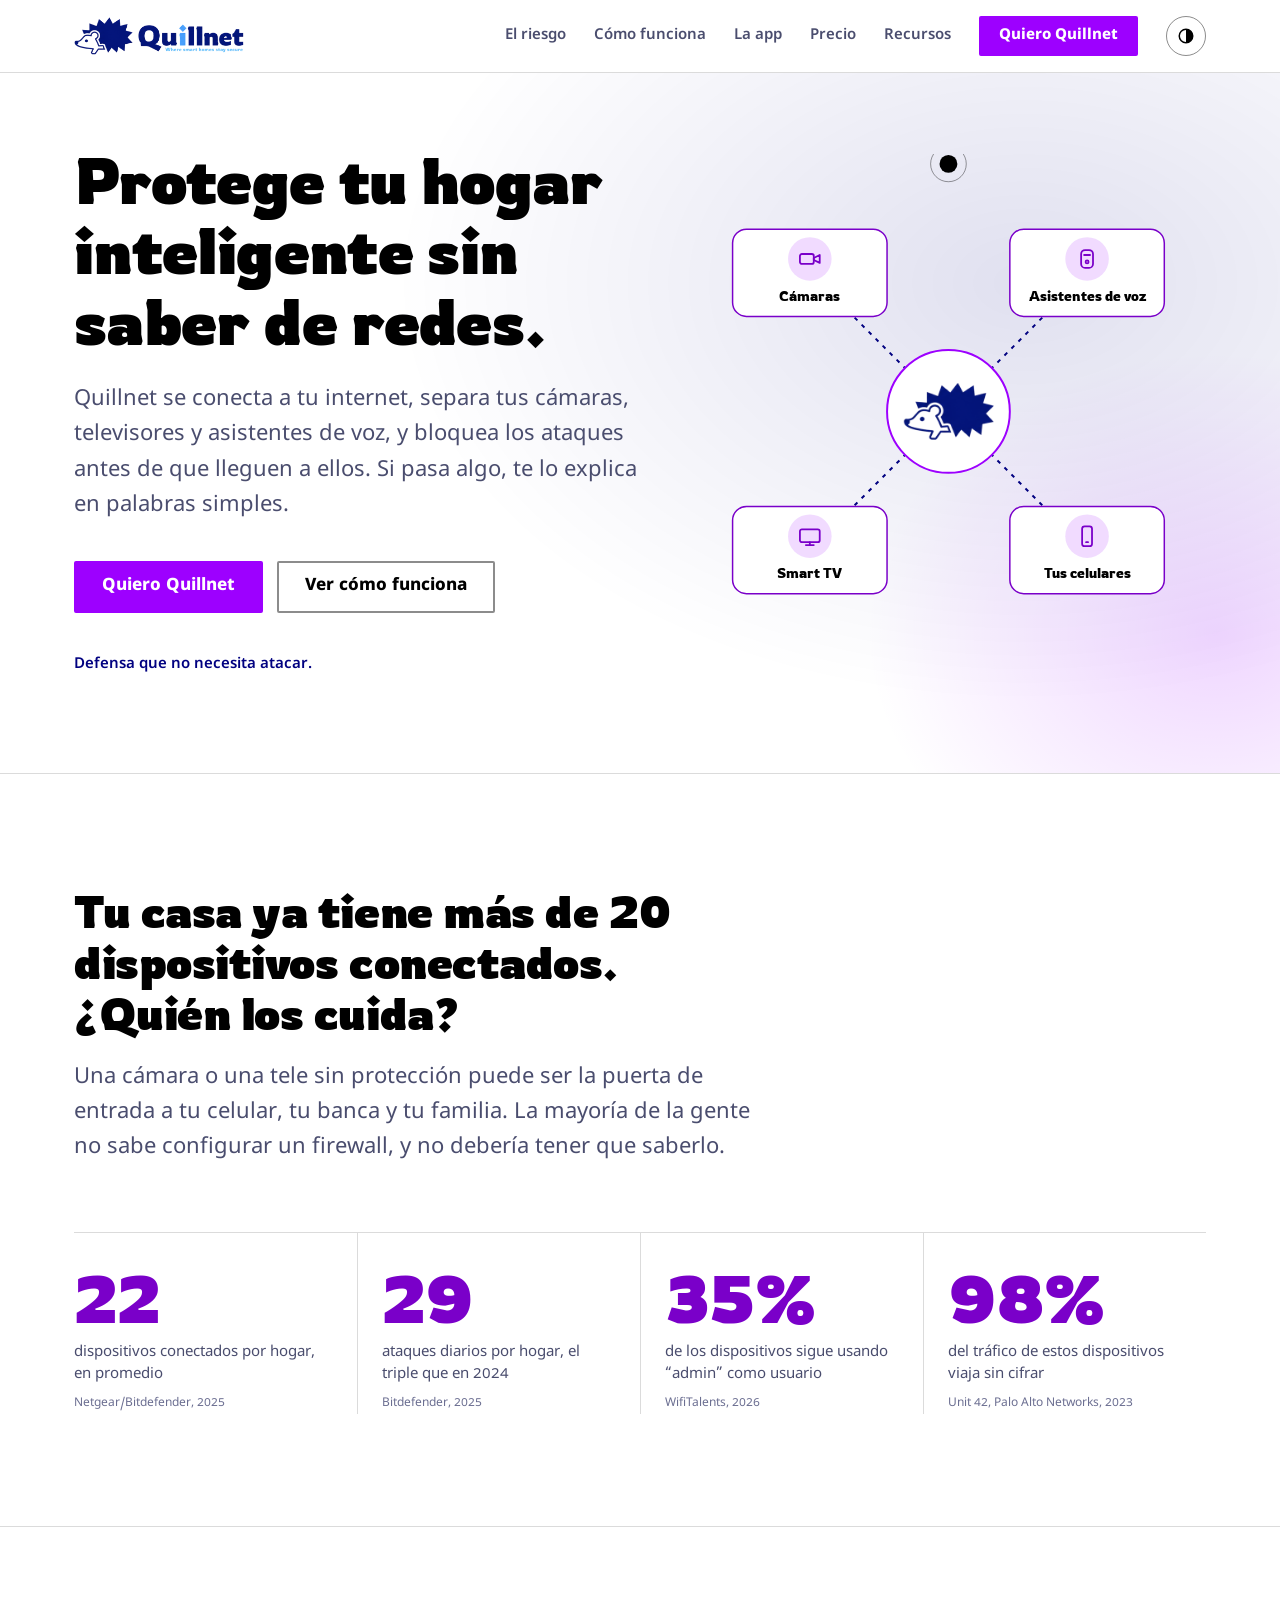
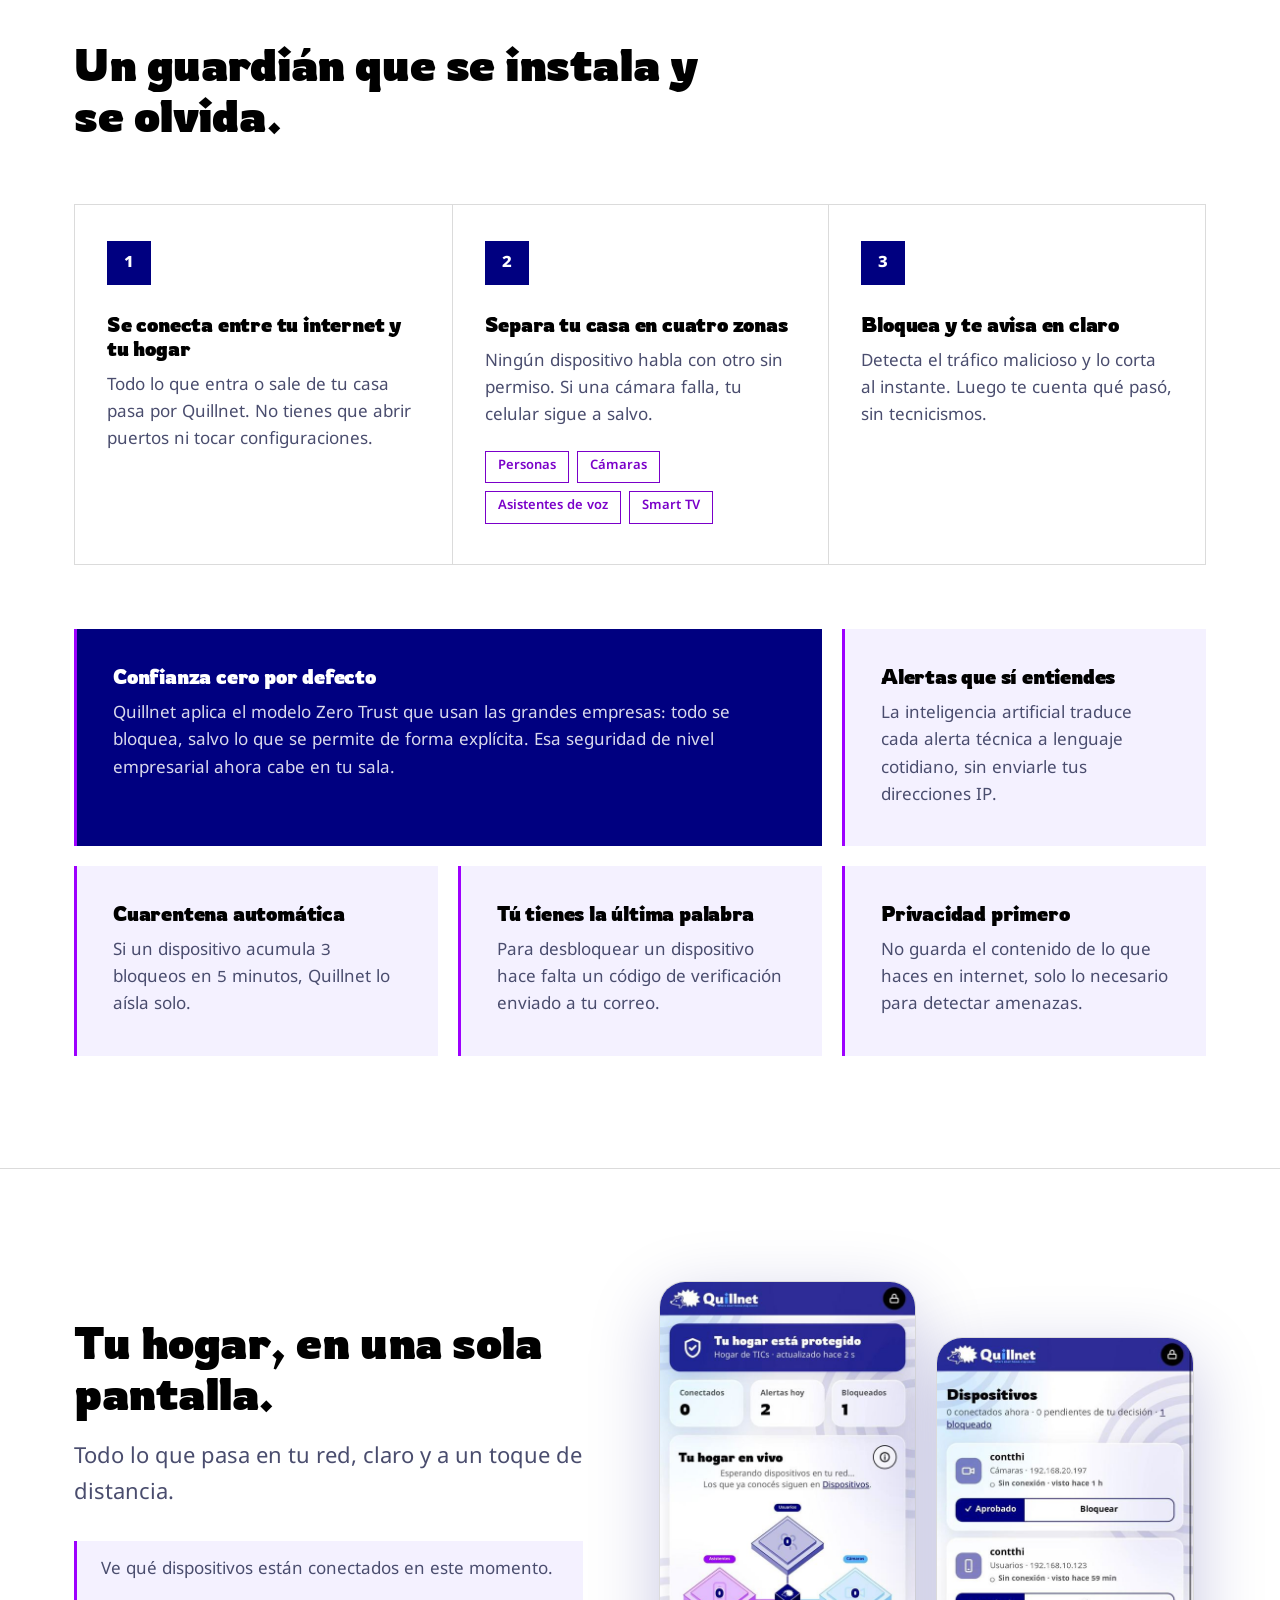
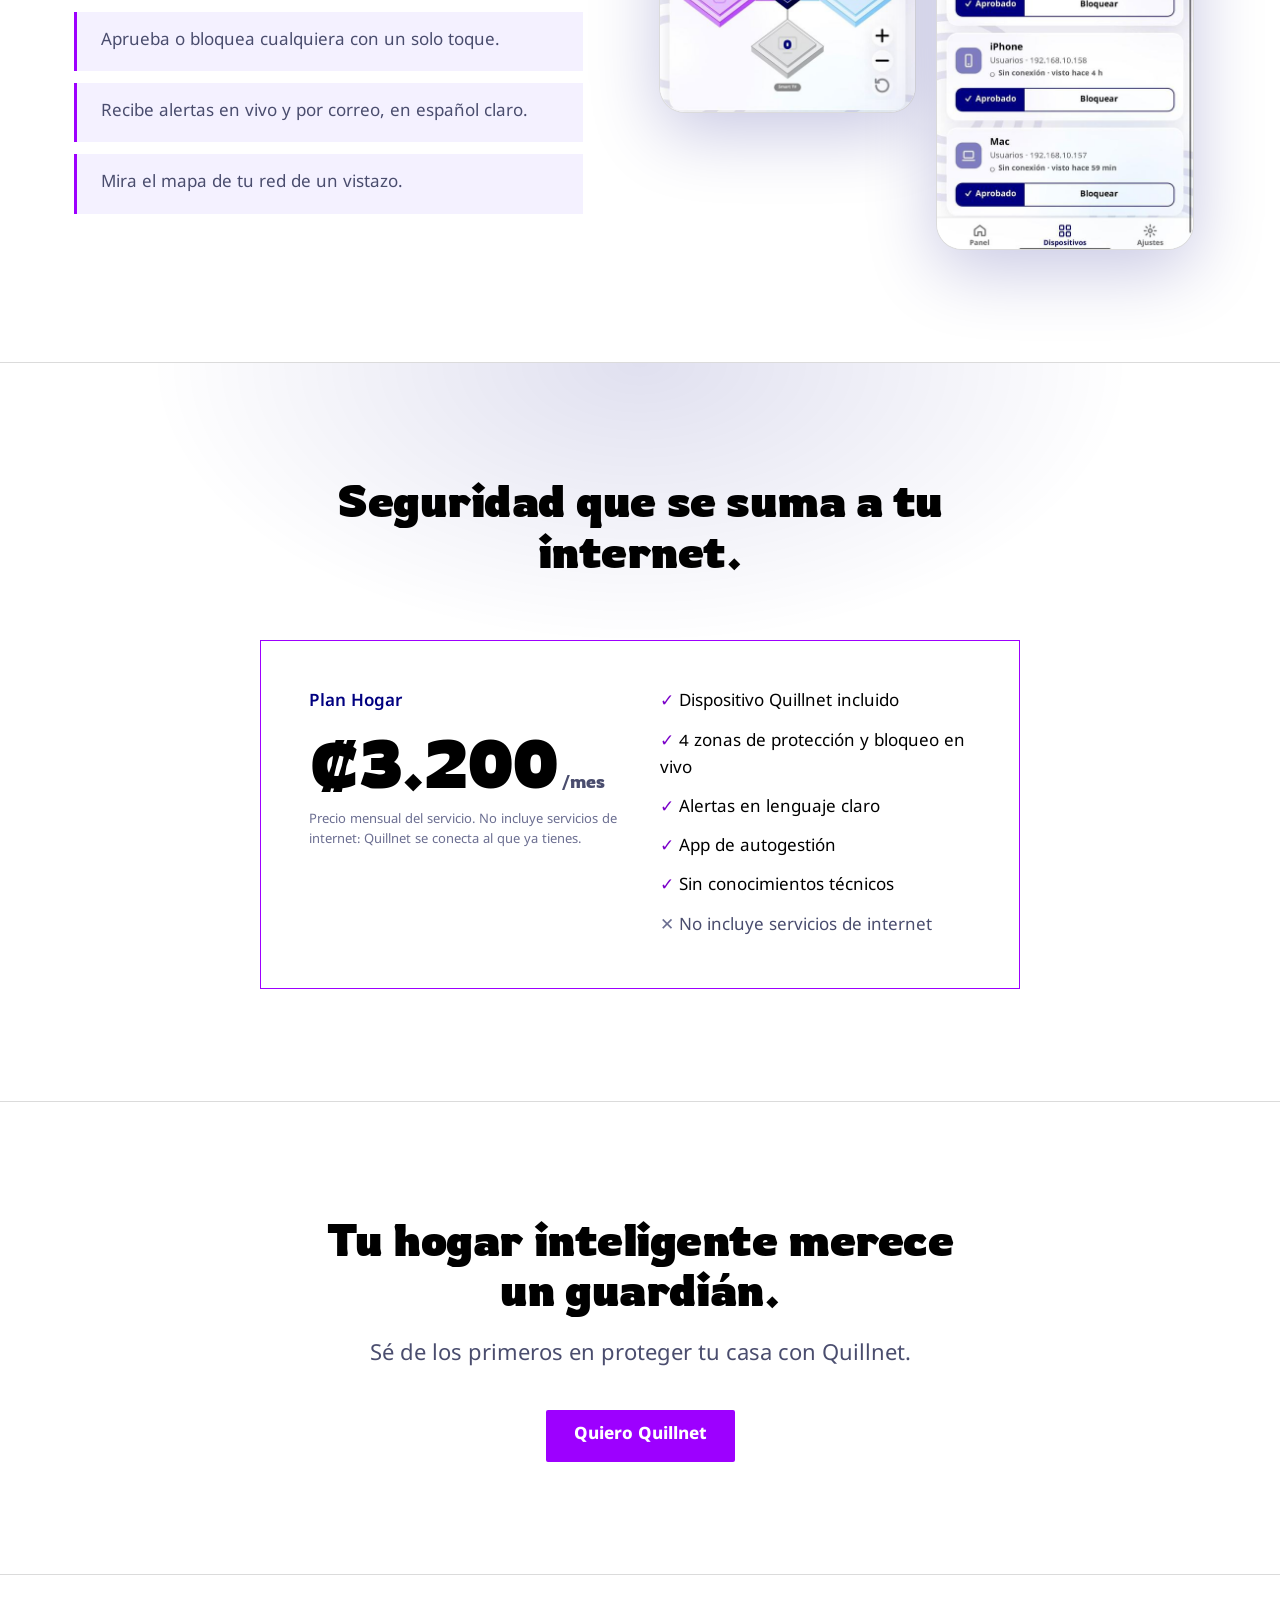
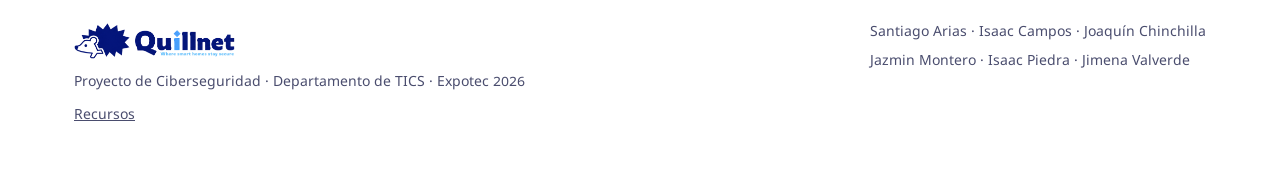
==== index.html @ c6b12b4f "Quitar sección del erizo" ====
<!DOCTYPE html>
<html lang="es">
<head>
<meta charset="utf-8">
<meta name="viewport" content="width=device-width, initial-scale=1, viewport-fit=cover">
<title>Quillnet · Defensa que no necesita atacar</title>
<meta name="description" content="Quillnet protege las cámaras, televisores y asistentes de voz de tu hogar sin que tengas que configurar nada.">
<meta name="color-scheme" content="light dark"><script>var t=null;try{t=localStorage.getItem("qn-theme2")}catch(e){}document.documentElement.setAttribute("data-qn",t==="dark"?"dark":"light")</script><link rel="preconnect" href="https://fonts.googleapis.com"><link rel="preconnect" href="https://fonts.gstatic.com" crossorigin><link rel="stylesheet" href="https://fonts.googleapis.com/css2?family=Noto+Sans+Telugu:wght@300;400;600;800&family=Rowdies:wght@300;400;700&display=swap"><link rel="icon" href="assets/img/hub-light.png">
<link rel="stylesheet" href="css/styles.css">
</head>
<body>
<header><div class="wrap"><a href="#top" aria-label="Quillnet, inicio"><img class="lg-d" src="assets/img/logo-dark.png" alt="Quillnet"><img class="lg-l" src="assets/img/logo-light.png" alt="Quillnet"></a>
<nav aria-label="Principal"><a href="#problema">El riesgo</a><a href="#como">Cómo funciona</a><a href="#app">La app</a><a href="#precio">Precio</a><a href="recursos.html">Recursos</a><a class="btn" href="#contacto">Quiero Quillnet</a><button class="tg" id="tg" type="button" aria-label="Cambiar entre modo claro y oscuro" title="Modo claro / oscuro"><svg viewBox="0 0 24 24" aria-hidden="true"><circle cx="12" cy="12" r="9" fill="none" stroke="currentColor" stroke-width="2"/><path d="M12 3a9 9 0 0 1 0 18z" fill="currentColor"/></svg></button></nav></div></header>

<main id="top">
<section class="hero"><div class="wrap">
<div>
<h1>Protege tu hogar inteligente sin saber de redes.</h1>
<p class="lead">Quillnet se conecta a tu internet, separa tus cámaras, televisores y asistentes de voz, y bloquea los ataques antes de que lleguen a ellos. Si pasa algo, te lo explica en palabras simples.</p>
<div class="cta"><a class="btn" href="#contacto">Quiero Quillnet</a><a class="btn ghost" href="#como">Ver cómo funciona</a></div>
<p class="tag">Defensa que no necesita atacar.</p>
</div>
<svg class="viz" viewBox="0 0 520 520" role="img" aria-label="Quillnet bloquea una amenaza antes de que llegue a los dispositivos del hogar">
<g class="link"><line x1="260" y1="260" x2="120" y2="120"/><line x1="260" y1="260" x2="400" y2="120"/><line x1="260" y1="260" x2="120" y2="400"/><line x1="260" y1="260" x2="400" y2="400"/></g>
<g><g class="zn"><rect class="zone" x="42" y="76" width="156" height="88" rx="14"/><circle class="badge" cx="120" cy="106" r="22"/><g class="ico" transform="translate(108 94)"><rect x="2" y="7" width="14" height="10" rx="2"/><path d="M16 11l6-3v8l-6-3z"/></g><text x="120" y="148" text-anchor="middle">Cámaras</text></g><g class="zn"><rect class="zone" x="322" y="76" width="156" height="88" rx="14"/><circle class="badge" cx="400" cy="106" r="22"/><g class="ico" transform="translate(388 94)"><rect x="6" y="3" width="12" height="18" rx="4"/><path d="M9 8h6"/><circle cx="12" cy="15" r="1.5"/></g><text x="400" y="148" text-anchor="middle">Asistentes de voz</text></g><g class="zn"><rect class="zone" x="42" y="356" width="156" height="88" rx="14"/><circle class="badge" cx="120" cy="386" r="22"/><g class="ico" transform="translate(108 374)"><rect x="2" y="5" width="20" height="13" rx="2"/><path d="M8 21h8M12 18v3"/></g><text x="120" y="428" text-anchor="middle">Smart TV</text></g><g class="zn"><rect class="zone" x="322" y="356" width="156" height="88" rx="14"/><circle class="badge" cx="400" cy="386" r="22"/><g class="ico" transform="translate(388 374)"><rect x="7" y="2" width="10" height="20" rx="2.5"/><path d="M11 18h2"/></g><text x="400" y="428" text-anchor="middle">Tus celulares</text></g></g>
<circle cx="260" cy="260" r="62" class="hub"/>
<image class="lg-d" href="assets/img/hub-dark.png" x="214" y="228" width="92" height="64" preserveAspectRatio="xMidYMid meet"/><image class="lg-l" href="assets/img/hub-light.png" x="214" y="228" width="92" height="64" preserveAspectRatio="xMidYMid meet"/>
<g class="spines" style="stroke:var(--spine)" stroke-width="3" stroke-linecap="round"><path d="M260 176V148M260 344v28M176 260H148M344 260h28M200 200l-20-20M320 200l20-20M200 320l-20 20M320 320l20 20"/></g>
<g class="threat"><circle class="tdot" cx="260" cy="10" r="9"/><circle class="tring" cx="260" cy="10" r="18"/></g>
<text x="260" y="500" text-anchor="middle" class="alert" style="fill:var(--alertc)">Amenaza bloqueada</text>
</svg>
</div></section>

<section id="problema"><div class="wrap">
<h2>Tu casa ya tiene más de 20 dispositivos conectados. ¿Quién los cuida?</h2>
<p class="lead" style="margin-top:24px">Una cámara o una tele sin protección puede ser la puerta de entrada a tu celular, tu banca y tu familia. La mayoría de la gente no sabe configurar un firewall, y no debería tener que saberlo.</p>
<div class="stats">
<div class="stat"><b data-to="22">0</b><span>dispositivos conectados por hogar, en promedio</span><small>Netgear/Bitdefender, 2025</small></div>
<div class="stat"><b data-to="29">0</b><span>ataques diarios por hogar, el triple que en 2024</span><small>Bitdefender, 2025</small></div>
<div class="stat"><b data-to="35" data-s="%">0</b><span>de los dispositivos sigue usando “admin” como usuario</span><small>WifiTalents, 2026</small></div>
<div class="stat"><b data-to="98" data-s="%">0</b><span>del tráfico de estos dispositivos viaja sin cifrar</span><small>Unit 42, Palo Alto Networks, 2023</small></div>
</div></div></section>

<section id="como"><div class="wrap">
<h2>Un guardián que se instala y se olvida.</h2>
<div class="steps">
<div class="step"><i>1</i><h3>Se conecta entre tu internet y tu hogar</h3><p>Todo lo que entra o sale de tu casa pasa por Quillnet. No tienes que abrir puertos ni tocar configuraciones.</p></div>
<div class="step"><i>2</i><h3>Separa tu casa en cuatro zonas</h3><p>Ningún dispositivo habla con otro sin permiso. Si una cámara falla, tu celular sigue a salvo.</p><div class="zones"><span>Personas</span><span>Cámaras</span><span>Asistentes de voz</span><span>Smart TV</span></div></div>
<div class="step"><i>3</i><h3>Bloquea y te avisa en claro</h3><p>Detecta el tráfico malicioso y lo corta al instante. Luego te cuenta qué pasó, sin tecnicismos.</p></div>
</div>
<div class="feats">
<div class="feat"><h3>Confianza cero por defecto</h3><p>Quillnet aplica el modelo Zero Trust que usan las grandes empresas: todo se bloquea, salvo lo que se permite de forma explícita. Esa seguridad de nivel empresarial ahora cabe en tu sala.</p></div>
<div class="feat"><h3>Alertas que sí entiendes</h3><p>La inteligencia artificial traduce cada alerta técnica a lenguaje cotidiano, sin enviarle tus direcciones IP.</p></div>
<div class="feat"><h3>Cuarentena automática</h3><p>Si un dispositivo acumula 3 bloqueos en 5 minutos, Quillnet lo aísla solo.</p></div>
<div class="feat"><h3>Tú tienes la última palabra</h3><p>Para desbloquear un dispositivo hace falta un código de verificación enviado a tu correo.</p></div>
<div class="feat"><h3>Privacidad primero</h3><p>No guarda el contenido de lo que haces en internet, solo lo necesario para detectar amenazas.</p></div>
</div></div></section>

<section id="app" class="app"><div class="wrap">
<div>
<h2>Tu hogar, en una sola pantalla.</h2>
<p class="lead" style="margin-top:24px">Todo lo que pasa en tu red, claro y a un toque de distancia.</p>
<ul><li>Ve qué dispositivos están conectados en este momento.</li><li>Aprueba o bloquea cualquiera con un solo toque.</li><li>Recibe alertas en vivo y por correo, en español claro.</li><li>Mira el mapa de tu red de un vistazo.</li></ul>
</div>
<div class="phones"><div class="phone"><img src="assets/img/app-panel.jpg" alt="Panel de Quillnet con el estado del hogar y el mapa de la red" loading="lazy"></div><div class="phone"><img src="assets/img/app-dispositivos.jpg" alt="Lista de dispositivos conectados con botones para aprobar o bloquear" loading="lazy"></div></div>
</div></section>

<section id="precio" class="price"><div class="wrap">
<div style="text-align:center"><h2 style="margin:0 auto">Seguridad que se suma a tu internet.</h2></div>
<div class="plan">
<div><p style="color:var(--ice);font-weight:600">Plan Hogar</p><p class="amt" style="margin-top:12px">₡3.200<small> /mes</small></p><p class="note">Precio mensual del servicio. No incluye servicios de internet: Quillnet se conecta al que ya tienes.</p></div>
<ul><li>Dispositivo Quillnet incluido</li><li>4 zonas de protección y bloqueo en vivo</li><li>Alertas en lenguaje claro</li><li>App de autogestión</li><li>Sin conocimientos técnicos</li><li class="no">No incluye servicios de internet</li></ul>
</div></div></section>

<section id="contacto" class="end"><div class="wrap">
<h2>Tu hogar inteligente merece un guardián.</h2>
<p class="lead">Sé de los primeros en proteger tu casa con Quillnet.</p>
<a class="btn" href="mailto:?subject=Quiero%20Quillnet">Quiero Quillnet</a>
</div></section>
</main>

<footer><div class="wrap">
<div><img class="lg-d" src="assets/img/logo-dark.png" alt="Quillnet"><img class="lg-l" src="assets/img/logo-light.png" alt="Quillnet"><p>Proyecto de Ciberseguridad · Departamento de TICS · Expotec 2026</p><p class="links"><a href="recursos.html">Recursos</a></p></div>
<div><p>Santiago Arias · Isaac Campos · Joaquín Chinchilla</p><p>Jazmin Montero · Isaac Piedra · Jimena Valverde</p></div>
</div></footer>

<script src="js/main.js"></script>
</body>
</html>
---- css/styles.css ----
:root{--bg:#fff;--surf:#f4f1ff;--navy:#000080;--violet:#9D00FF;--violet-l:#7a00c9;--ice:#000080;--text:#000;--mute:#4a4d6e;--line:rgba(0,0,0,.14);--hdr:rgba(255,255,255,.88);--g1:rgba(0,0,128,.12);--g2:rgba(157,0,255,.16);--plan:rgba(255,255,255,.75);--zone:#fff;--hub:#fff;--spine:#9D00FF;--alertc:#7a00c9;--shadow:0 20px 70px rgba(0,0,128,.22);--ghost:rgba(0,0,0,.45);--dim:#6b6e91;--bh-bg:#000;--bh-fg:#fff;color-scheme:light;box-sizing:border-box;padding-top:env(safe-area-inset-top,0px);padding-bottom:env(safe-area-inset-bottom,0px)}
@media not all{:root:not([data-qn="light"]){--bg:#000;--surf:#00001f;--violet-l:#C56BFF;--ice:#9fb0ff;--text:#fff;--mute:#b9bbd6;--line:rgba(255,255,255,.14);--hdr:rgba(0,0,0,.85);--g1:rgba(0,0,128,.75);--g2:rgba(157,0,255,.35);--plan:rgba(0,0,0,.6);--zone:#00001f;--hub:#00001f;--spine:#C56BFF;--alertc:#C56BFF;--shadow:0 0 80px rgba(157,0,255,.28);--ghost:rgba(255,255,255,.6);--dim:#7d80a6;--bh-bg:#fff;--bh-fg:#000;color-scheme:dark}:root:not([data-qn="light"]) .lg-d{display:block}:root:not([data-qn="light"]) .lg-l{display:none}}
:root[data-qn="dark"]{--bg:#000;--surf:#00001f;--violet-l:#C56BFF;--ice:#9fb0ff;--text:#fff;--mute:#b9bbd6;--line:rgba(255,255,255,.14);--hdr:rgba(0,0,0,.85);--g1:rgba(0,0,128,.75);--g2:rgba(157,0,255,.35);--plan:rgba(0,0,0,.6);--zone:#00001f;--hub:#00001f;--spine:#C56BFF;--alertc:#C56BFF;--shadow:0 0 80px rgba(157,0,255,.28);--ghost:rgba(255,255,255,.6);--dim:#7d80a6;--bh-bg:#fff;--bh-fg:#000;color-scheme:dark}:root[data-qn="dark"] .lg-d{display:block}:root[data-qn="dark"] .lg-l{display:none}
.lg-d{display:none}
.tg{display:grid;place-items:center;width:40px;height:40px;border:1.5px solid var(--ghost);background:transparent;color:var(--text);border-radius:50%;cursor:pointer;padding:0}.tg:hover{background:var(--text);color:var(--bg)}.tg svg{width:18px;height:18px}
.hub{fill:var(--hub);stroke:#9D00FF;stroke-width:2}.tdot{fill:var(--text)}.tring{fill:none;stroke:var(--text);stroke-opacity:.4}
html{scroll-behavior:smooth;scroll-padding-top:calc(72px + env(safe-area-inset-top,0px))}
*,*::before,*::after{box-sizing:border-box}
body{margin:0;background:var(--bg);color:var(--text);font:400 17px/1.6 "Noto Sans Telugu","Noto Sans",system-ui,-apple-system,"Segoe UI",Roboto,sans-serif;-webkit-font-smoothing:antialiased}
body::before{content:"";position:fixed;inset:0 0 auto;height:env(safe-area-inset-top,0px);background:var(--hdr);backdrop-filter:blur(12px);z-index:10}
img{max-width:100%;display:block}
a{color:inherit}
:focus-visible{outline:3px solid var(--violet-l);outline-offset:3px}
.wrap{max-width:1180px;margin:0 auto;padding:0 24px}
header{position:sticky;top:env(safe-area-inset-top,0px);z-index:11;background:var(--hdr);backdrop-filter:blur(12px);border-bottom:1px solid var(--line)}
header .wrap{display:flex;align-items:center;justify-content:space-between;height:72px;gap:16px}
header img{height:38px;width:auto}
nav{display:flex;gap:28px;align-items:center;font-size:15px;font-weight:600}
nav a{text-decoration:none;color:var(--mute)}nav a:hover{color:var(--text)}
.btn{display:inline-block;cursor:pointer;line-height:1.2;background:var(--violet);color:#fff;font-weight:800;text-decoration:none;padding:14px 26px;border-radius:2px;border:2px solid var(--violet);transition:background .2s,color .2s}
.btn:hover{background:var(--bh-bg);color:var(--bh-fg);border-color:var(--bh-bg)}
.btn.ghost{background:transparent;border-color:var(--ghost);color:var(--text)}
.btn.ghost:hover{border-color:var(--text);background:var(--text);color:var(--bg)}
nav .btn{padding:9px 18px;color:#fff}nav .btn:hover{color:var(--bh-fg)}
h1,h2,h3{font-family:"Rowdies","Noto Sans Telugu",system-ui,sans-serif;font-weight:700;line-height:1.1;letter-spacing:-.01em;margin:0}
h1{font-size:clamp(34px,5vw,64px)}
h2{font-size:clamp(28px,3.8vw,46px);max-width:20ch}
h3{font-size:20px;letter-spacing:-.01em;line-height:1.2}
p{margin:0}.lead{font-size:clamp(18px,2vw,22px);color:var(--mute);max-width:52ch}
section{padding:112px 0;border-top:1px solid var(--line)}
.hero{border:0;padding:72px 0 96px;position:relative;overflow:hidden;background:radial-gradient(900px 600px at 80% 30%,var(--g1),transparent 70%),radial-gradient(500px 400px at 95% 80%,var(--g2),transparent 70%)}
.hero .wrap{display:grid;grid-template-columns:1.05fr .95fr;gap:48px;align-items:center}
.hero .lead{margin:28px 0 36px}
.cta{display:flex;gap:14px;flex-wrap:wrap}
.tag{margin-top:40px;color:var(--ice);font-weight:600;font-size:15px}
.viz{width:100%;max-width:540px;justify-self:center}
.viz text{font:400 14px "Rowdies","Noto Sans Telugu",sans-serif;fill:var(--text)}
.zone{fill:var(--zone);stroke:var(--violet-l);stroke-width:1.5}
.link{stroke:var(--navy);stroke-width:2;stroke-dasharray:4 6}
.threat{animation:th 6s linear infinite}
.spines{transform-box:fill-box;transform-origin:center;animation:bu 6s ease-out infinite;opacity:0}
.alert{opacity:0;animation:al 6s linear infinite}
@keyframes th{0%{transform:translateY(0);opacity:1}50%{transform:translateY(182px);opacity:1}51%,100%{transform:translateY(182px);opacity:0}}
@keyframes bu{0%,50%{opacity:0;transform:scale(.8)}54%{opacity:1;transform:scale(1.1)}78%{opacity:0;transform:scale(1.25)}100%{opacity:0}}
@keyframes al{0%,50%{opacity:0}55%,85%{opacity:1}95%,100%{opacity:0}}
.stats{display:grid;grid-template-columns:repeat(4,1fr);margin-top:64px;border-top:1px solid var(--line)}
.stat{padding:32px 24px 0 0}
.stat+.stat{padding-left:24px;border-left:1px solid var(--line)}
.stat b{display:block;font-size:clamp(44px,5.2vw,72px);font-weight:800;letter-spacing:-.04em;line-height:1;color:var(--violet-l)}
.stat span{display:block;margin-top:12px;color:var(--mute);font-size:15px;line-height:1.45}
.stat small{display:block;margin-top:8px;color:var(--dim);font-size:12px}
.steps{display:grid;grid-template-columns:repeat(3,1fr);gap:0;margin-top:64px;border:1px solid var(--line)}
.step{padding:36px 32px 40px}
.step+.step{border-left:1px solid var(--line)}
.step i{color:#fff;font-style:normal;display:grid;place-items:center;width:44px;height:44px;background:var(--navy);font-weight:800;margin-bottom:28px}
.step p{margin-top:12px;color:var(--mute)}
.zones{display:flex;flex-wrap:wrap;gap:8px;margin-top:20px}
.zones span{font-size:13px;font-weight:600;padding:5px 12px;border:1px solid var(--violet-l);color:var(--violet-l)}
.feats{display:grid;grid-template-columns:repeat(6,1fr);gap:20px;margin-top:64px}
.feat{background:var(--surf);padding:36px;border-left:3px solid var(--violet)}
.feat:nth-child(1){grid-column:span 4;background:var(--navy);color:#fff}.feat:nth-child(1) p{color:rgba(255,255,255,.85)}
.feat:nth-child(2){grid-column:span 2}
.feat:nth-child(n+3){grid-column:span 2}
.feat p{margin-top:12px;color:var(--mute)}
.app .wrap{display:grid;grid-template-columns:1fr 1.1fr;gap:64px;align-items:center}
.app ul{list-style:none;padding:0;margin:32px 0 0;display:grid;gap:14px;color:var(--mute)}
.app li{padding-left:28px;position:relative}
.app li::before{content:"";position:absolute;left:0;top:.7em;width:14px;height:2px;background:var(--violet)}
.phones{display:flex;gap:20px;justify-content:center;align-items:flex-start}
.phone{width:min(46%,260px);border:1px solid var(--line);border-radius:26px;overflow:hidden;background:#fff;box-shadow:var(--shadow)}
.phone:nth-child(2){margin-top:56px}
.proof{display:grid;grid-template-columns:1fr 1fr;gap:20px;margin-top:56px}
.test{border:1px solid var(--line);padding:32px;background:var(--surf)}
.test p{color:var(--mute);margin-top:10px}
.ok{display:inline-block;margin:0 0 18px;font-weight:800;color:#fff;background:var(--navy);padding:5px 12px;font-size:14px}
.facts{display:grid;grid-template-columns:repeat(3,1fr);margin-top:20px;border:1px solid var(--line);color:var(--mute)}.facts>div{padding:28px 32px}.facts>div+div{border-left:1px solid var(--line)}
.facts b{display:block;color:var(--text);font-size:34px;font-weight:800;letter-spacing:-.03em}
.quill .wrap{display:grid;grid-template-columns:.8fr 1.2fr;gap:64px;align-items:center}
.quill img{width:min(100%,380px);margin:auto;filter:drop-shadow(0 0 60px rgba(157,0,255,.5))}
.quill .big{font-size:clamp(34px,5vw,64px);font-weight:300;letter-spacing:-.03em;line-height:1.08}
.quill .lead{margin-top:24px}
.price{background:radial-gradient(700px 400px at 50% 0%,var(--g1),transparent 70%)}
.plan{max-width:760px;margin:64px auto 0;border:1px solid var(--violet);padding:48px;display:grid;grid-template-columns:1fr 1fr;gap:40px;background:var(--plan)}
.plan .amt{font-size:clamp(44px,6vw,68px);font-weight:800;letter-spacing:-.04em;line-height:1}
.plan .amt small{font-size:18px;font-weight:400;color:var(--mute);letter-spacing:0}
.plan ul{list-style:none;margin:0;padding:0;display:grid;gap:12px}
.plan li::before{content:"✓ ";color:var(--violet-l);font-weight:800}
.note{font-size:13px;color:var(--dim);margin-top:14px}
.end{text-align:center}
.end h2{margin:0 auto 24px;max-width:20ch}.end .lead{margin:0 auto 36px}
footer{border-top:1px solid var(--line);padding:48px 0 56px;color:var(--mute);font-size:14px}
footer .wrap{display:flex;justify-content:space-between;gap:32px;flex-wrap:wrap}
footer img{height:36px;width:auto;margin-bottom:14px}
footer p+p{margin-top:6px}
@media (max-width:900px){
.hero .wrap,.app .wrap,.quill .wrap{grid-template-columns:1fr}
.stats{grid-template-columns:1fr 1fr}.stat:nth-child(3){border-left:0;padding-left:0}.stat:nth-child(n+3){margin-top:32px;border-top:1px solid var(--line)}
.steps{grid-template-columns:1fr}.step+.step{border-left:0;border-top:1px solid var(--line)}
.feats{grid-template-columns:1fr}.feat:nth-child(n){grid-column:auto}
.proof,.plan,.facts{grid-template-columns:1fr}.plan{padding:32px}.facts>div+div{border-left:0;border-top:1px solid var(--line)}
nav a:not(.btn){display:none}section{padding:80px 0}
}
@media (prefers-reduced-motion:reduce){.threat,.spines,.alert{animation:none}.spines{opacity:.5}html{scroll-behavior:auto}}

/* --- Tipografía: títulos en Rowdies --- */
.stat b,.plan .amt{font-family:"Rowdies",sans-serif;font-weight:700;letter-spacing:-.02em}
.quill .big{font-family:"Rowdies",sans-serif;font-weight:400;letter-spacing:-.01em}
/* --- Logo en modo oscuro: más claro y con brillo suave --- */
.lg-d{filter:drop-shadow(0 0 12px rgba(157,0,255,.45))}
header img.lg-d{filter:drop-shadow(0 0 8px rgba(157,0,255,.4))}
/* --- Zonas del diagrama --- */
.badge{fill:rgba(157,0,255,.14)}
.ico{fill:none;stroke:var(--violet-l);stroke-width:1.8;stroke-linecap:round;stroke-linejoin:round}
.zn:hover .zone{stroke-width:2.5}
/* --- App: lista en tarjetas --- */
.app ul{gap:12px;margin-top:28px}
.app li{background:var(--surf);border-left:3px solid var(--violet);padding:16px 20px 16px 24px}
.app li::before{display:none}
/* --- Plan: lo que no incluye --- */
.plan li.no{color:var(--mute)}.plan li.no::before{content:"✕ ";color:var(--dim)}
nav a[aria-current]{color:var(--text)}
footer .links{margin-top:10px}footer .links a{margin-right:16px}
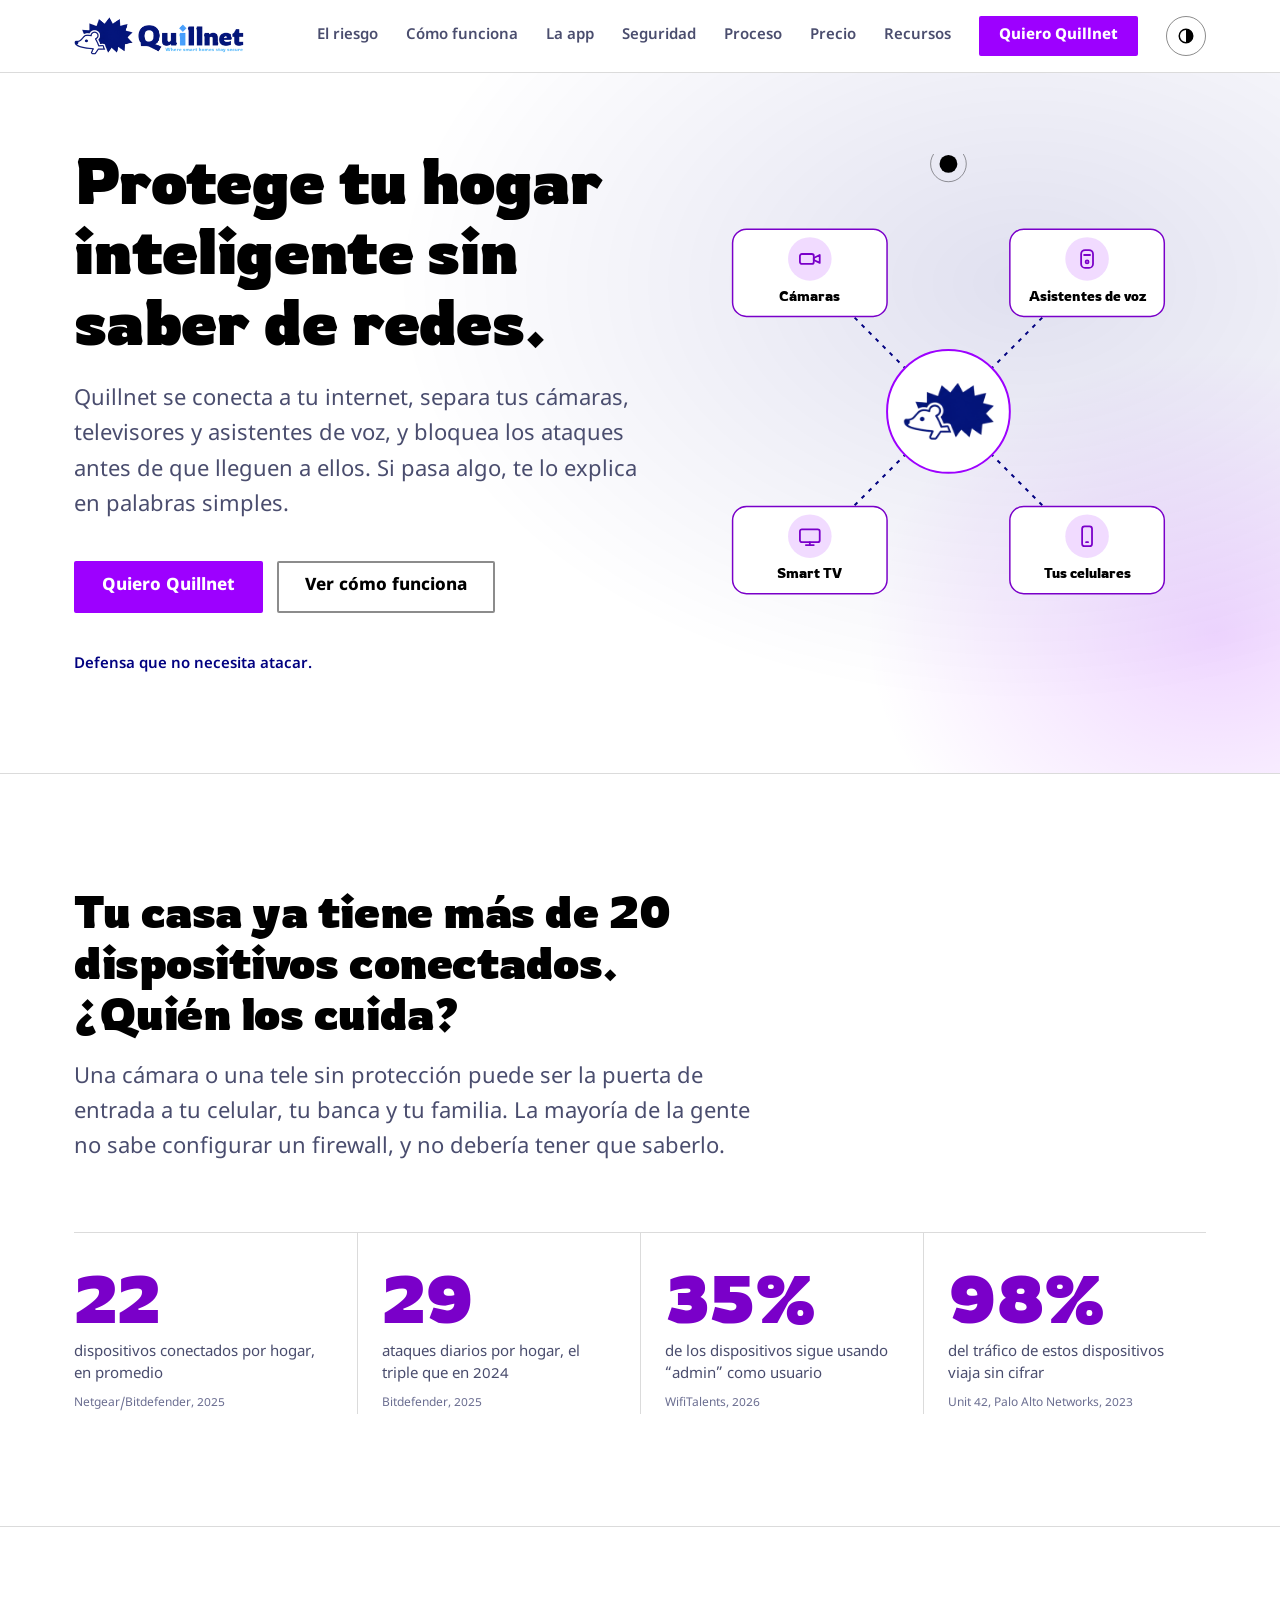
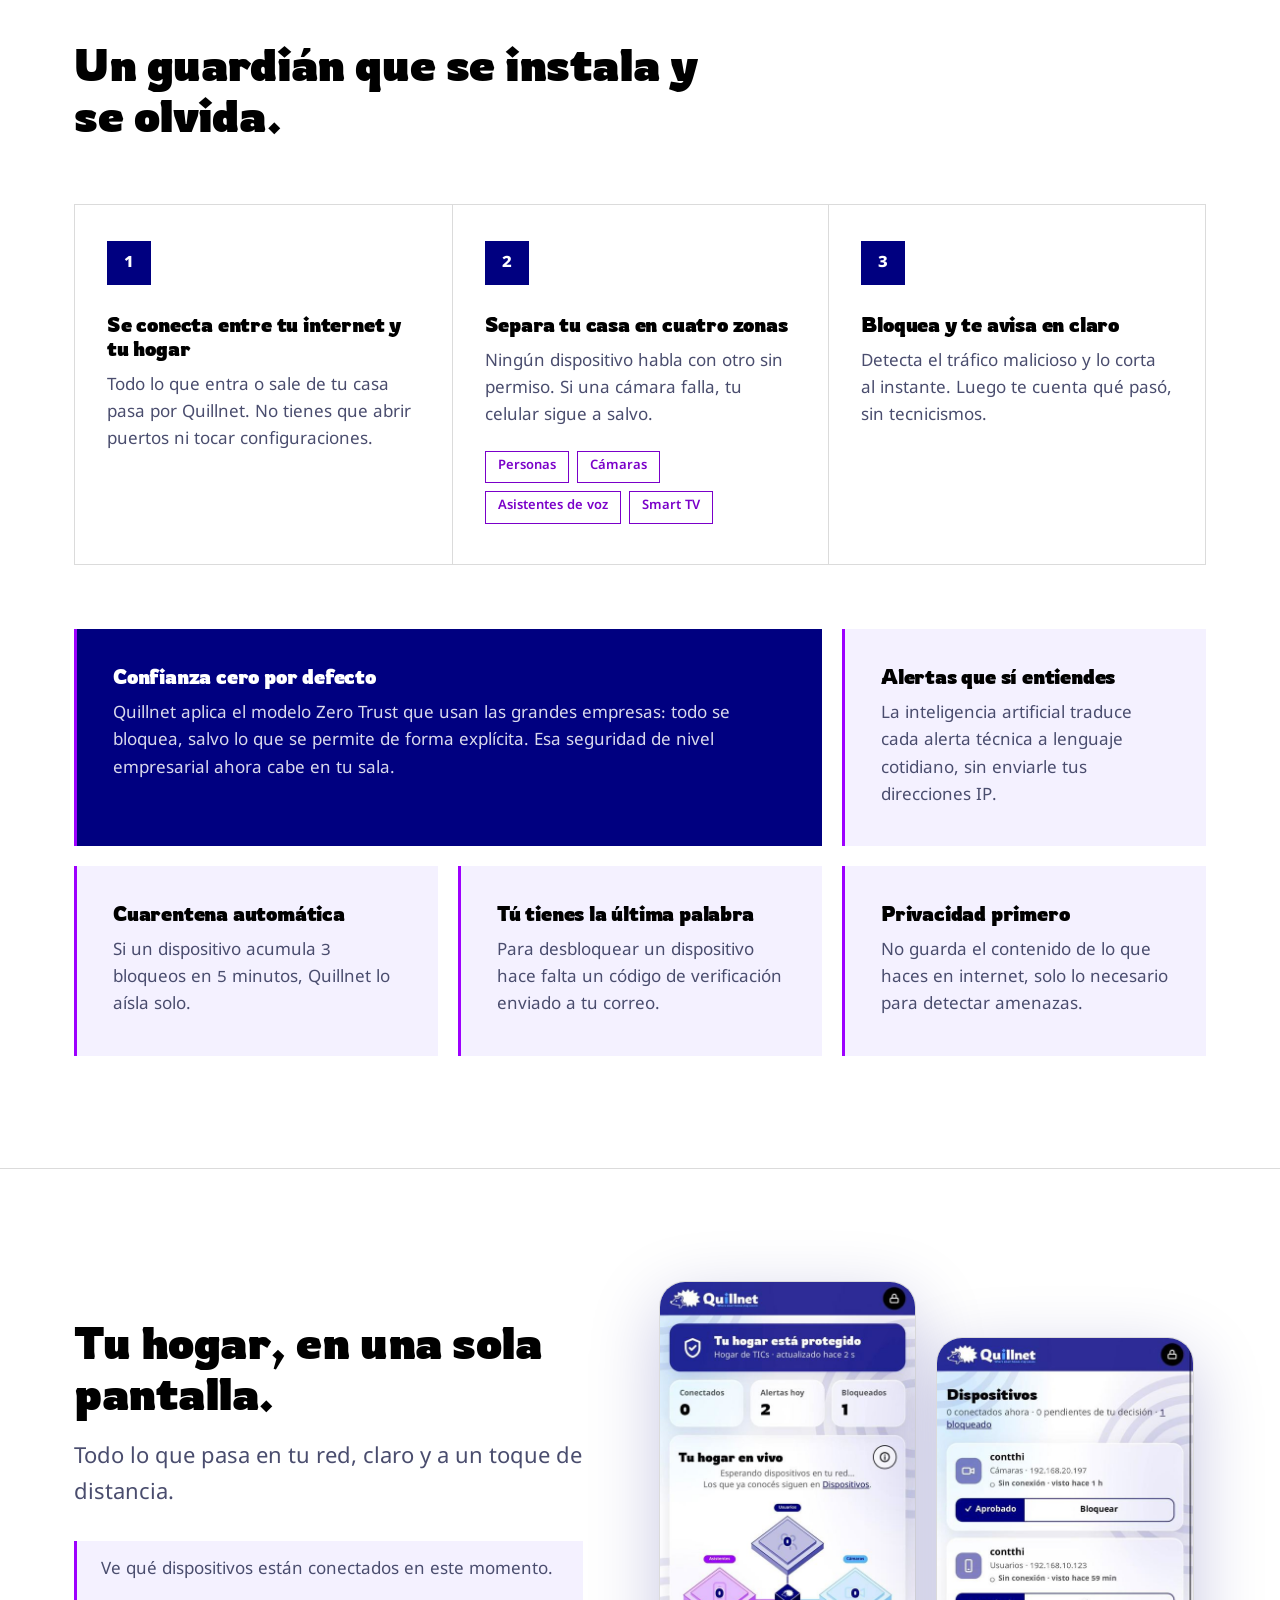
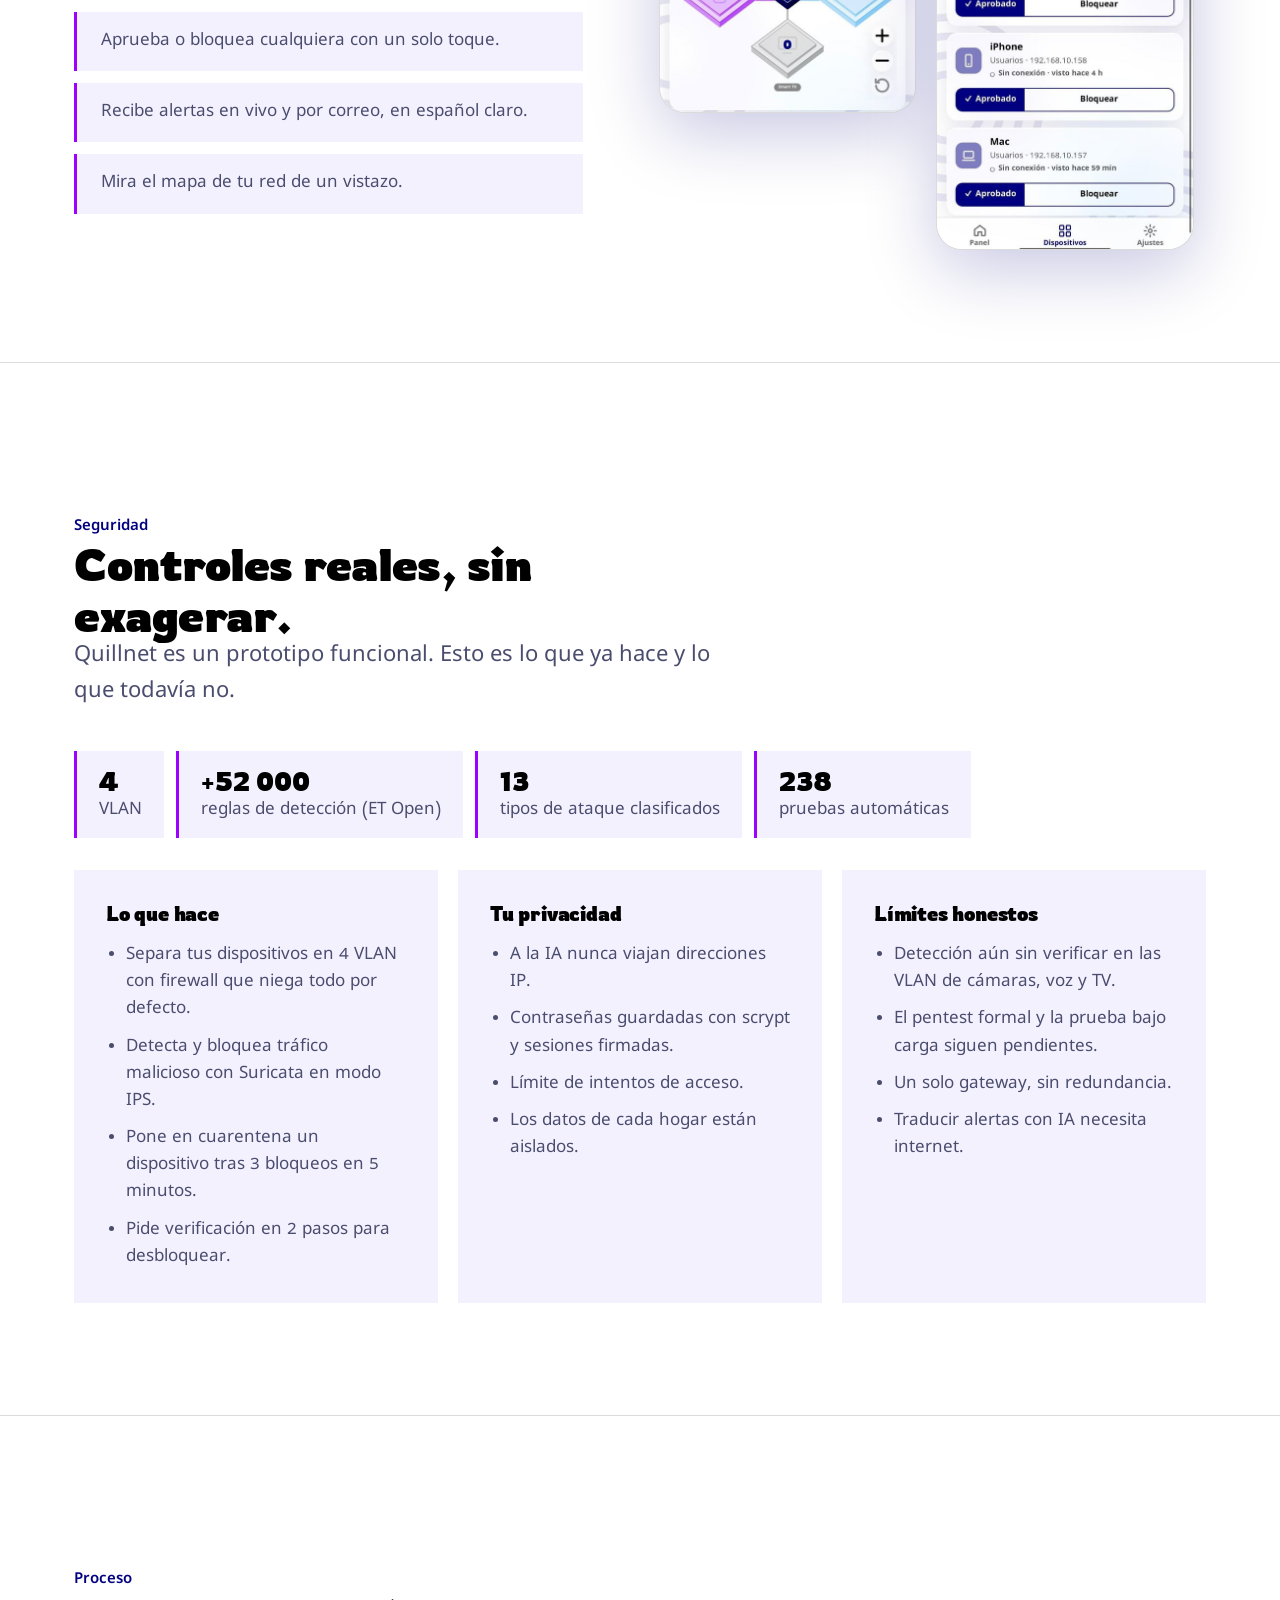
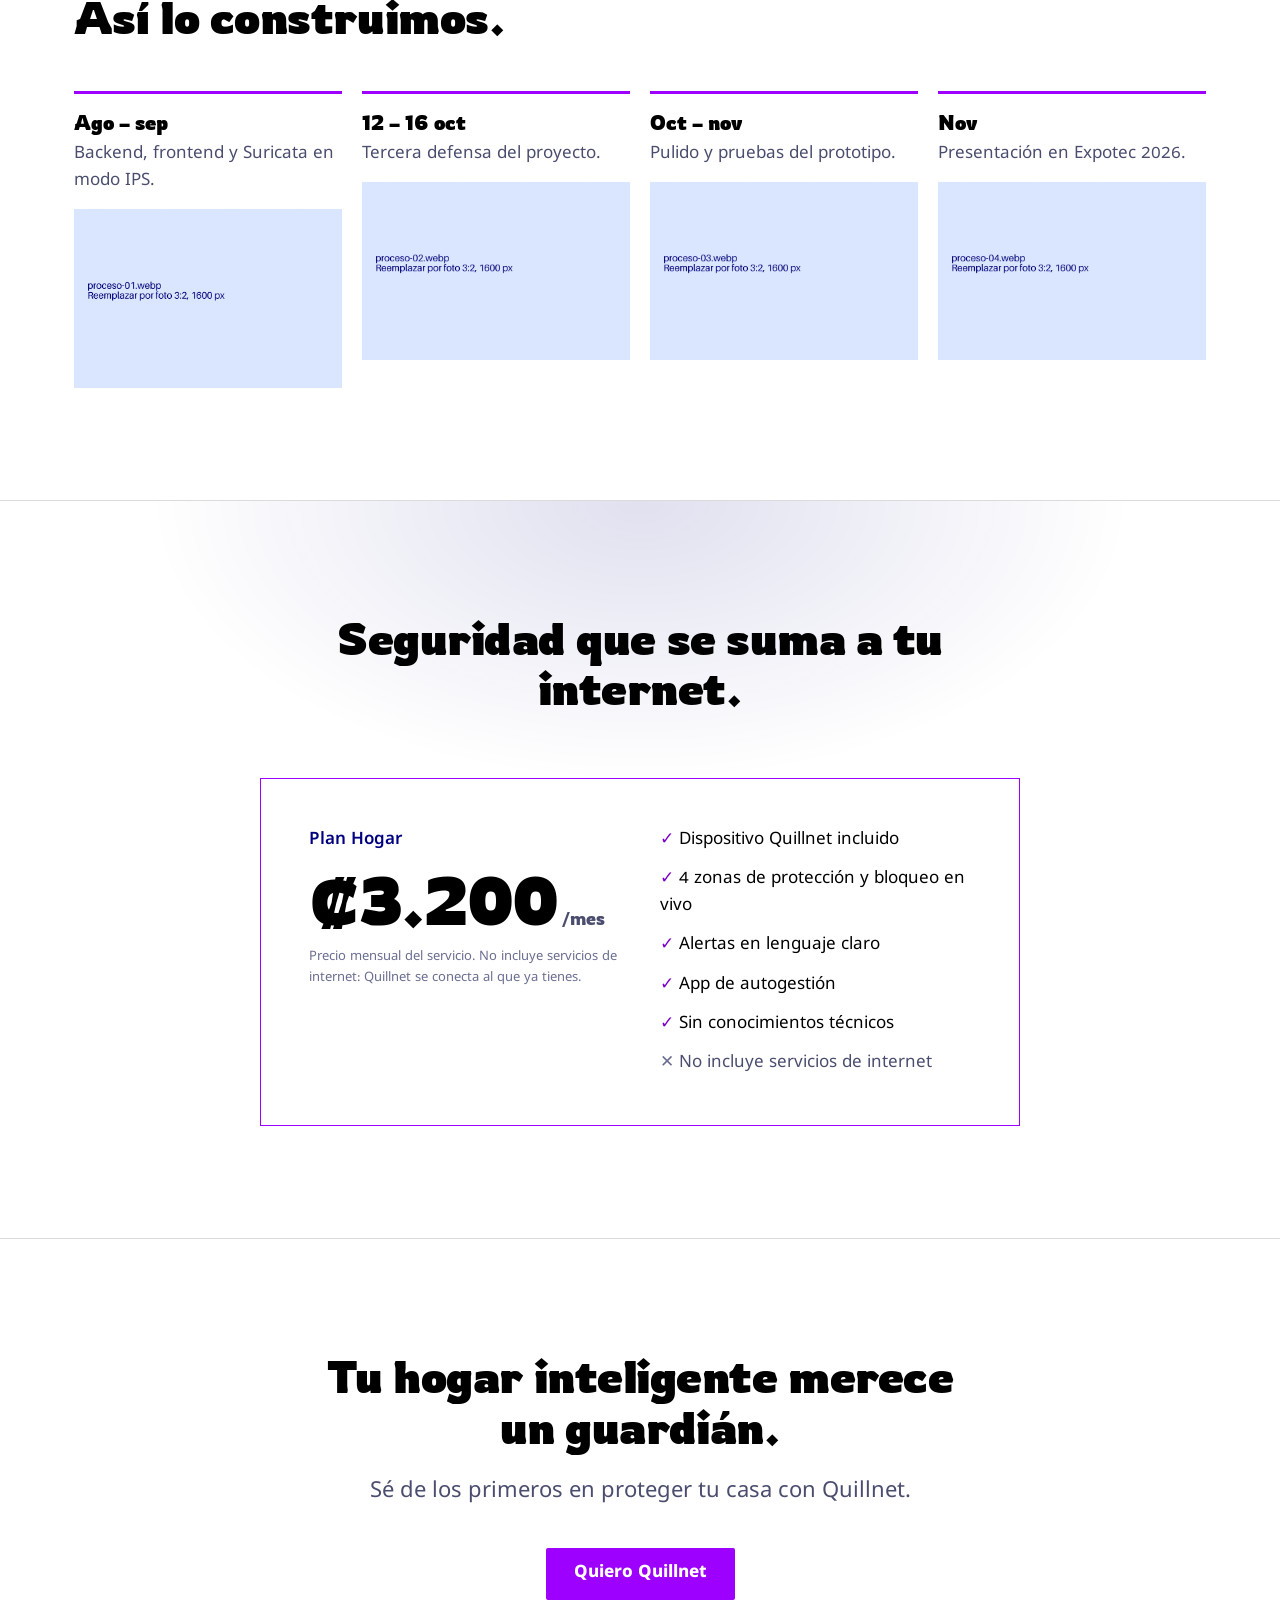
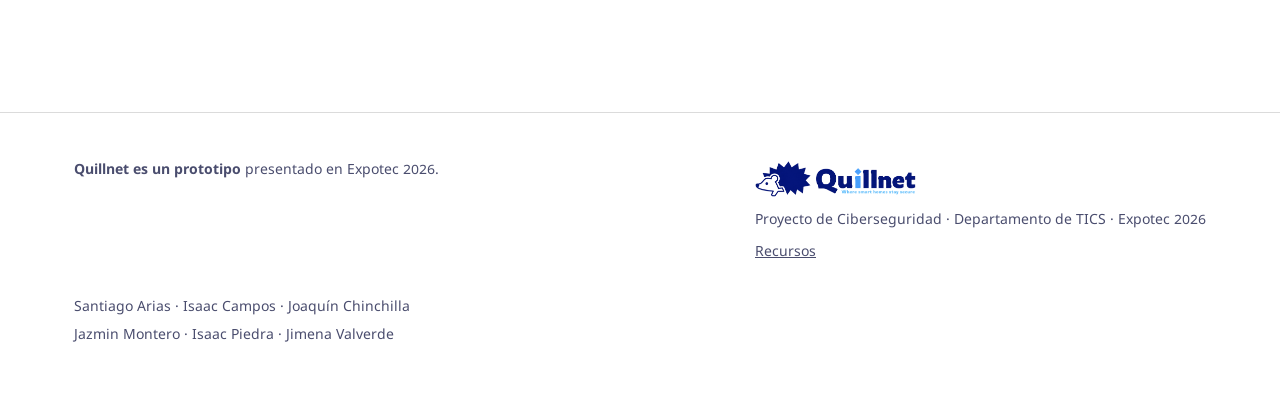
==== commit 21cdcf59: "Seguridad y proceso en el inicio; galería y trabajo escrito en recursos" ====
--- a/index.html
+++ b/index.html
@@ -10,7 +10,7 @@
 </head>
 <body>
 <header><div class="wrap"><a href="#top" aria-label="Quillnet, inicio"><img class="lg-d" src="assets/img/logo-dark.png" alt="Quillnet"><img class="lg-l" src="assets/img/logo-light.png" alt="Quillnet"></a>
-<nav aria-label="Principal"><a href="#problema">El riesgo</a><a href="#como">Cómo funciona</a><a href="#app">La app</a><a href="#precio">Precio</a><a href="recursos.html">Recursos</a><a class="btn" href="#contacto">Quiero Quillnet</a><button class="tg" id="tg" type="button" aria-label="Cambiar entre modo claro y oscuro" title="Modo claro / oscuro"><svg viewBox="0 0 24 24" aria-hidden="true"><circle cx="12" cy="12" r="9" fill="none" stroke="currentColor" stroke-width="2"/><path d="M12 3a9 9 0 0 1 0 18z" fill="currentColor"/></svg></button></nav></div></header>
+<nav aria-label="Principal"><a href="#problema">El riesgo</a><a href="#como">Cómo funciona</a><a href="#app">La app</a><a href="#seguridad">Seguridad</a><a href="#proceso">Proceso</a><a href="#precio">Precio</a><a href="recursos.html">Recursos</a><a class="btn" href="#contacto">Quiero Quillnet</a><button class="tg" id="tg" type="button" aria-label="Cambiar entre modo claro y oscuro" title="Modo claro / oscuro"><svg viewBox="0 0 24 24" aria-hidden="true"><circle cx="12" cy="12" r="9" fill="none" stroke="currentColor" stroke-width="2"/><path d="M12 3a9 9 0 0 1 0 18z" fill="currentColor"/></svg></button></nav></div></header>
 
 <main id="top">
 <section class="hero"><div class="wrap">
@@ -65,6 +65,15 @@
 <div class="phones"><div class="phone"><img src="assets/img/app-panel.jpg" alt="Panel de Quillnet con el estado del hogar y el mapa de la red" loading="lazy"></div><div class="phone"><img src="assets/img/app-dispositivos.jpg" alt="Lista de dispositivos conectados con botones para aprobar o bloquear" loading="lazy"></div></div>
 </div></section>
 
+<section id="seguridad"><div class="wrap"><p class="tag">Seguridad</p><h2>Controles reales, sin exagerar.</h2><p class="lead">Quillnet es un prototipo funcional. Esto es lo que ya hace y lo que todavía no.</p>
+<ul class="chips"><li><b>4</b>VLAN</li><li><b>+52 000</b>reglas de detección (ET Open)</li><li><b>13</b>tipos de ataque clasificados</li><li><b>238</b>pruebas automáticas</li></ul>
+<div class="cards"><article class="card"><h3>Lo que hace</h3><ul><li>Separa tus dispositivos en 4 VLAN con firewall que niega todo por defecto.</li><li>Detecta y bloquea tráfico malicioso con Suricata en modo IPS.</li><li>Pone en cuarentena un dispositivo tras 3 bloqueos en 5 minutos.</li><li>Pide verificación en 2 pasos para desbloquear.</li></ul></article>
+<article class="card"><h3>Tu privacidad</h3><ul><li>A la IA nunca viajan direcciones IP.</li><li>Contraseñas guardadas con scrypt y sesiones firmadas.</li><li>Límite de intentos de acceso.</li><li>Los datos de cada hogar están aislados.</li></ul></article>
+<article class="card"><h3>Límites honestos</h3><ul><li>Detección aún sin verificar en las VLAN de cámaras, voz y TV.</li><li>El pentest formal y la prueba bajo carga siguen pendientes.</li><li>Un solo gateway, sin redundancia.</li><li>Traducir alertas con IA necesita internet.</li></ul></article></div></div></section>
+
+<section id="proceso"><div class="wrap"><p class="tag">Proceso</p><h2>Así lo construimos.</h2>
+<ol class="time"><li><b>Ago – sep</b>Backend, frontend y Suricata en modo IPS.<img src="assets/fotos/proceso-01.webp" alt="Equipo armando el gateway con Raspberry Pi 4" width="1600" height="1067" loading="lazy"></li><li><b>12 – 16 oct</b>Tercera defensa del proyecto.<img src="assets/fotos/proceso-02.webp" alt="Defensa del proyecto ante el panel evaluador" width="1600" height="1067" loading="lazy"></li><li><b>Oct – nov</b>Pulido y pruebas del prototipo.<img src="assets/fotos/proceso-03.webp" alt="Pruebas del gateway con dispositivos IoT" width="1600" height="1067" loading="lazy"></li><li><b>Nov</b>Presentación en Expotec 2026.<img src="assets/fotos/proceso-04.webp" alt="Prototipo listo para Expotec" width="1600" height="1067" loading="lazy"></li></ol></div></section>
+
 <section id="precio" class="price"><div class="wrap">
 <div style="text-align:center"><h2 style="margin:0 auto">Seguridad que se suma a tu internet.</h2></div>
 <div class="plan">
@@ -79,7 +88,7 @@
 </div></section>
 </main>
 
-<footer><div class="wrap">
+<footer><div class="wrap"><p style="margin-bottom:12px"><b>Quillnet es un prototipo</b> presentado en Expotec 2026.</p>
 <div><img class="lg-d" src="assets/img/logo-dark.png" alt="Quillnet"><img class="lg-l" src="assets/img/logo-light.png" alt="Quillnet"><p>Proyecto de Ciberseguridad · Departamento de TICS · Expotec 2026</p><p class="links"><a href="recursos.html">Recursos</a></p></div>
 <div><p>Santiago Arias · Isaac Campos · Joaquín Chinchilla</p><p>Jazmin Montero · Isaac Piedra · Jimena Valverde</p></div>
 </div></footer>
--- a/css/styles.css
+++ b/css/styles.css
@@ -120,3 +120,11 @@
 .plan li.no{color:var(--mute)}.plan li.no::before{content:"✕ ";color:var(--dim)}
 nav a[aria-current]{color:var(--text)}
 footer .links{margin-top:10px}footer .links a{margin-right:16px}
+
+/* --- Seguridad, proceso, galería --- */
+.chips{display:flex;flex-wrap:wrap;gap:12px;margin:40px 0 0;padding:0}.chips li{list-style:none;background:var(--surf);border-left:3px solid var(--violet);padding:14px 22px;color:var(--mute)}.chips b{display:block;font:700 26px "Rowdies",sans-serif;color:var(--text)}
+.cards{display:grid;grid-template-columns:repeat(3,1fr);gap:20px;margin-top:32px}.card{background:var(--surf);padding:32px}.card ul{margin:16px 0 0;padding-left:20px;color:var(--mute);display:grid;gap:10px}
+.time{list-style:none;margin:48px 0 0;padding:0;display:grid;grid-template-columns:repeat(4,1fr);gap:20px}.time li{border-top:3px solid var(--violet);padding-top:16px;color:var(--mute)}.time b{display:block;font:700 20px "Rowdies",sans-serif;color:var(--text);margin-bottom:6px}.time img,.gal img{display:block;width:100%;height:auto;aspect-ratio:3/2;object-fit:cover;margin-top:14px}
+.gal{display:grid;grid-template-columns:repeat(3,1fr);gap:20px;margin-top:48px}.gal figure{margin:0}.gal a{display:block}.gal a:focus-visible,.btn:focus-visible,summary:focus-visible{outline:3px solid var(--violet-l);outline-offset:3px}.gal img{margin:0}.gal figcaption{margin-top:8px;color:var(--mute);font-size:15px}
+dialog.lb{border:0;background:transparent;max-width:min(92vw,1100px);padding:0;color:#fff;overflow:visible}dialog.lb::backdrop{background:rgba(0,0,31,.9)}dialog.lb img{width:100%;height:auto;display:block}dialog.lb p{margin:12px 0 0}dialog.lb button{position:absolute;background:#000080;color:#fff;border:2px solid #fff;width:44px;height:44px;font-size:22px;cursor:pointer}dialog.lb button:focus-visible{outline:3px solid #56B5F7}.lbx{top:-52px;right:0}.lbp{top:45%;left:-22px}.lbn{top:45%;right:-22px}
+@media (max-width:900px){.cards,.time,.gal{grid-template-columns:1fr}.lbp{left:4px}.lbn{right:4px}}
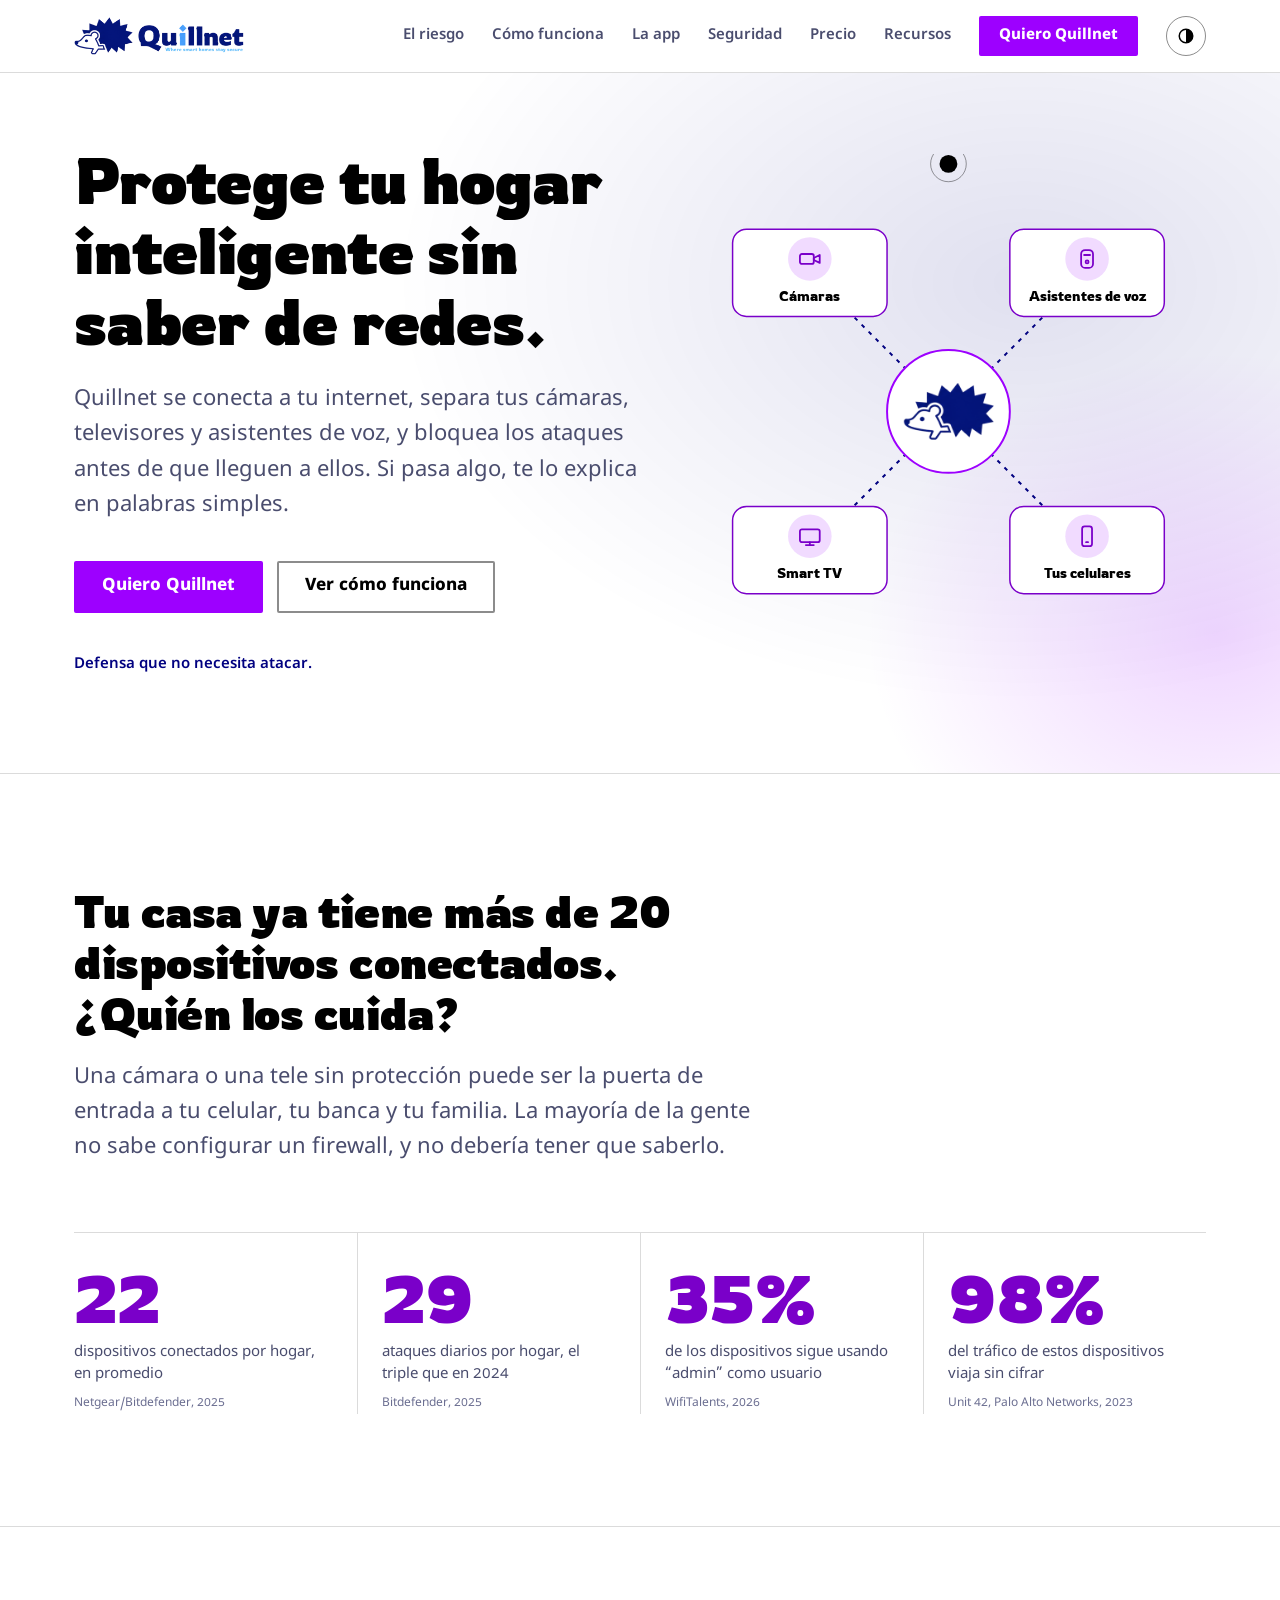
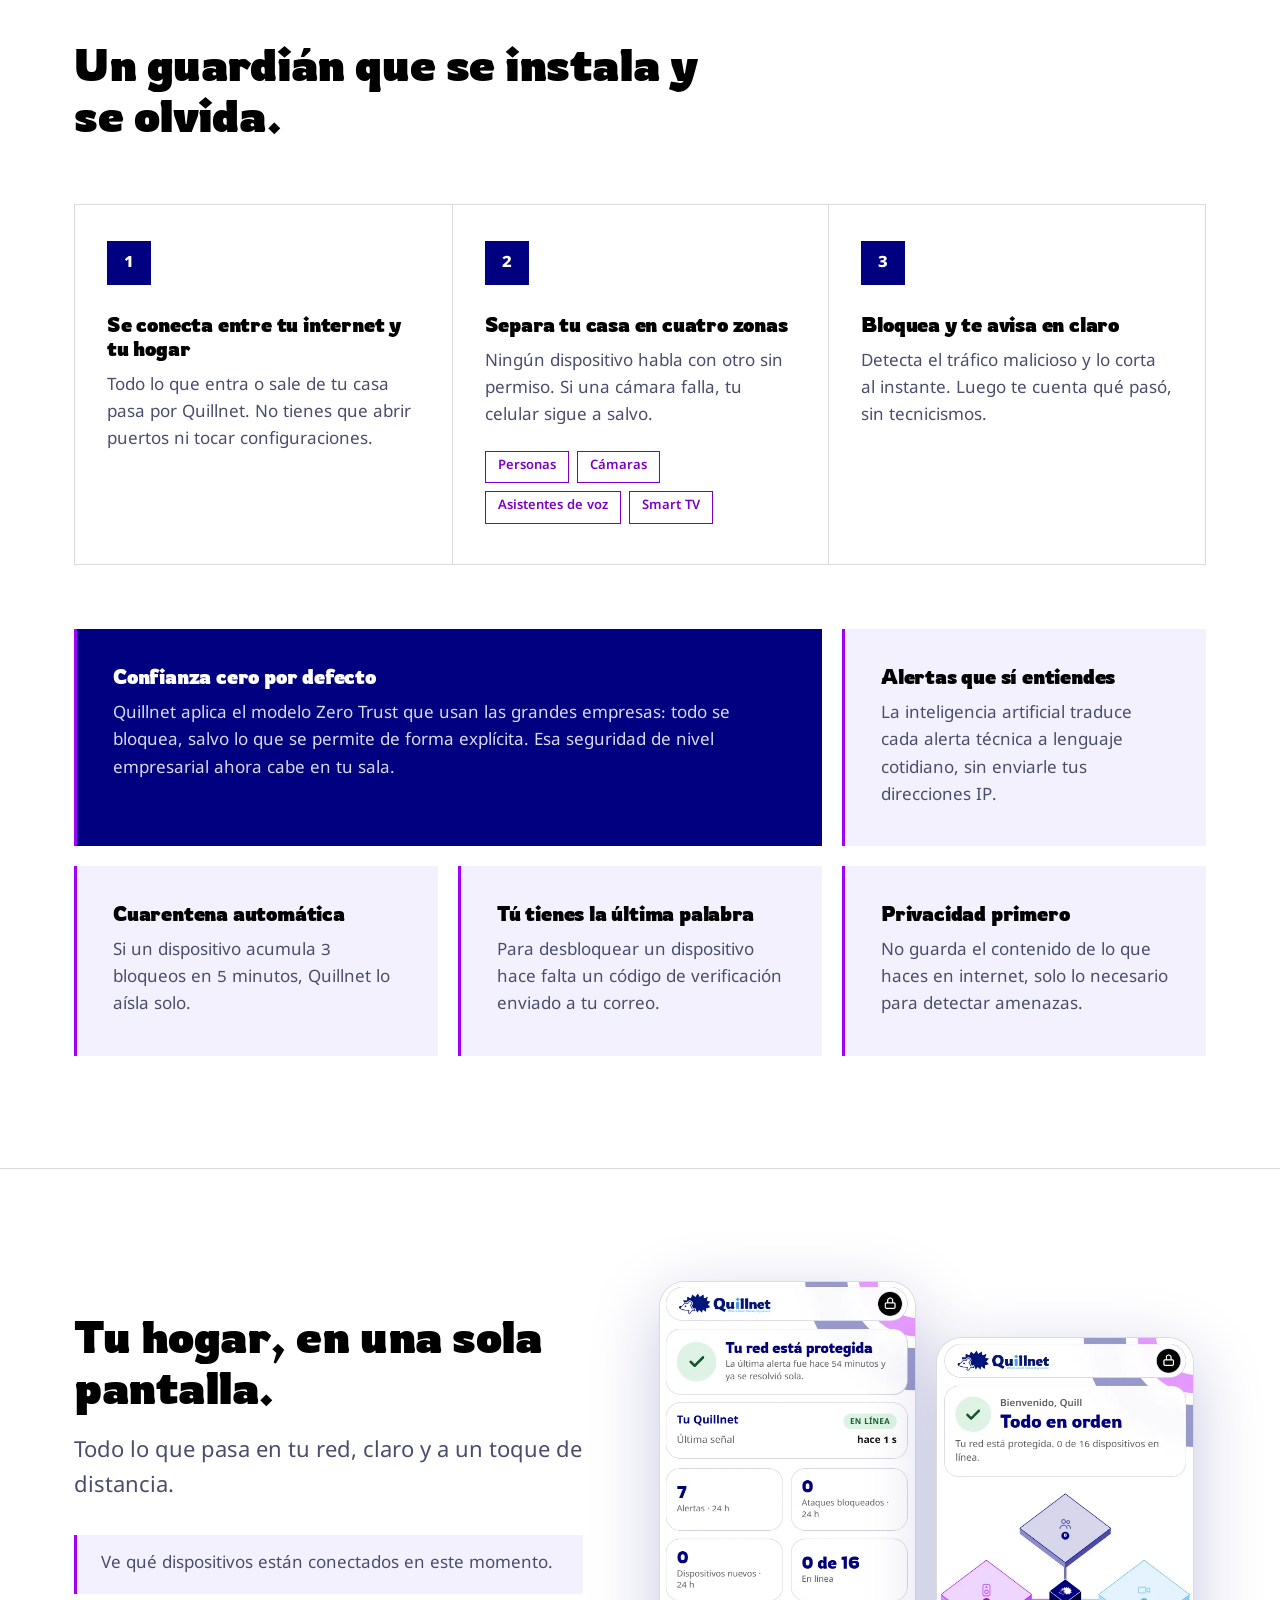
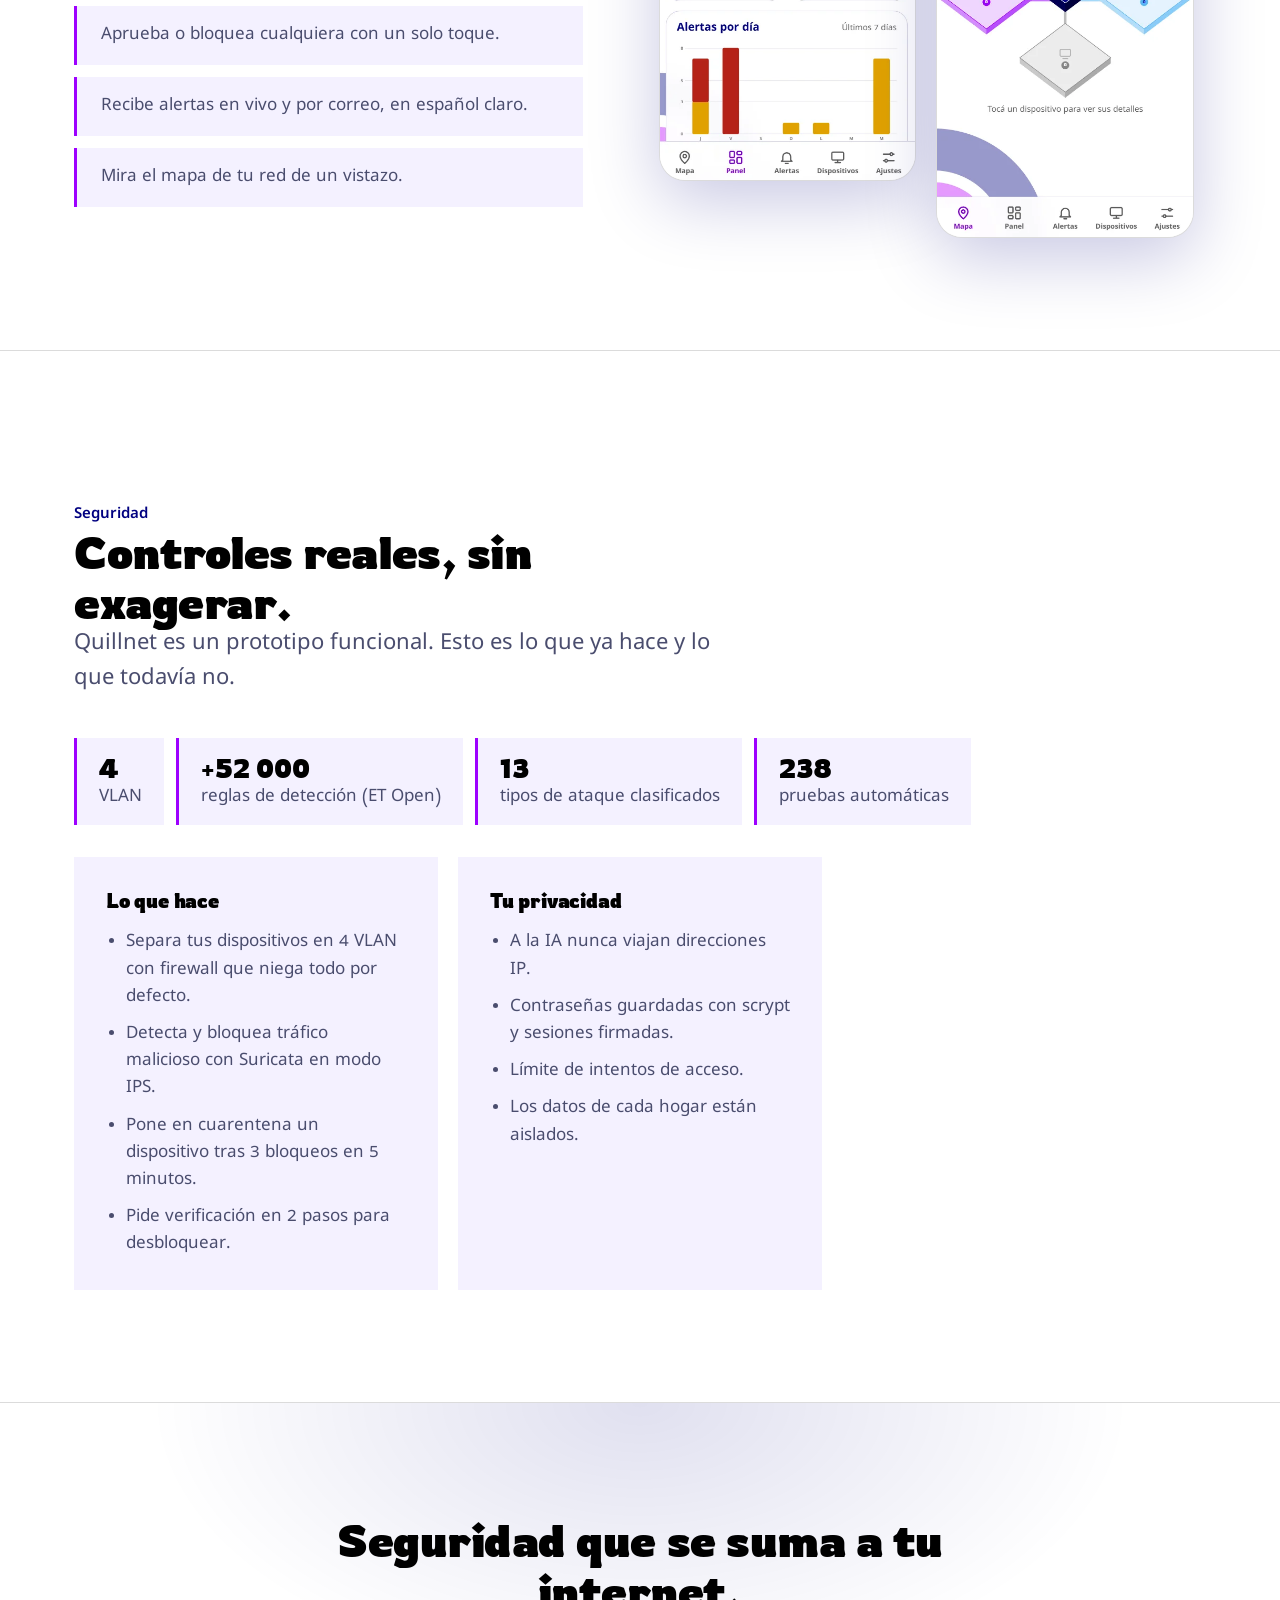
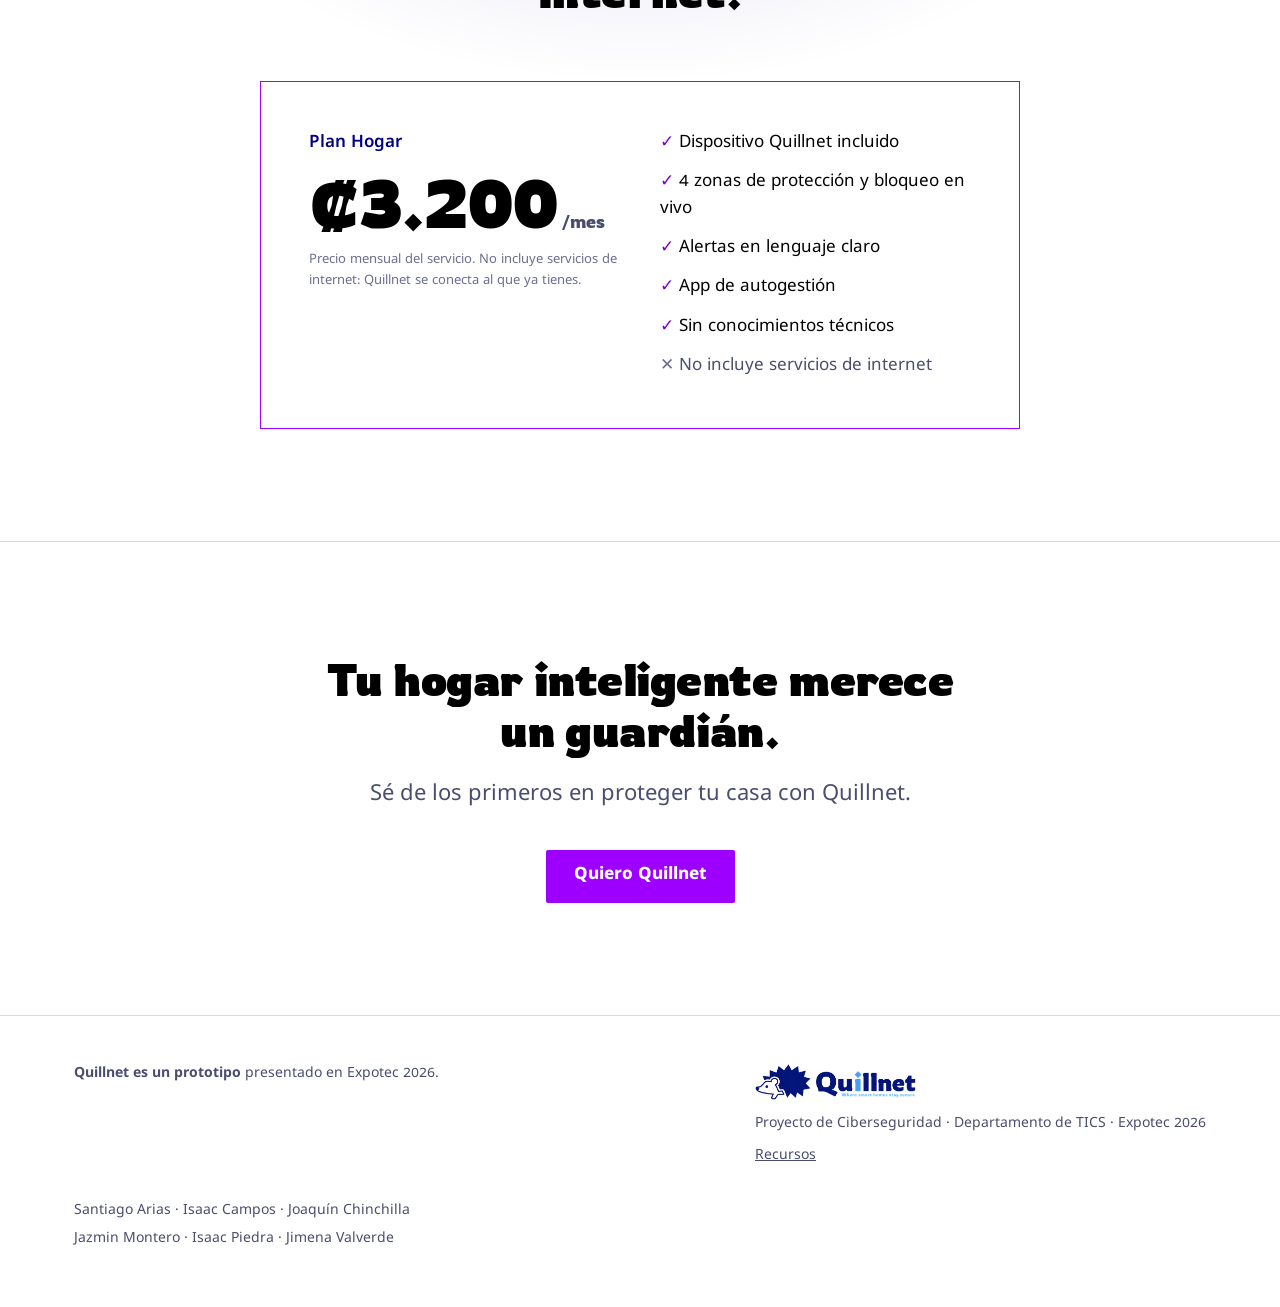
==== commit b11cfd93: "Capturas reales en claro y oscuro; quitar proceso, límites y galería" ====
--- a/index.html
+++ b/index.html
@@ -10,7 +10,7 @@
 </head>
 <body>
 <header><div class="wrap"><a href="#top" aria-label="Quillnet, inicio"><img class="lg-d" src="assets/img/logo-dark.png" alt="Quillnet"><img class="lg-l" src="assets/img/logo-light.png" alt="Quillnet"></a>
-<nav aria-label="Principal"><a href="#problema">El riesgo</a><a href="#como">Cómo funciona</a><a href="#app">La app</a><a href="#seguridad">Seguridad</a><a href="#proceso">Proceso</a><a href="#precio">Precio</a><a href="recursos.html">Recursos</a><a class="btn" href="#contacto">Quiero Quillnet</a><button class="tg" id="tg" type="button" aria-label="Cambiar entre modo claro y oscuro" title="Modo claro / oscuro"><svg viewBox="0 0 24 24" aria-hidden="true"><circle cx="12" cy="12" r="9" fill="none" stroke="currentColor" stroke-width="2"/><path d="M12 3a9 9 0 0 1 0 18z" fill="currentColor"/></svg></button></nav></div></header>
+<nav aria-label="Principal"><a href="#problema">El riesgo</a><a href="#como">Cómo funciona</a><a href="#app">La app</a><a href="#seguridad">Seguridad</a><a href="#precio">Precio</a><a href="recursos.html">Recursos</a><a class="btn" href="#contacto">Quiero Quillnet</a><button class="tg" id="tg" type="button" aria-label="Cambiar entre modo claro y oscuro" title="Modo claro / oscuro"><svg viewBox="0 0 24 24" aria-hidden="true"><circle cx="12" cy="12" r="9" fill="none" stroke="currentColor" stroke-width="2"/><path d="M12 3a9 9 0 0 1 0 18z" fill="currentColor"/></svg></button></nav></div></header>
 
 <main id="top">
 <section class="hero"><div class="wrap">
@@ -62,17 +62,14 @@
 <p class="lead" style="margin-top:24px">Todo lo que pasa en tu red, claro y a un toque de distancia.</p>
 <ul><li>Ve qué dispositivos están conectados en este momento.</li><li>Aprueba o bloquea cualquiera con un solo toque.</li><li>Recibe alertas en vivo y por correo, en español claro.</li><li>Mira el mapa de tu red de un vistazo.</li></ul>
 </div>
-<div class="phones"><div class="phone"><img src="assets/img/app-panel.jpg" alt="Panel de Quillnet con el estado del hogar y el mapa de la red" loading="lazy"></div><div class="phone"><img src="assets/img/app-dispositivos.jpg" alt="Lista de dispositivos conectados con botones para aprobar o bloquear" loading="lazy"></div></div>
+<div class="phones"><div class="phone"><img class="lg-l" src="assets/img/panel-claro.webp" alt="Panel de Quillnet: la red está protegida, con alertas y dispositivos en línea" loading="lazy"><img class="lg-d" src="assets/img/panel-oscuro.webp" alt="Panel de Quillnet: la red está protegida, con alertas y dispositivos en línea" loading="lazy"></div><div class="phone"><img class="lg-l" src="assets/img/mapa-claro.webp" alt="Mapa de Quillnet con las cuatro zonas del hogar" loading="lazy"><img class="lg-d" src="assets/img/mapa-oscuro.webp" alt="Mapa de Quillnet con las cuatro zonas del hogar" loading="lazy"></div></div>
 </div></section>
 
 <section id="seguridad"><div class="wrap"><p class="tag">Seguridad</p><h2>Controles reales, sin exagerar.</h2><p class="lead">Quillnet es un prototipo funcional. Esto es lo que ya hace y lo que todavía no.</p>
 <ul class="chips"><li><b>4</b>VLAN</li><li><b>+52 000</b>reglas de detección (ET Open)</li><li><b>13</b>tipos de ataque clasificados</li><li><b>238</b>pruebas automáticas</li></ul>
 <div class="cards"><article class="card"><h3>Lo que hace</h3><ul><li>Separa tus dispositivos en 4 VLAN con firewall que niega todo por defecto.</li><li>Detecta y bloquea tráfico malicioso con Suricata en modo IPS.</li><li>Pone en cuarentena un dispositivo tras 3 bloqueos en 5 minutos.</li><li>Pide verificación en 2 pasos para desbloquear.</li></ul></article>
 <article class="card"><h3>Tu privacidad</h3><ul><li>A la IA nunca viajan direcciones IP.</li><li>Contraseñas guardadas con scrypt y sesiones firmadas.</li><li>Límite de intentos de acceso.</li><li>Los datos de cada hogar están aislados.</li></ul></article>
-<article class="card"><h3>Límites honestos</h3><ul><li>Detección aún sin verificar en las VLAN de cámaras, voz y TV.</li><li>El pentest formal y la prueba bajo carga siguen pendientes.</li><li>Un solo gateway, sin redundancia.</li><li>Traducir alertas con IA necesita internet.</li></ul></article></div></div></section>
-
-<section id="proceso"><div class="wrap"><p class="tag">Proceso</p><h2>Así lo construimos.</h2>
-<ol class="time"><li><b>Ago – sep</b>Backend, frontend y Suricata en modo IPS.<img src="assets/fotos/proceso-01.webp" alt="Equipo armando el gateway con Raspberry Pi 4" width="1600" height="1067" loading="lazy"></li><li><b>12 – 16 oct</b>Tercera defensa del proyecto.<img src="assets/fotos/proceso-02.webp" alt="Defensa del proyecto ante el panel evaluador" width="1600" height="1067" loading="lazy"></li><li><b>Oct – nov</b>Pulido y pruebas del prototipo.<img src="assets/fotos/proceso-03.webp" alt="Pruebas del gateway con dispositivos IoT" width="1600" height="1067" loading="lazy"></li><li><b>Nov</b>Presentación en Expotec 2026.<img src="assets/fotos/proceso-04.webp" alt="Prototipo listo para Expotec" width="1600" height="1067" loading="lazy"></li></ol></div></section>
+</div></div></section>
 
 <section id="precio" class="price"><div class="wrap">
 <div style="text-align:center"><h2 style="margin:0 auto">Seguridad que se suma a tu internet.</h2></div>
--- a/css/styles.css
+++ b/css/styles.css
@@ -124,7 +124,4 @@
 /* --- Seguridad, proceso, galería --- */
 .chips{display:flex;flex-wrap:wrap;gap:12px;margin:40px 0 0;padding:0}.chips li{list-style:none;background:var(--surf);border-left:3px solid var(--violet);padding:14px 22px;color:var(--mute)}.chips b{display:block;font:700 26px "Rowdies",sans-serif;color:var(--text)}
 .cards{display:grid;grid-template-columns:repeat(3,1fr);gap:20px;margin-top:32px}.card{background:var(--surf);padding:32px}.card ul{margin:16px 0 0;padding-left:20px;color:var(--mute);display:grid;gap:10px}
-.time{list-style:none;margin:48px 0 0;padding:0;display:grid;grid-template-columns:repeat(4,1fr);gap:20px}.time li{border-top:3px solid var(--violet);padding-top:16px;color:var(--mute)}.time b{display:block;font:700 20px "Rowdies",sans-serif;color:var(--text);margin-bottom:6px}.time img,.gal img{display:block;width:100%;height:auto;aspect-ratio:3/2;object-fit:cover;margin-top:14px}
-.gal{display:grid;grid-template-columns:repeat(3,1fr);gap:20px;margin-top:48px}.gal figure{margin:0}.gal a{display:block}.gal a:focus-visible,.btn:focus-visible,summary:focus-visible{outline:3px solid var(--violet-l);outline-offset:3px}.gal img{margin:0}.gal figcaption{margin-top:8px;color:var(--mute);font-size:15px}
-dialog.lb{border:0;background:transparent;max-width:min(92vw,1100px);padding:0;color:#fff;overflow:visible}dialog.lb::backdrop{background:rgba(0,0,31,.9)}dialog.lb img{width:100%;height:auto;display:block}dialog.lb p{margin:12px 0 0}dialog.lb button{position:absolute;background:#000080;color:#fff;border:2px solid #fff;width:44px;height:44px;font-size:22px;cursor:pointer}dialog.lb button:focus-visible{outline:3px solid #56B5F7}.lbx{top:-52px;right:0}.lbp{top:45%;left:-22px}.lbn{top:45%;right:-22px}
-@media (max-width:900px){.cards,.time,.gal{grid-template-columns:1fr}.lbp{left:4px}.lbn{right:4px}}
+@media (max-width:900px){.cards{grid-template-columns:1fr}}
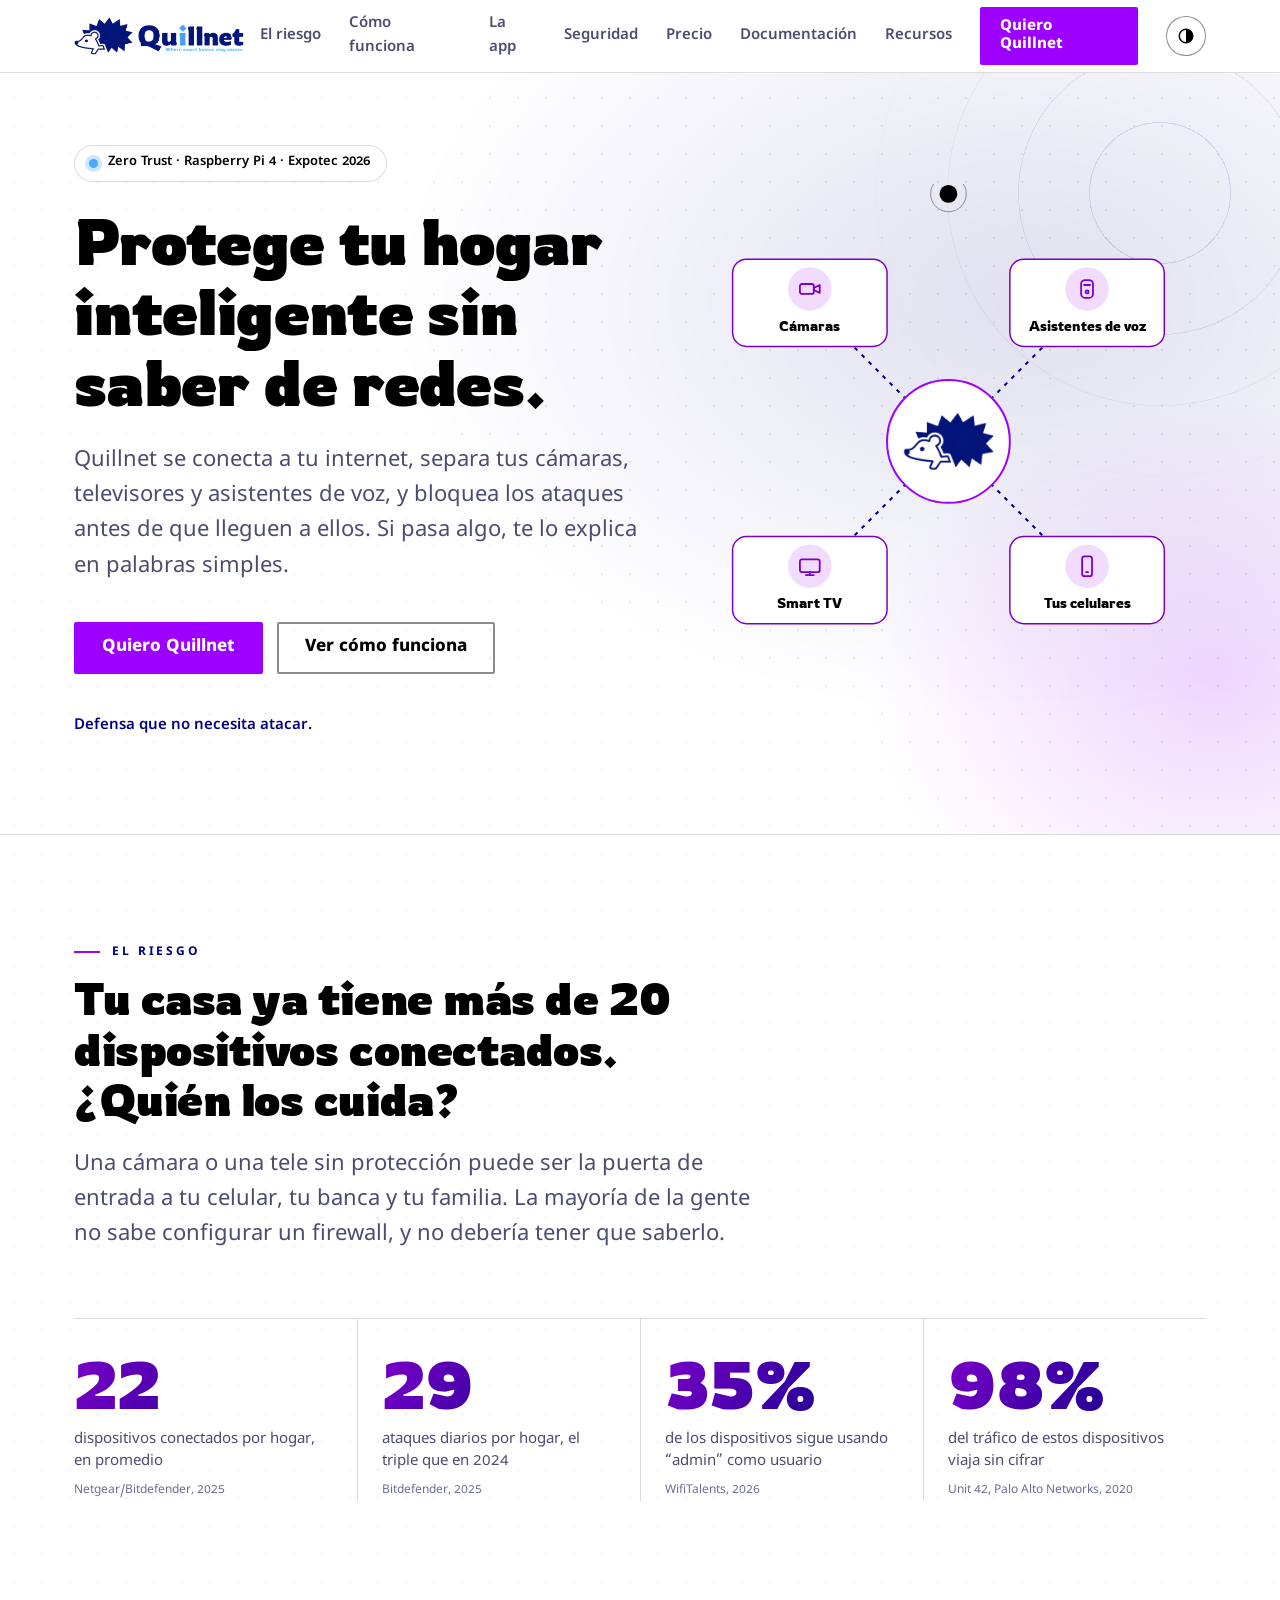
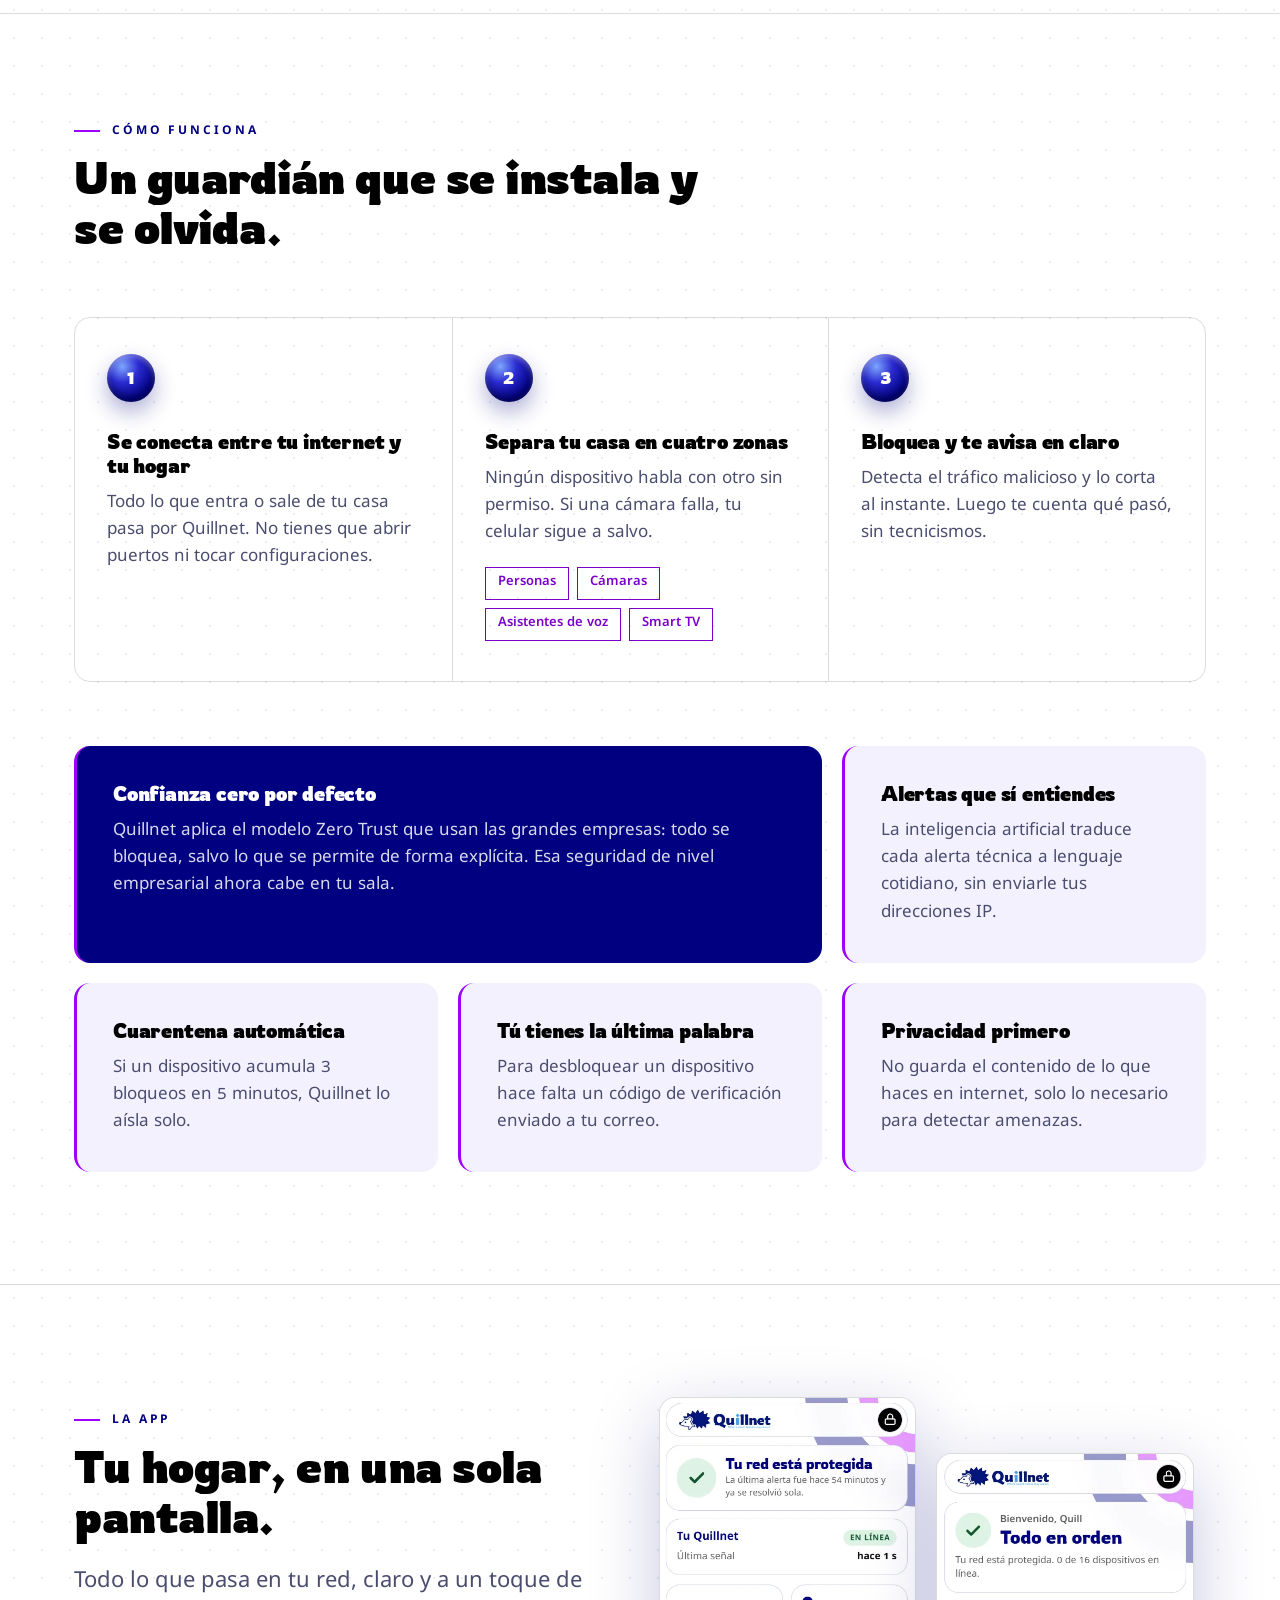
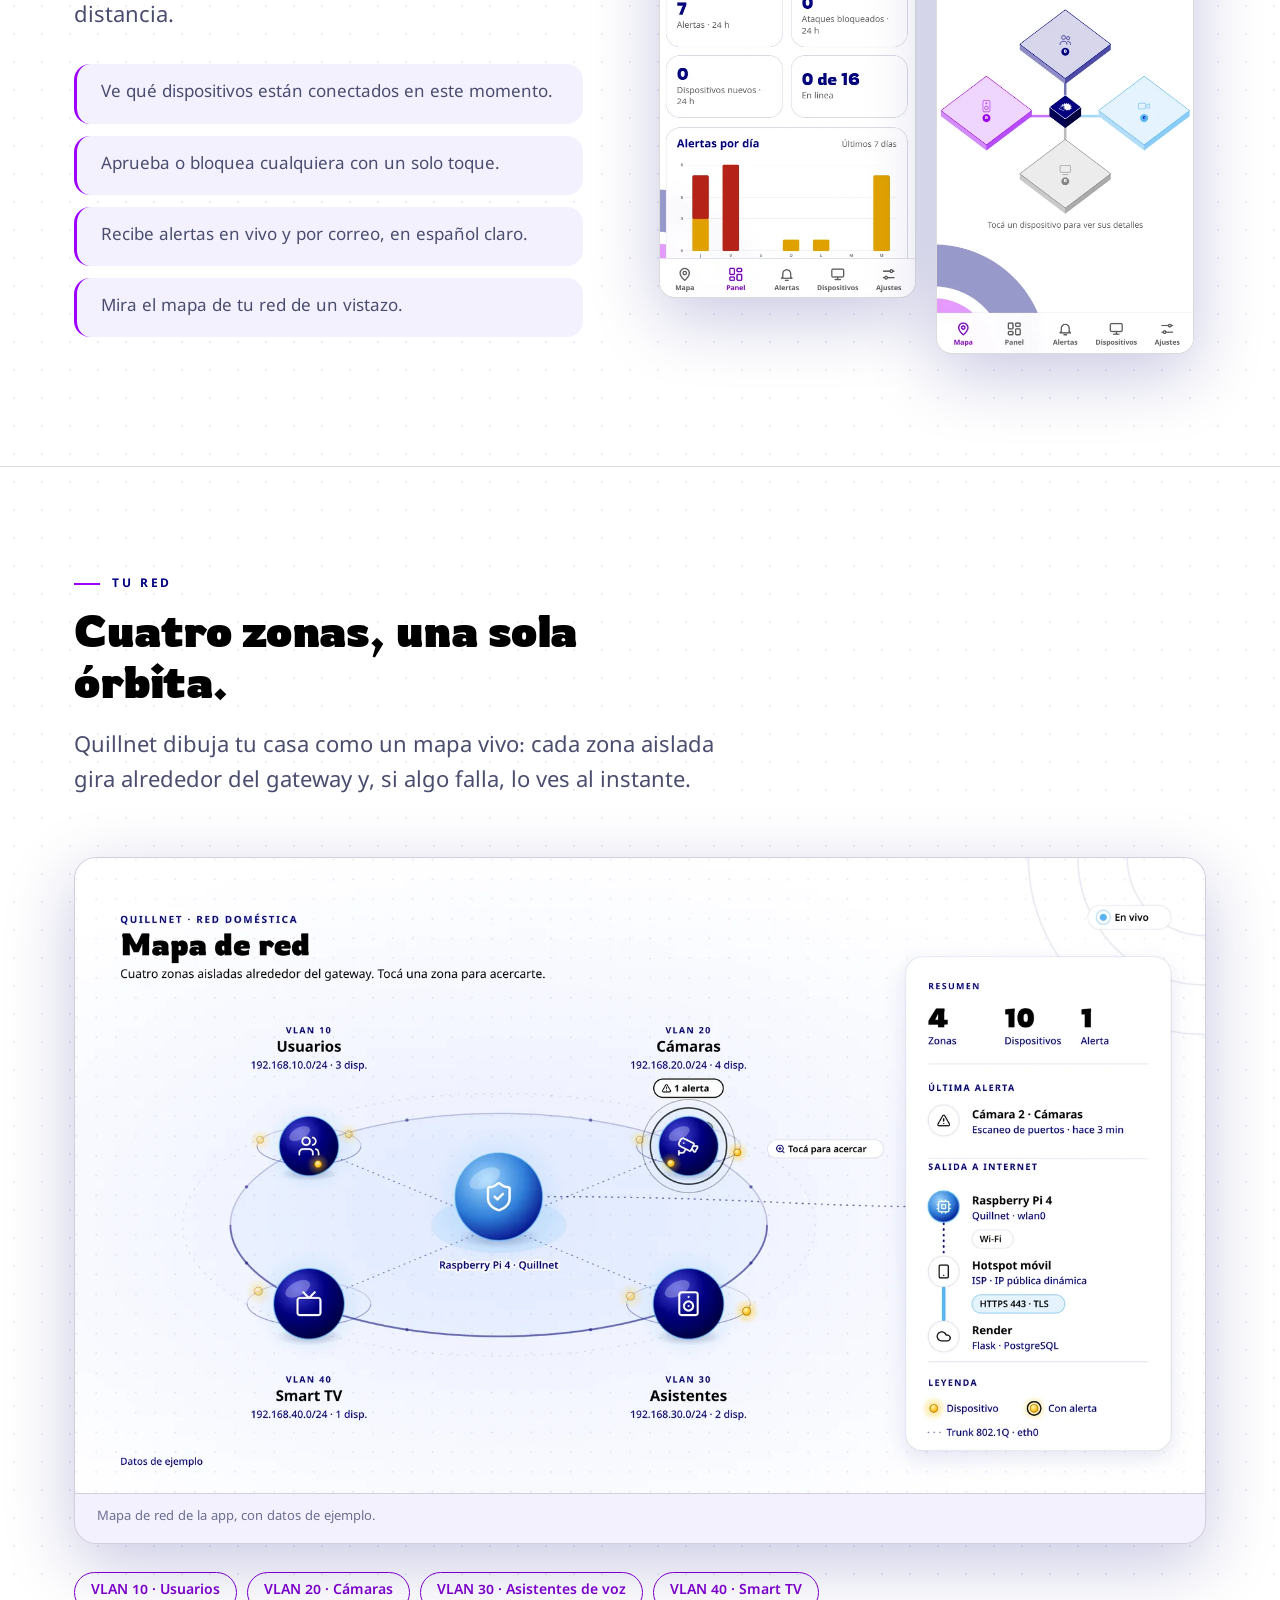
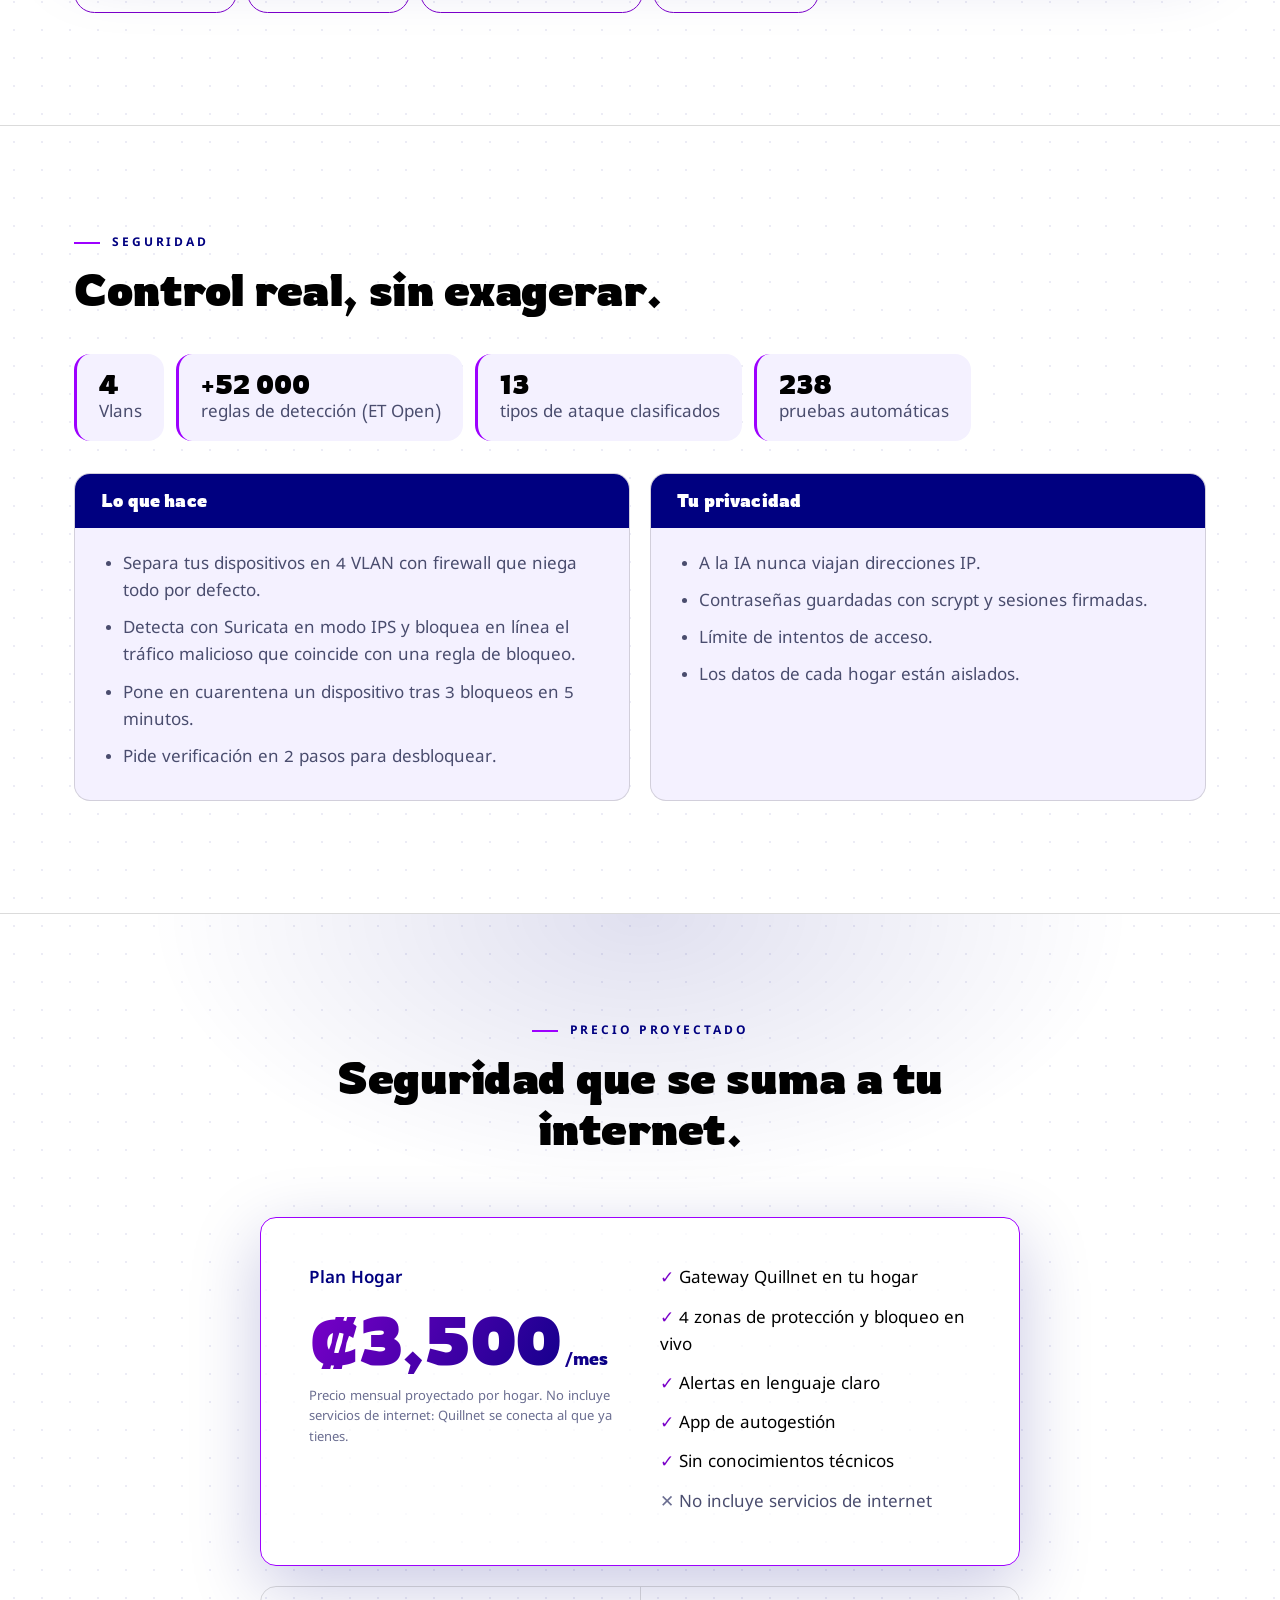
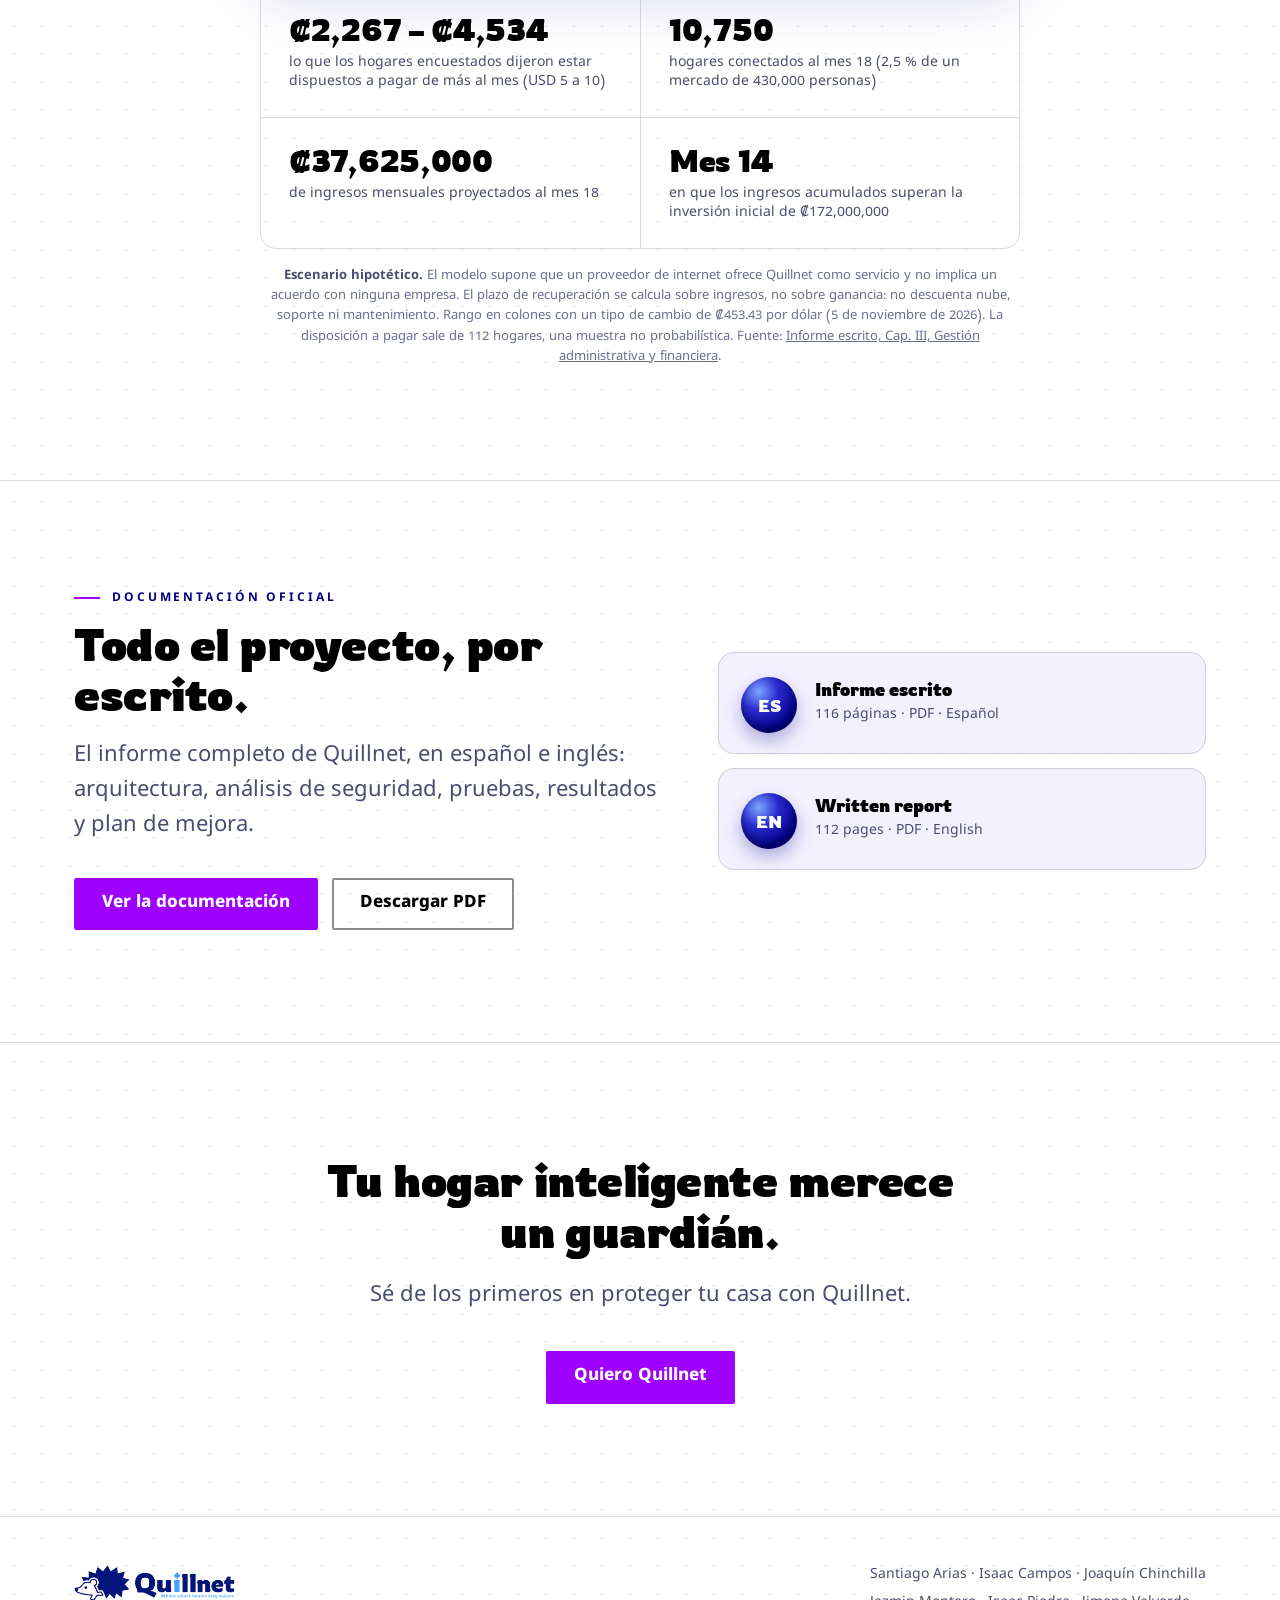
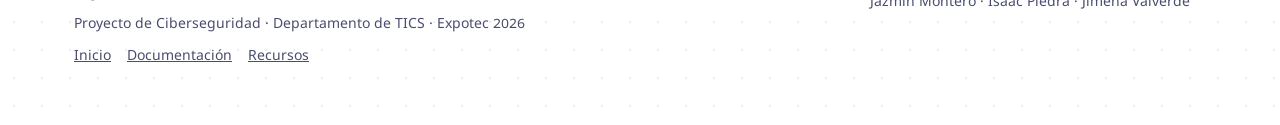
==== commit ad2f9f7f: "Sitio informativo de Quillnet con documentacion oficial" ====
--- a/index.html
+++ b/index.html
@@ -6,15 +6,16 @@
 <title>Quillnet · Defensa que no necesita atacar</title>
 <meta name="description" content="Quillnet protege las cámaras, televisores y asistentes de voz de tu hogar sin que tengas que configurar nada.">
 <meta name="color-scheme" content="light dark"><script>var t=null;try{t=localStorage.getItem("qn-theme2")}catch(e){}document.documentElement.setAttribute("data-qn",t==="dark"?"dark":"light")</script><link rel="preconnect" href="https://fonts.googleapis.com"><link rel="preconnect" href="https://fonts.gstatic.com" crossorigin><link rel="stylesheet" href="https://fonts.googleapis.com/css2?family=Noto+Sans+Telugu:wght@300;400;600;800&family=Rowdies:wght@300;400;700&display=swap"><link rel="icon" href="assets/img/hub-light.png">
-<link rel="stylesheet" href="css/styles.css">
+<link rel="stylesheet" href="css/styles.css"><link rel="stylesheet" href="css/quill.css">
 </head>
 <body>
 <header><div class="wrap"><a href="#top" aria-label="Quillnet, inicio"><img class="lg-d" src="assets/img/logo-dark.png" alt="Quillnet"><img class="lg-l" src="assets/img/logo-light.png" alt="Quillnet"></a>
-<nav aria-label="Principal"><a href="#problema">El riesgo</a><a href="#como">Cómo funciona</a><a href="#app">La app</a><a href="#seguridad">Seguridad</a><a href="#precio">Precio</a><a href="recursos.html">Recursos</a><a class="btn" href="#contacto">Quiero Quillnet</a><button class="tg" id="tg" type="button" aria-label="Cambiar entre modo claro y oscuro" title="Modo claro / oscuro"><svg viewBox="0 0 24 24" aria-hidden="true"><circle cx="12" cy="12" r="9" fill="none" stroke="currentColor" stroke-width="2"/><path d="M12 3a9 9 0 0 1 0 18z" fill="currentColor"/></svg></button></nav></div></header>
+<nav aria-label="Principal"><a href="#problema">El riesgo</a><a href="#como">Cómo funciona</a><a href="#app">La app</a><a href="#seguridad">Seguridad</a><a href="#precio">Precio</a><a href="documentacion.html">Documentación</a><a href="recursos.html">Recursos</a><a class="btn" href="#contacto">Quiero Quillnet</a><button class="tg" id="tg" type="button" aria-label="Cambiar entre modo claro y oscuro" title="Modo claro / oscuro"><svg viewBox="0 0 24 24" aria-hidden="true"><circle cx="12" cy="12" r="9" fill="none" stroke="currentColor" stroke-width="2"/><path d="M12 3a9 9 0 0 1 0 18z" fill="currentColor"/></svg></button></nav></div></header>
 
 <main id="top">
 <section class="hero"><div class="wrap">
 <div>
+<p class="pill">Zero Trust · Raspberry Pi 4 · Expotec 2026</p>
 <h1>Protege tu hogar inteligente sin saber de redes.</h1>
 <p class="lead">Quillnet se conecta a tu internet, separa tus cámaras, televisores y asistentes de voz, y bloquea los ataques antes de que lleguen a ellos. Si pasa algo, te lo explica en palabras simples.</p>
 <div class="cta"><a class="btn" href="#contacto">Quiero Quillnet</a><a class="btn ghost" href="#como">Ver cómo funciona</a></div>
@@ -32,16 +33,18 @@
 </div></section>
 
 <section id="problema"><div class="wrap">
+<p class="eyebrow">El riesgo</p>
 <h2>Tu casa ya tiene más de 20 dispositivos conectados. ¿Quién los cuida?</h2>
 <p class="lead" style="margin-top:24px">Una cámara o una tele sin protección puede ser la puerta de entrada a tu celular, tu banca y tu familia. La mayoría de la gente no sabe configurar un firewall, y no debería tener que saberlo.</p>
 <div class="stats">
 <div class="stat"><b data-to="22">0</b><span>dispositivos conectados por hogar, en promedio</span><small>Netgear/Bitdefender, 2025</small></div>
 <div class="stat"><b data-to="29">0</b><span>ataques diarios por hogar, el triple que en 2024</span><small>Bitdefender, 2025</small></div>
 <div class="stat"><b data-to="35" data-s="%">0</b><span>de los dispositivos sigue usando “admin” como usuario</span><small>WifiTalents, 2026</small></div>
-<div class="stat"><b data-to="98" data-s="%">0</b><span>del tráfico de estos dispositivos viaja sin cifrar</span><small>Unit 42, Palo Alto Networks, 2023</small></div>
+<div class="stat"><b data-to="98" data-s="%">0</b><span>del tráfico de estos dispositivos viaja sin cifrar</span><small>Unit 42, Palo Alto Networks, 2020</small></div>
 </div></div></section>
 
 <section id="como"><div class="wrap">
+<p class="eyebrow">Cómo funciona</p>
 <h2>Un guardián que se instala y se olvida.</h2>
 <div class="steps">
 <div class="step"><i>1</i><h3>Se conecta entre tu internet y tu hogar</h3><p>Todo lo que entra o sale de tu casa pasa por Quillnet. No tienes que abrir puertos ni tocar configuraciones.</p></div>
@@ -58,6 +61,7 @@
 
 <section id="app" class="app"><div class="wrap">
 <div>
+<p class="eyebrow">La app</p>
 <h2>Tu hogar, en una sola pantalla.</h2>
 <p class="lead" style="margin-top:24px">Todo lo que pasa en tu red, claro y a un toque de distancia.</p>
 <ul><li>Ve qué dispositivos están conectados en este momento.</li><li>Aprueba o bloquea cualquiera con un solo toque.</li><li>Recibe alertas en vivo y por correo, en español claro.</li><li>Mira el mapa de tu red de un vistazo.</li></ul>
@@ -65,28 +69,52 @@
 <div class="phones"><div class="phone"><img class="lg-l" src="assets/img/panel-claro.webp" alt="Panel de Quillnet: la red está protegida, con alertas y dispositivos en línea" loading="lazy"><img class="lg-d" src="assets/img/panel-oscuro.webp" alt="Panel de Quillnet: la red está protegida, con alertas y dispositivos en línea" loading="lazy"></div><div class="phone"><img class="lg-l" src="assets/img/mapa-claro.webp" alt="Mapa de Quillnet con las cuatro zonas del hogar" loading="lazy"><img class="lg-d" src="assets/img/mapa-oscuro.webp" alt="Mapa de Quillnet con las cuatro zonas del hogar" loading="lazy"></div></div>
 </div></section>
 
-<section id="seguridad"><div class="wrap"><p class="tag">Seguridad</p><h2>Controles reales, sin exagerar.</h2><p class="lead">Quillnet es un prototipo funcional. Esto es lo que ya hace y lo que todavía no.</p>
-<ul class="chips"><li><b>4</b>VLAN</li><li><b>+52 000</b>reglas de detección (ET Open)</li><li><b>13</b>tipos de ataque clasificados</li><li><b>238</b>pruebas automáticas</li></ul>
-<div class="cards"><article class="card"><h3>Lo que hace</h3><ul><li>Separa tus dispositivos en 4 VLAN con firewall que niega todo por defecto.</li><li>Detecta y bloquea tráfico malicioso con Suricata en modo IPS.</li><li>Pone en cuarentena un dispositivo tras 3 bloqueos en 5 minutos.</li><li>Pide verificación en 2 pasos para desbloquear.</li></ul></article>
+<section id="red"><div class="wrap">
+<p class="eyebrow">Tu red</p>
+<h2>Cuatro zonas, una sola órbita.</h2>
+<p class="lead" style="margin-top:24px">Quillnet dibuja tu casa como un mapa vivo: cada zona aislada gira alrededor del gateway y, si algo falla, lo ves al instante.</p>
+<figure class="figure"><img class="lg-l" src="assets/img/red-orbita-claro.webp" alt="Mapa de red de Quillnet en modo claro: cuatro VLAN alrededor de la Raspberry Pi y la salida a internet" loading="lazy" width="1800" height="1013"><img class="lg-d" src="assets/img/red-orbita-oscuro.webp" alt="Mapa de red de Quillnet en modo oscuro: cuatro VLAN alrededor de la Raspberry Pi y la salida a internet" loading="lazy" width="1800" height="1013"><figcaption class="figcap">Mapa de red de la app, con datos de ejemplo.</figcaption></figure>
+<ul class="red-note"><li>VLAN 10 · Usuarios</li><li>VLAN 20 · Cámaras</li><li>VLAN 30 · Asistentes de voz</li><li>VLAN 40 · Smart TV</li></ul>
+</div></section>
+
+<section id="seguridad"><div class="wrap"><p class="eyebrow">Seguridad</p><h2>Control real, sin exagerar.</h2>
+<ul class="chips"><li><b>4</b>Vlans</li><li><b>+52 000</b>reglas de detección (ET Open)</li><li><b>13</b>tipos de ataque clasificados</li><li><b>238</b>pruebas automáticas</li></ul>
+<div class="cards"><article class="card"><h3>Lo que hace</h3><ul><li>Separa tus dispositivos en 4 VLAN con firewall que niega todo por defecto.</li><li>Detecta con Suricata en modo IPS y bloquea en línea el tráfico malicioso que coincide con una regla de bloqueo.</li><li>Pone en cuarentena un dispositivo tras 3 bloqueos en 5 minutos.</li><li>Pide verificación en 2 pasos para desbloquear.</li></ul></article>
 <article class="card"><h3>Tu privacidad</h3><ul><li>A la IA nunca viajan direcciones IP.</li><li>Contraseñas guardadas con scrypt y sesiones firmadas.</li><li>Límite de intentos de acceso.</li><li>Los datos de cada hogar están aislados.</li></ul></article>
 </div></div></section>
 
 <section id="precio" class="price"><div class="wrap">
-<div style="text-align:center"><h2 style="margin:0 auto">Seguridad que se suma a tu internet.</h2></div>
+<div style="text-align:center"><p class="eyebrow">Precio proyectado</p><h2 style="margin:0 auto">Seguridad que se suma a tu internet.</h2></div>
 <div class="plan">
-<div><p style="color:var(--ice);font-weight:600">Plan Hogar</p><p class="amt" style="margin-top:12px">₡3.200<small> /mes</small></p><p class="note">Precio mensual del servicio. No incluye servicios de internet: Quillnet se conecta al que ya tienes.</p></div>
-<ul><li>Dispositivo Quillnet incluido</li><li>4 zonas de protección y bloqueo en vivo</li><li>Alertas en lenguaje claro</li><li>App de autogestión</li><li>Sin conocimientos técnicos</li><li class="no">No incluye servicios de internet</li></ul>
-</div></div></section>
+<div><p style="color:var(--ice);font-weight:600">Plan Hogar</p><p class="amt" style="margin-top:12px">₡3,500<small> /mes</small></p><p class="note">Precio mensual proyectado por hogar. No incluye servicios de internet: Quillnet se conecta al que ya tienes.</p></div>
+<ul><li>Gateway Quillnet en tu hogar</li><li>4 zonas de protección y bloqueo en vivo</li><li>Alertas en lenguaje claro</li><li>App de autogestión</li><li>Sin conocimientos técnicos</li><li class="no">No incluye servicios de internet</li></ul>
+</div>
+<div class="model"><div class="facts">
+<div><b>₡2,267 – ₡4,534</b><span>lo que los hogares encuestados dijeron estar dispuestos a pagar de más al mes (USD 5 a 10)</span></div>
+<div><b>10,750</b><span>hogares conectados al mes 18 (2,5 % de un mercado de 430,000 personas)</span></div>
+<div><b>₡37,625,000</b><span>de ingresos mensuales proyectados al mes 18</span></div>
+<div><b>Mes 14</b><span>en que los ingresos acumulados superan la inversión inicial de ₡172,000,000</span></div>
+</div></div>
+<p class="disclaimer"><b>Escenario hipotético.</b> El modelo supone que un proveedor de internet ofrece Quillnet como servicio y no implica un acuerdo con ninguna empresa. El plazo de recuperación se calcula sobre ingresos, no sobre ganancia: no descuenta nube, soporte ni mantenimiento. Rango en colones con un tipo de cambio de ₡453.43 por dólar (5 de noviembre de 2026). La disposición a pagar sale de 112 hogares, una muestra no probabilística. Fuente: <a href="documentacion.html#contenido">Informe escrito, Cap. III, Gestión administrativa y financiera</a>.</p>
+</div></section>
+
+<section id="documentacion" class="docband"><div class="wrap">
+<div><p class="eyebrow">Documentación oficial</p><h2>Todo el proyecto, por escrito.</h2>
+<p class="lead">El informe completo de Quillnet, en español e inglés: arquitectura, análisis de seguridad, pruebas, resultados y plan de mejora.</p>
+<div class="cta"><a class="btn" href="documentacion.html">Ver la documentación</a><a class="btn ghost" href="assets/docs/quillnet-informe-escrito-es.pdf" download>Descargar PDF</a></div></div>
+<div class="mini-docs"><a class="mini-doc" href="assets/docs/quillnet-informe-escrito-es.pdf" target="_blank" rel="noopener"><span class="lang">ES</span><div><b>Informe escrito</b><span>116 páginas · PDF · Español</span></div></a><a class="mini-doc" href="assets/docs/quillnet-written-report-en.pdf" target="_blank" rel="noopener"><span class="lang">EN</span><div><b>Written report</b><span>112 pages · PDF · English</span></div></a></div>
+</div></section>
 
 <section id="contacto" class="end"><div class="wrap">
 <h2>Tu hogar inteligente merece un guardián.</h2>
 <p class="lead">Sé de los primeros en proteger tu casa con Quillnet.</p>
-<a class="btn" href="mailto:?subject=Quiero%20Quillnet">Quiero Quillnet</a>
+<a class="btn" target="_blank" rel="noopener"
+   href="https://mail.google.com/mail/?view=cm&amp;to=quillnetinfo@gmail.com&amp;su=Quiero%20Quillnet&amp;body=Hola%2C%20me%20interesa%20Quillnet.%20%C2%BFPueden%20darme%20m%C3%A1s%20informaci%C3%B3n%3F">Quiero Quillnet</a>
 </div></section>
 </main>
 
-<footer><div class="wrap"><p style="margin-bottom:12px"><b>Quillnet es un prototipo</b> presentado en Expotec 2026.</p>
-<div><img class="lg-d" src="assets/img/logo-dark.png" alt="Quillnet"><img class="lg-l" src="assets/img/logo-light.png" alt="Quillnet"><p>Proyecto de Ciberseguridad · Departamento de TICS · Expotec 2026</p><p class="links"><a href="recursos.html">Recursos</a></p></div>
+<footer><div class="wrap">
+<div><img class="lg-d" src="assets/img/logo-dark.png" alt="Quillnet"><img class="lg-l" src="assets/img/logo-light.png" alt="Quillnet"><p>Proyecto de Ciberseguridad · Departamento de TICS · Expotec 2026</p><p class="links"><a href="index.html">Inicio</a><a href="documentacion.html">Documentación</a><a href="recursos.html">Recursos</a></p></div>
 <div><p>Santiago Arias · Isaac Campos · Joaquín Chinchilla</p><p>Jazmin Montero · Isaac Piedra · Jimena Valverde</p></div>
 </div></footer>
 
--- a/css/styles.css
+++ b/css/styles.css
@@ -125,3 +125,51 @@
 .chips{display:flex;flex-wrap:wrap;gap:12px;margin:40px 0 0;padding:0}.chips li{list-style:none;background:var(--surf);border-left:3px solid var(--violet);padding:14px 22px;color:var(--mute)}.chips b{display:block;font:700 26px "Rowdies",sans-serif;color:var(--text)}
 .cards{display:grid;grid-template-columns:repeat(3,1fr);gap:20px;margin-top:32px}.card{background:var(--surf);padding:32px}.card ul{margin:16px 0 0;padding-left:20px;color:var(--mute);display:grid;gap:10px}
 @media (max-width:900px){.cards{grid-template-columns:1fr}}
+header a:first-child{flex-shrink:0}
+header img{flex-shrink:0;max-width:none;object-fit:contain}
+
+@media (max-width:600px){
+  header img{height:30px}
+  header .wrap{gap:10px}
+  nav{gap:10px}
+  nav .btn{padding:8px 12px;font-size:14px}
+}
+
+@media (max-width:600px){
+  section{padding:44px 0}
+  .hero{padding:32px 0 40px}
+  .hero .lead{margin:16px 0 20px}
+  .app .wrap{gap:28px}
+  .cards{gap:12px}
+  .card{padding:22px}
+  .tip,.gloss>div{padding:22px}
+  .tips,.gloss{margin-top:32px;gap:12px}
+  .step i{margin-bottom:14px}
+  .viz{max-width:320px;margin-inline:auto}
+  .phone:nth-child(2){margin-top:0}
+  footer{padding:32px 0}
+}
+
+@media (max-width:600px){
+  /* Los 3 pasos: número al lado del título */
+  .steps{margin-top:28px}
+  .step{padding:18px;display:grid;grid-template-columns:36px 1fr;column-gap:14px;align-items:center}
+  .step i{width:36px;height:36px;margin:0}
+  .step h3{font-size:17px}
+  .step p,.step .zones{grid-column:1/-1}
+  .step p{font-size:15px;margin-top:10px}
+
+  /* Las 5 tarjetas: la primera completa y las otras 4 de a dos */
+  .feats{grid-template-columns:1fr 1fr;gap:10px;margin-top:28px}
+  .feats .feat:nth-child(n){grid-column:auto;padding:16px}
+  .feats .feat:nth-child(1){grid-column:1/-1}
+  .feat h3{font-size:16px}
+  .feat p{font-size:14px;margin-top:8px}
+}
+
+@media (max-width:600px){
+  .chips{display:grid;grid-template-columns:1fr 1fr;gap:10px;margin-top:24px}
+  .chips li{padding:12px 14px;font-size:14px}
+  .chips b{font-size:22px}
+}
+
--- a/css/quill.css
+++ b/css/quill.css
@@ -0,0 +1,160 @@
+/* ==========================================================================
+   Quillnet · capa de identidad (se carga DESPUÉS de styles.css)
+   Lenguaje visual de la app: esferas navy con brillo, órbitas, etiquetas en
+   mayúsculas espaciadas, tarjetas redondeadas con cabecera navy, punto "en vivo".
+   ========================================================================== */
+:root{--dots:rgba(0,0,128,.075);--ring:rgba(0,0,128,.13);--live:#4aa8ff;--card-r:16px;--orb:radial-gradient(circle at 32% 26%,#7ea6ff 0,#2a2ad0 34%,#000080 72%)}
+:root[data-qn="dark"]{--dots:rgba(159,176,255,.07);--ring:rgba(159,176,255,.17);--orb:radial-gradient(circle at 32% 26%,#8fb2ff 0,#3a3aff 30%,#000080 72%)}
+
+/* Fondo punteado sutil, como el mapa de la app */
+body{background-image:radial-gradient(var(--dots) 1px,transparent 1.2px);background-size:28px 28px}
+
+/* Etiqueta de sección */
+.eyebrow{margin:0 0 14px;font:700 12px/1 "Noto Sans Telugu",system-ui,sans-serif;letter-spacing:.24em;text-transform:uppercase;color:var(--ice)}
+.eyebrow::before{content:"";display:inline-block;width:26px;height:2px;margin-right:12px;vertical-align:middle;background:var(--violet)}
+
+/* Píldora "en vivo" */
+.pill{display:inline-flex;align-items:center;gap:10px;margin:0 0 24px;padding:7px 16px 7px 14px;border:1px solid var(--line);border-radius:99px;background:var(--hdr);backdrop-filter:blur(8px);font-size:13px;font-weight:600;color:var(--text)}
+.pill::before{content:"";width:9px;height:9px;border-radius:50%;background:var(--live);box-shadow:0 0 0 4px rgba(74,168,255,.28);animation:qpulse 2.4s ease-in-out infinite}
+@keyframes qpulse{50%{box-shadow:0 0 0 8px rgba(74,168,255,0)}}
+
+/* Órbitas decorativas en las cabeceras (esquina superior derecha, como en la app) */
+.hero::before,.rhero::before{content:"";position:absolute;pointer-events:none;right:-190px;top:-190px;width:620px;height:620px;border-radius:50%;
+  background:repeating-radial-gradient(circle at center,transparent 0 70px,var(--ring) 70px 71px);
+  -webkit-mask-image:radial-gradient(circle,#000 8%,transparent 70%);mask-image:radial-gradient(circle,#000 8%,transparent 70%)}
+.rhero{position:relative;overflow:hidden}
+.hero .wrap,.rhero .wrap{position:relative;z-index:1}
+
+/* Números como esferas con brillo */
+.step i,.tip i{border-radius:50%;background:var(--orb);color:#fff;box-shadow:0 10px 22px rgba(0,0,128,.32),inset 0 -5px 9px rgba(0,0,0,.32),inset 0 3px 5px rgba(255,255,255,.35);font-family:"Rowdies",sans-serif}
+.step i{width:48px;height:48px}
+
+/* Tarjetas redondeadas */
+.feat,.test,.tip,.gloss>div,.card,.plan,.facts,.steps,.chips li,.app li,.phone{border-radius:var(--card-r)}
+.feat,.tip,.gloss>div,.chips li,.app li{border-left-width:3px}
+.steps{overflow:hidden}
+.facts{overflow:hidden}
+.feat{transition:transform .25s ease,box-shadow .25s ease}
+.feat:hover{transform:translateY(-3px);box-shadow:var(--shadow)}
+
+/* Tarjetas con cabecera navy (como los paneles del diagrama de infraestructura) */
+.card{padding:0;overflow:hidden;border:1px solid var(--line)}
+.card h3{background:var(--navy);color:#fff;padding:16px 26px;font-size:18px;letter-spacing:.01em}
+.card ul{margin:0;padding:24px 28px 28px 48px}
+.cards{grid-template-columns:repeat(2,1fr)}
+
+/* Estadísticas: cifra con degradado Quillnet */
+.stat b{background:linear-gradient(120deg,var(--violet-l),var(--ice));-webkit-background-clip:text;background-clip:text;-webkit-text-fill-color:transparent}
+
+/* Plan de precio */
+.plan{box-shadow:var(--shadow)}
+.plan .amt{background:linear-gradient(120deg,var(--violet-l),var(--ice));-webkit-background-clip:text;background-clip:text;-webkit-text-fill-color:transparent}
+.model{max-width:760px;margin:20px auto 0}
+.model .facts{grid-template-columns:1fr 1fr;margin-top:0}
+.model .facts>div{padding:24px 28px}
+.model .facts>div:nth-child(odd){border-left:0}
+.model .facts>div:nth-child(n+3){border-top:1px solid var(--line)}
+.model .facts b{font:700 clamp(22px,2.6vw,30px) "Rowdies",sans-serif;letter-spacing:-.01em}
+.model .facts span{display:block;margin-top:6px;font-size:14px;line-height:1.4}
+.disclaimer{max-width:760px;margin:18px auto 0;font-size:13px;line-height:1.55;color:var(--dim);text-align:center}
+.disclaimer b{color:var(--mute)}
+
+/* Figura ancha: mapa en órbita */
+.figure{margin:56px 0 0;border:1px solid var(--line);border-radius:22px;overflow:hidden;background:var(--surf);box-shadow:var(--shadow)}
+.figure img{width:100%;height:auto}
+.figcap{padding:14px 22px;font-size:13px;color:var(--dim);border-top:1px solid var(--line)}
+.red-note{display:flex;flex-wrap:wrap;gap:10px;margin:28px 0 0;padding:0;list-style:none}
+.red-note li{padding:8px 16px;border:1px solid var(--violet-l);border-radius:99px;font-size:14px;font-weight:600;color:var(--violet-l)}
+
+/* Franja de documentación (inicio) */
+.docband .wrap{display:grid;grid-template-columns:1.1fr .9fr;gap:48px;align-items:center}
+.docband .lead{margin-top:20px}
+.docband .cta{margin-top:32px}
+.mini-docs{display:grid;gap:14px}
+.mini-doc{display:grid;grid-template-columns:56px 1fr;gap:18px;align-items:center;padding:20px 22px;border:1px solid var(--line);border-radius:var(--card-r);background:var(--surf);text-decoration:none;transition:transform .2s,box-shadow .2s}
+.mini-doc:hover{transform:translateY(-2px);box-shadow:var(--shadow)}
+.mini-doc .lang{display:grid;place-items:center;width:56px;height:56px;border-radius:50%;background:var(--orb);color:#fff;font:700 17px "Rowdies",sans-serif;box-shadow:0 8px 18px rgba(0,0,128,.3),inset 0 -4px 7px rgba(0,0,0,.3)}
+.mini-doc b{display:block;font:700 18px/1.2 "Rowdies",sans-serif}
+.mini-doc span{display:block;margin-top:4px;color:var(--mute);font-size:14px}
+
+/* ---------- Página de documentación ---------- */
+.docs-grid{display:grid;grid-template-columns:1fr 1fr;gap:24px;margin-top:48px}
+.doc{border:1px solid var(--line);border-radius:22px;overflow:hidden;background:var(--surf);display:flex;flex-direction:column;box-shadow:var(--shadow)}
+.doc-head{display:grid;grid-template-columns:72px 1fr;gap:20px;align-items:center;padding:26px 28px;background:var(--navy);color:#fff;position:relative;overflow:hidden}
+.doc-head::after{content:"";position:absolute;right:-70px;top:-70px;width:220px;height:220px;border-radius:50%;background:repeating-radial-gradient(circle at center,transparent 0 22px,rgba(255,255,255,.14) 22px 23px)}
+.doc-head .lang{display:grid;place-items:center;width:72px;height:72px;border-radius:50%;background:radial-gradient(circle at 32% 26%,#8fb2ff 0,#3a3aff 34%,#12129a 74%);font:700 24px "Rowdies",sans-serif;box-shadow:0 10px 22px rgba(0,0,0,.35),inset 0 -6px 10px rgba(0,0,0,.35),inset 0 3px 6px rgba(255,255,255,.4)}
+.doc-head h3{font-size:24px;color:#fff}
+.doc-head p{margin:6px 0 0;color:rgba(255,255,255,.82);font-size:14px}
+.doc-body{padding:26px 28px 30px;display:flex;flex-direction:column;gap:22px;flex:1}
+.meta{display:grid;grid-template-columns:repeat(3,1fr);gap:0;margin:0;border:1px solid var(--line);border-radius:12px;overflow:hidden}
+.meta div{padding:14px 16px}.meta div+div{border-left:1px solid var(--line)}
+.meta dt{font-size:11px;letter-spacing:.16em;text-transform:uppercase;color:var(--dim);font-weight:700}
+.meta dd{margin:6px 0 0;font:700 19px "Rowdies",sans-serif}
+.doc .cta{margin-top:auto}
+.doc .btn{padding:12px 20px;font-size:15px;border-radius:8px}
+.preview{margin:0 -4px}
+.preview[hidden]{display:none}
+.preview iframe{width:100%;height:72vh;min-height:420px;border:1px solid var(--line);border-radius:12px;background:#fff}
+.preview .hint{font-size:13px;color:var(--dim);margin:8px 2px 0}
+
+.kpis{display:grid;grid-template-columns:repeat(3,1fr);gap:0;margin-top:48px;border:1px solid var(--line);border-radius:var(--card-r);overflow:hidden}
+.kpi{padding:28px 30px;background:var(--surf)}
+.kpi:nth-child(n+4){border-top:1px solid var(--line)}
+.kpi:not(:nth-child(3n+1)){border-left:1px solid var(--line)}
+.kpi b{display:block;font:700 clamp(30px,3.6vw,44px)/1 "Rowdies",sans-serif;background:linear-gradient(120deg,var(--violet-l),var(--ice));-webkit-background-clip:text;background-clip:text;-webkit-text-fill-color:transparent}
+.kpi span{display:block;margin-top:10px;color:var(--mute);font-size:15px;line-height:1.45}
+.kpi small{display:block;margin-top:6px;color:var(--dim);font-size:12px}
+
+.findings{display:grid;grid-template-columns:repeat(3,1fr);gap:20px;margin-top:48px}
+.finding{padding:30px;border-radius:var(--card-r);background:var(--surf);border-left:3px solid var(--violet)}
+.finding h3{font-size:19px}
+.finding p{margin-top:12px;color:var(--mute);font-size:16px}
+.finding.warn{border-left-color:var(--navy);background:transparent;border:1px solid var(--line);border-left:3px solid var(--navy)}
+
+.toc{width:100%;margin-top:48px;border-collapse:separate;border-spacing:0;border:1px solid var(--line);border-radius:var(--card-r);overflow:hidden;font-size:16px}
+.toc th{background:var(--navy);color:#fff;text-align:left;font:700 12px "Noto Sans Telugu",sans-serif;letter-spacing:.16em;text-transform:uppercase;padding:14px 20px}
+.toc td{padding:16px 20px;border-top:1px solid var(--line);vertical-align:top;background:var(--surf)}
+.toc tr.sub td{background:transparent;padding-top:12px;padding-bottom:12px}
+.toc tr.sub td:first-child{padding-left:44px;color:var(--mute)}
+.toc td:first-child{font-weight:700}
+.toc td p{color:var(--mute);font-size:15px;margin-top:4px;font-weight:400}
+.toc a{display:inline-block;padding:4px 12px;border:1px solid var(--violet-l);border-radius:99px;color:var(--violet-l);font-weight:700;font-size:13px;text-decoration:none;margin-right:6px;white-space:nowrap}
+.toc a:hover{background:var(--violet);border-color:var(--violet);color:#fff}
+.toc .links{white-space:nowrap}
+
+.infra{margin-top:40px}
+.infra .shot{display:block;background:#fff;padding:12px}
+.infra .shot img{width:100%;height:auto}
+
+.cite{margin-top:40px;display:grid;grid-template-columns:1.3fr .7fr;gap:24px}
+.cite blockquote{margin:0;padding:28px 30px;border-radius:var(--card-r);background:var(--surf);border-left:3px solid var(--violet);color:var(--mute);font-size:16px;line-height:1.65}
+.cite blockquote em{color:var(--text);font-style:italic}
+.cite .copy{margin-top:18px}
+.cover{padding:28px 30px;border:1px solid var(--line);border-radius:var(--card-r)}
+.cover h3{font-size:18px;margin-bottom:14px}
+.cover p{color:var(--mute);font-size:15px;margin-top:6px}
+.cover p b{color:var(--text)}
+
+@media (max-width:900px){
+  .cards{grid-template-columns:1fr}
+  .docs-grid,.findings,.cite,.docband .wrap{grid-template-columns:1fr}
+  .kpis{grid-template-columns:1fr 1fr}.kpi:nth-child(n){border-left:0;border-top:1px solid var(--line)}.kpi:nth-child(even){border-left:1px solid var(--line)}.kpi:nth-child(-n+2){border-top:0}
+  .meta{grid-template-columns:1fr 1fr 1fr}
+  .toc .links{white-space:normal}
+  .hero::before,.rhero::before{width:380px;height:380px;right:-150px;top:-150px}
+}
+@media (max-width:600px){
+  .model .facts{grid-template-columns:1fr}.model .facts>div:nth-child(n+2){border-left:0;border-top:1px solid var(--line)}
+  .figure{margin-top:32px;border-radius:14px}
+  .doc-head{grid-template-columns:56px 1fr;padding:20px}.doc-head .lang{width:56px;height:56px;font-size:19px}.doc-head h3{font-size:20px}
+  .doc-body{padding:20px}
+  .meta dd{font-size:16px}.meta div{padding:12px}
+  .toc{font-size:14px}.toc th,.toc td{padding:12px}.toc tr.sub td:first-child{padding-left:22px}
+  .toc th:nth-child(2),.toc td:nth-child(2){display:none}
+  .model .facts b{font-size:21px}
+  .preview,[data-preview]{display:none!important}
+  .kpi{padding:20px}
+  .step i{width:36px;height:36px}
+}
+@media (prefers-reduced-motion:reduce){.pill::before{animation:none}.feat,.mini-doc{transition:none}}
+@media print{.pill::before{animation:none}header,.tg{display:none}}
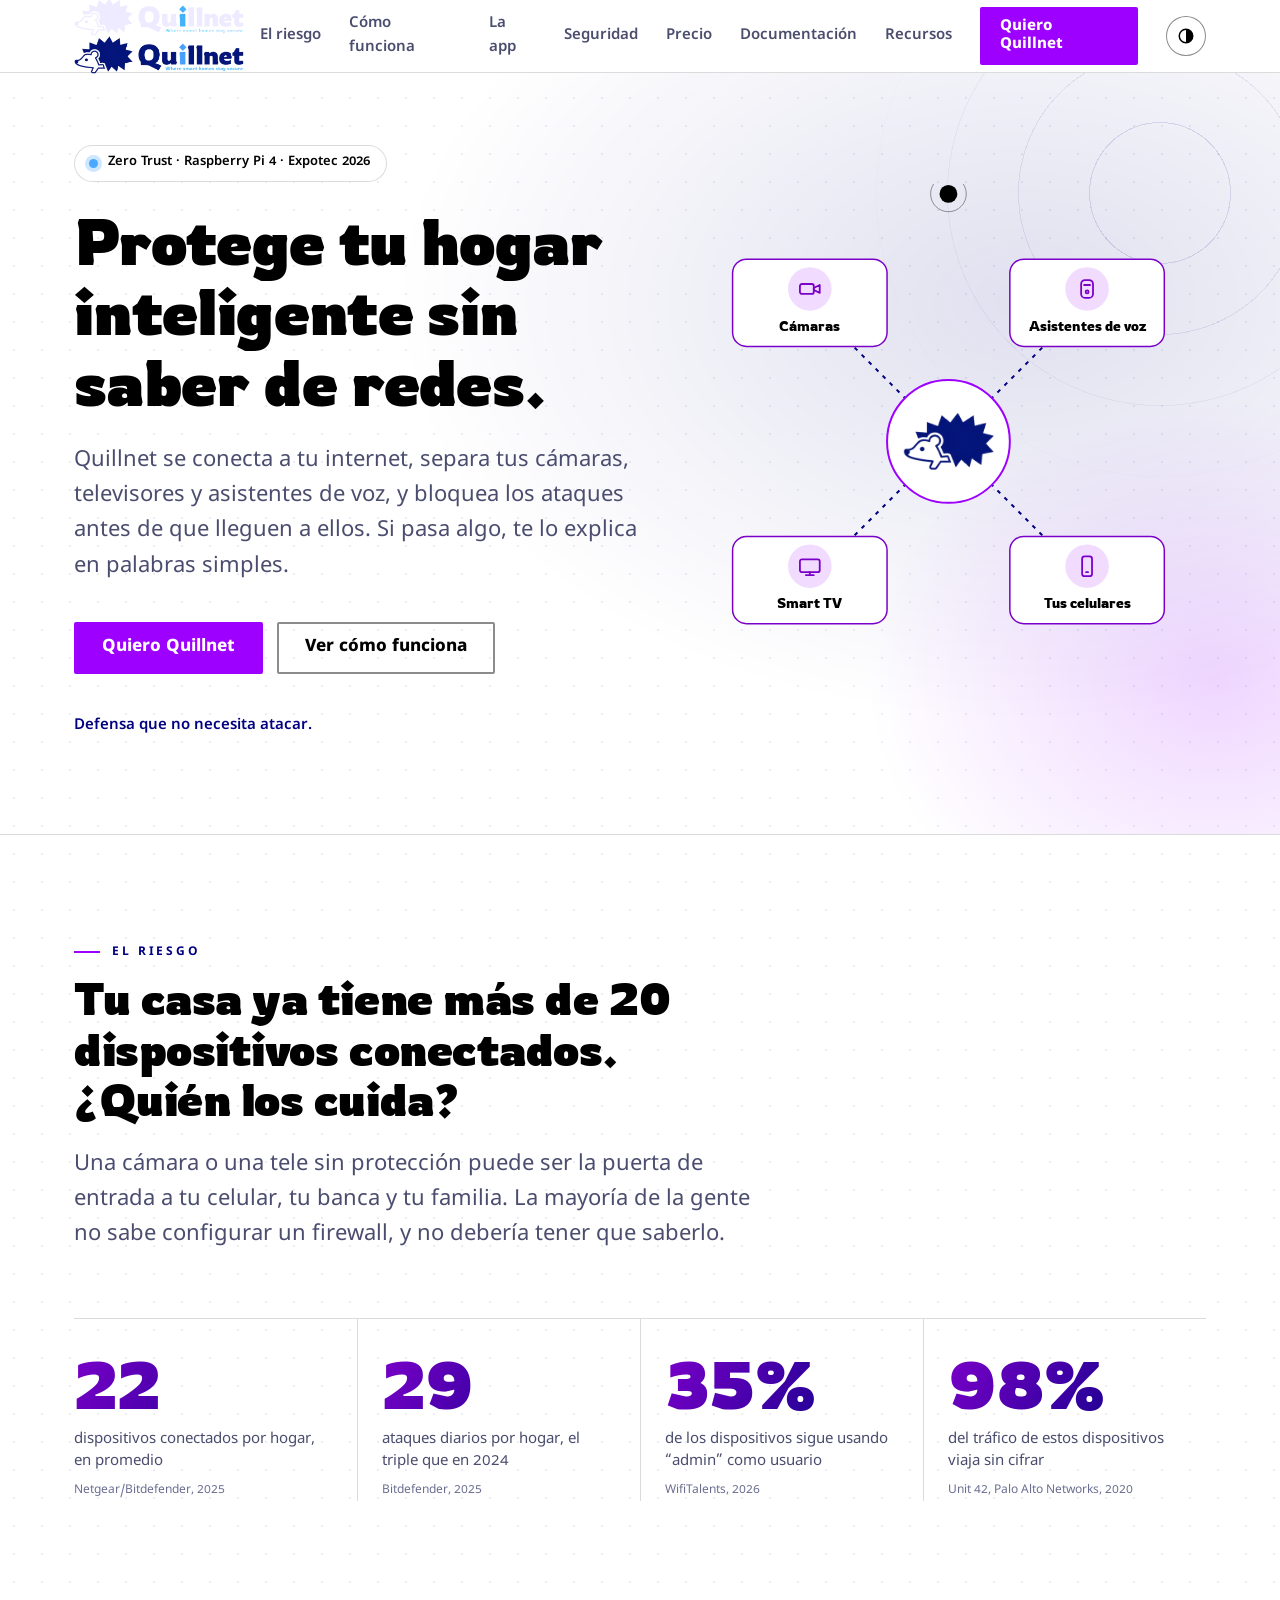
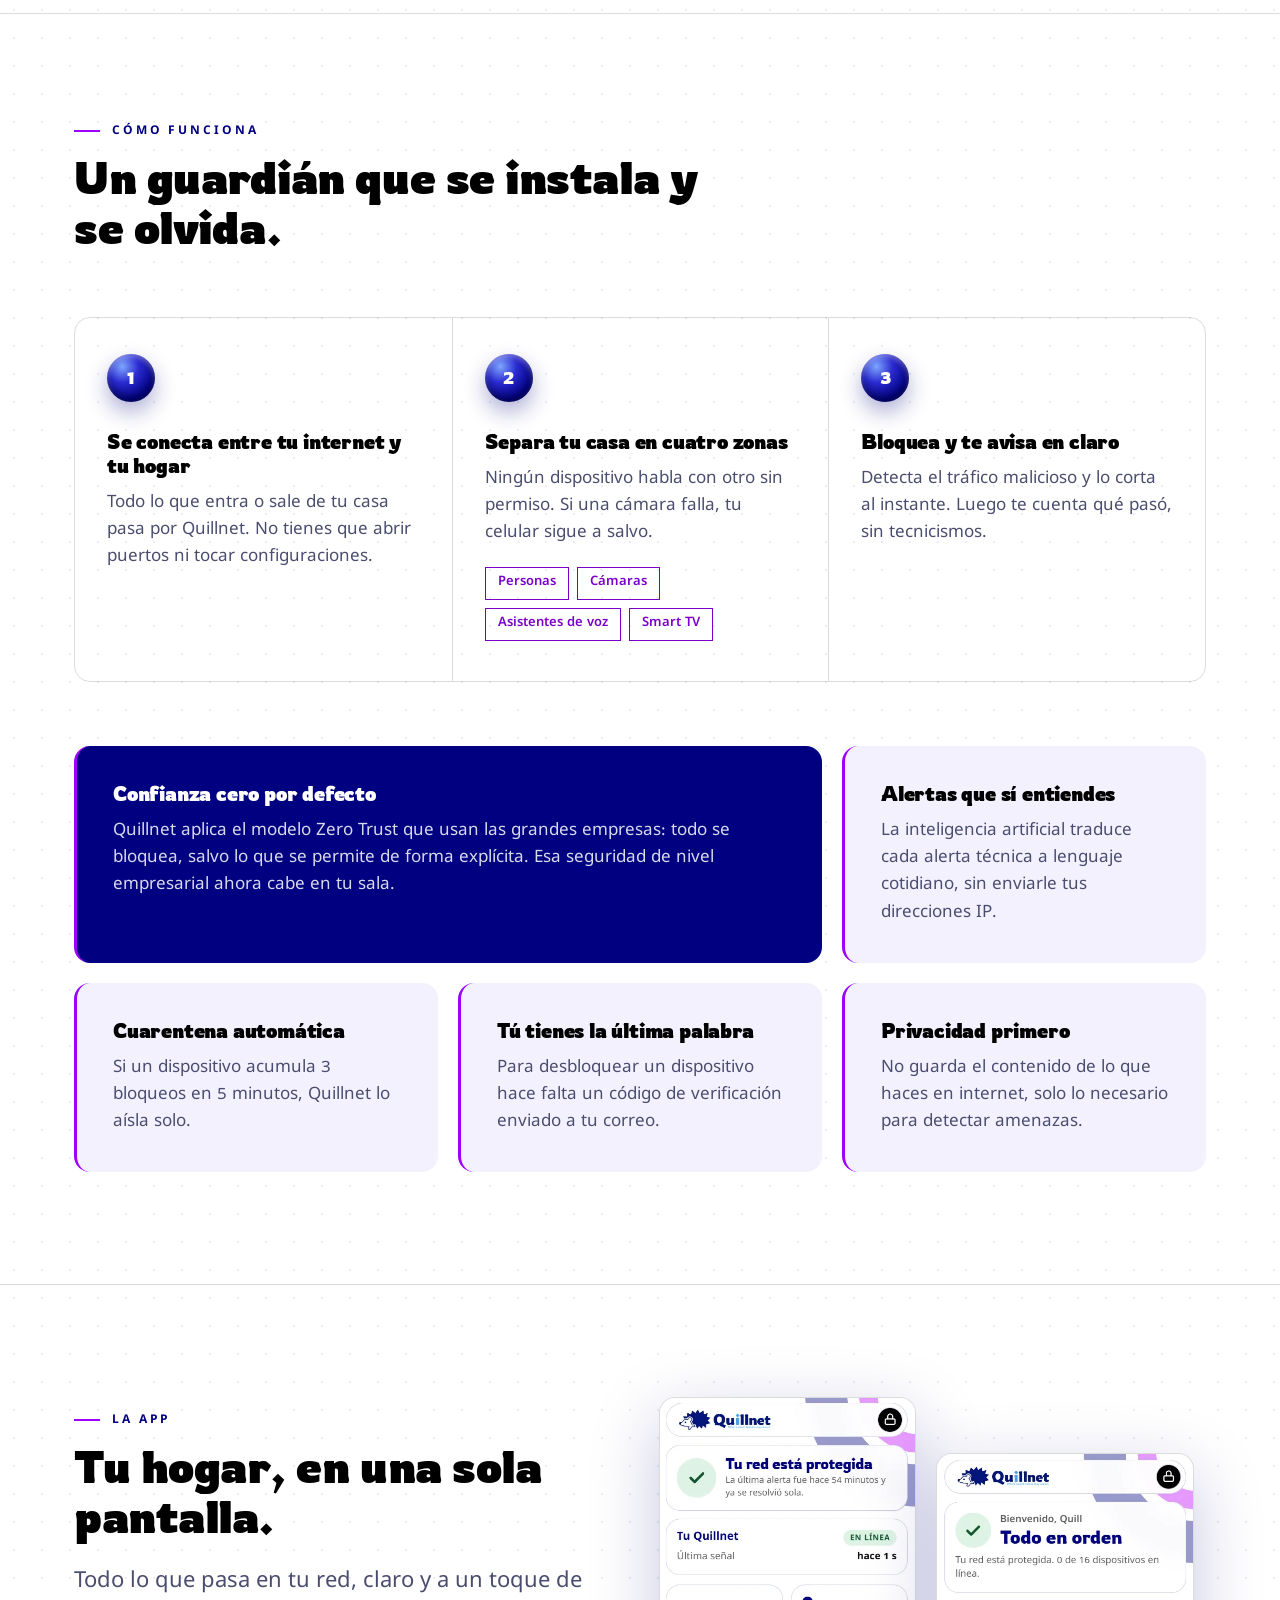
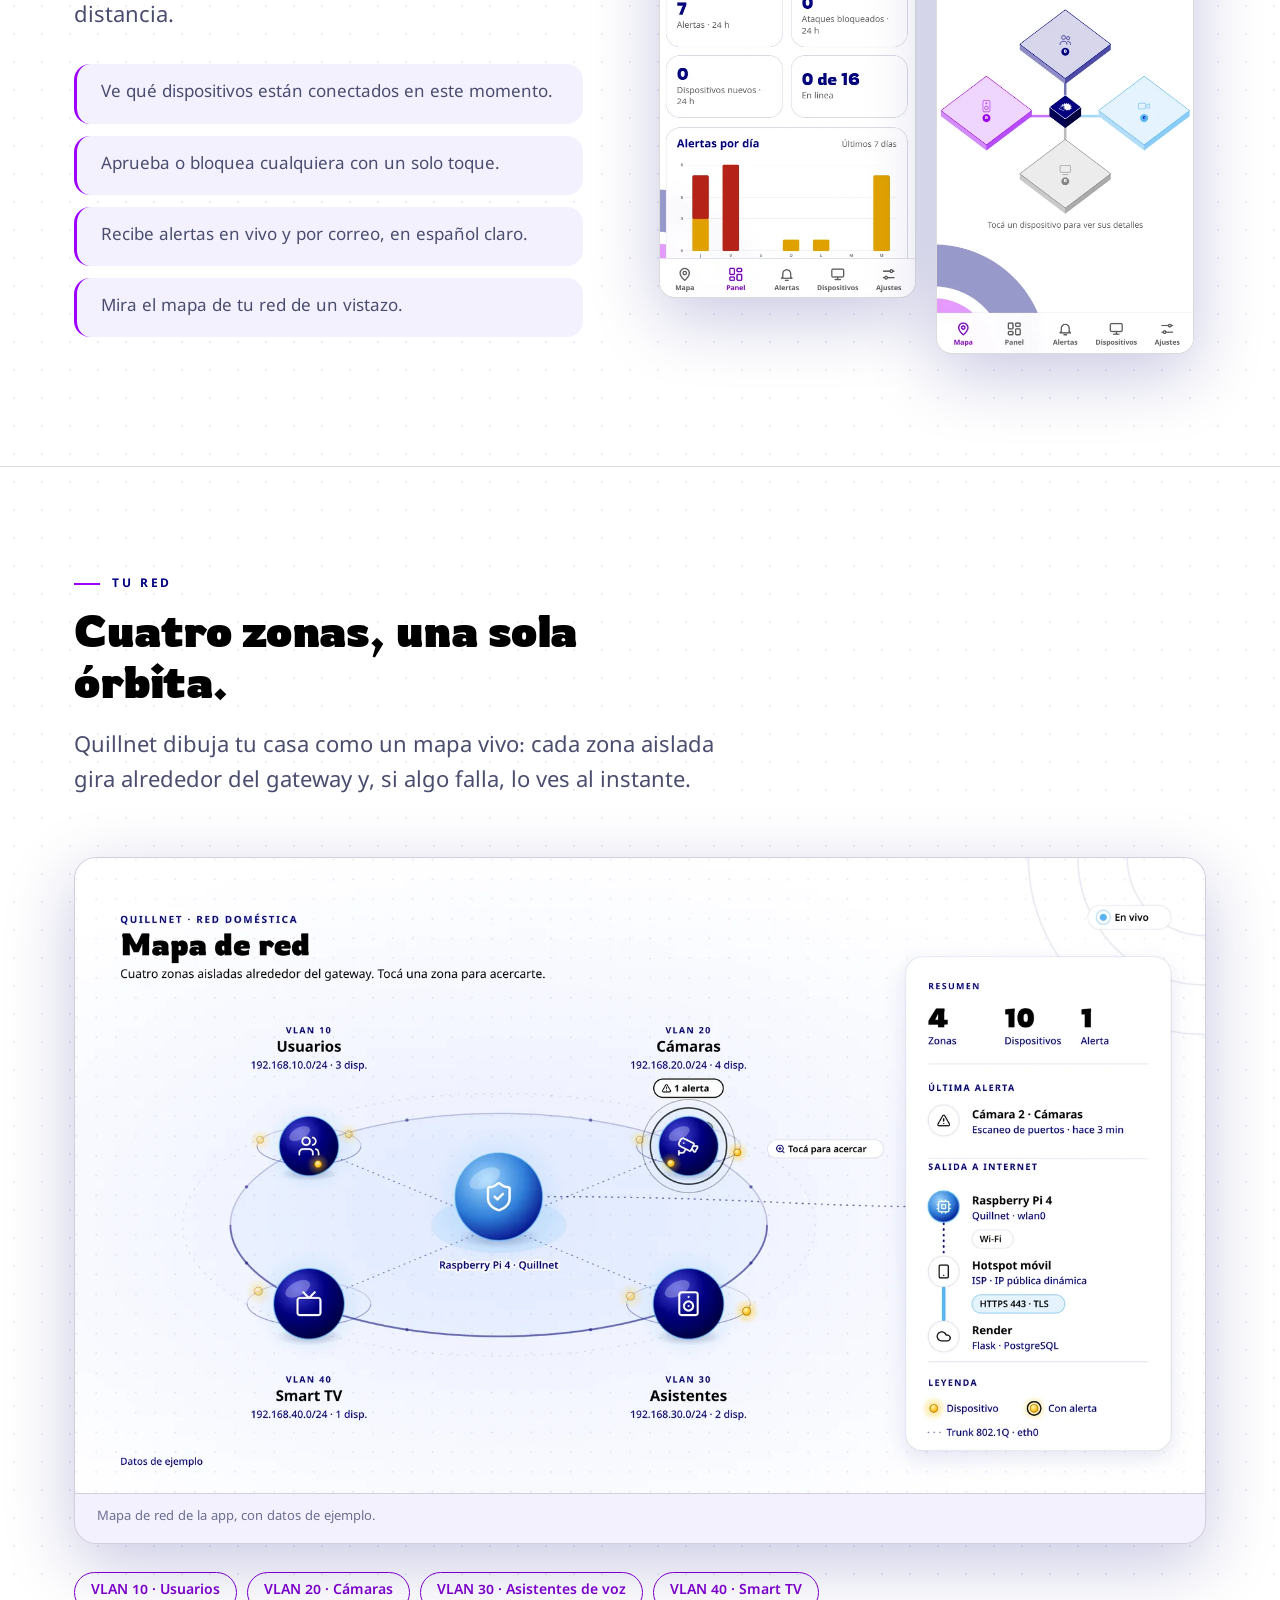
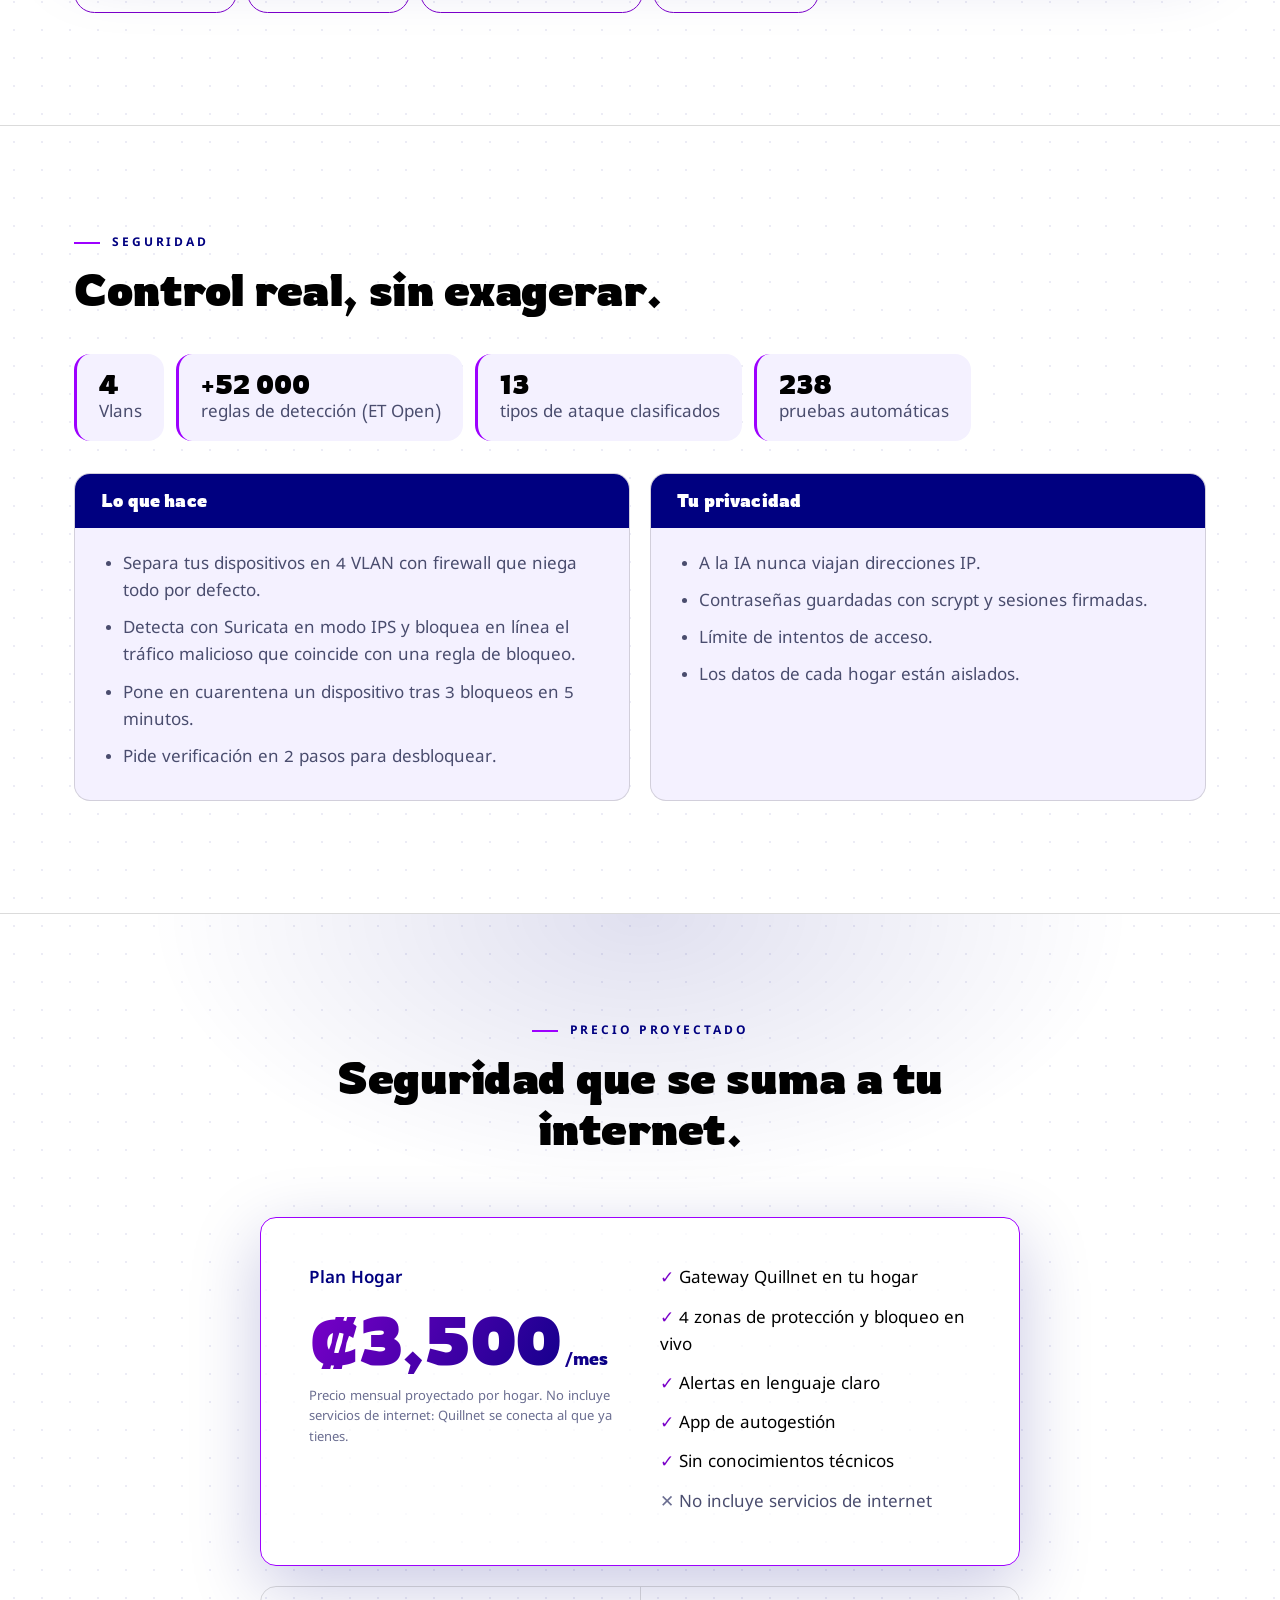
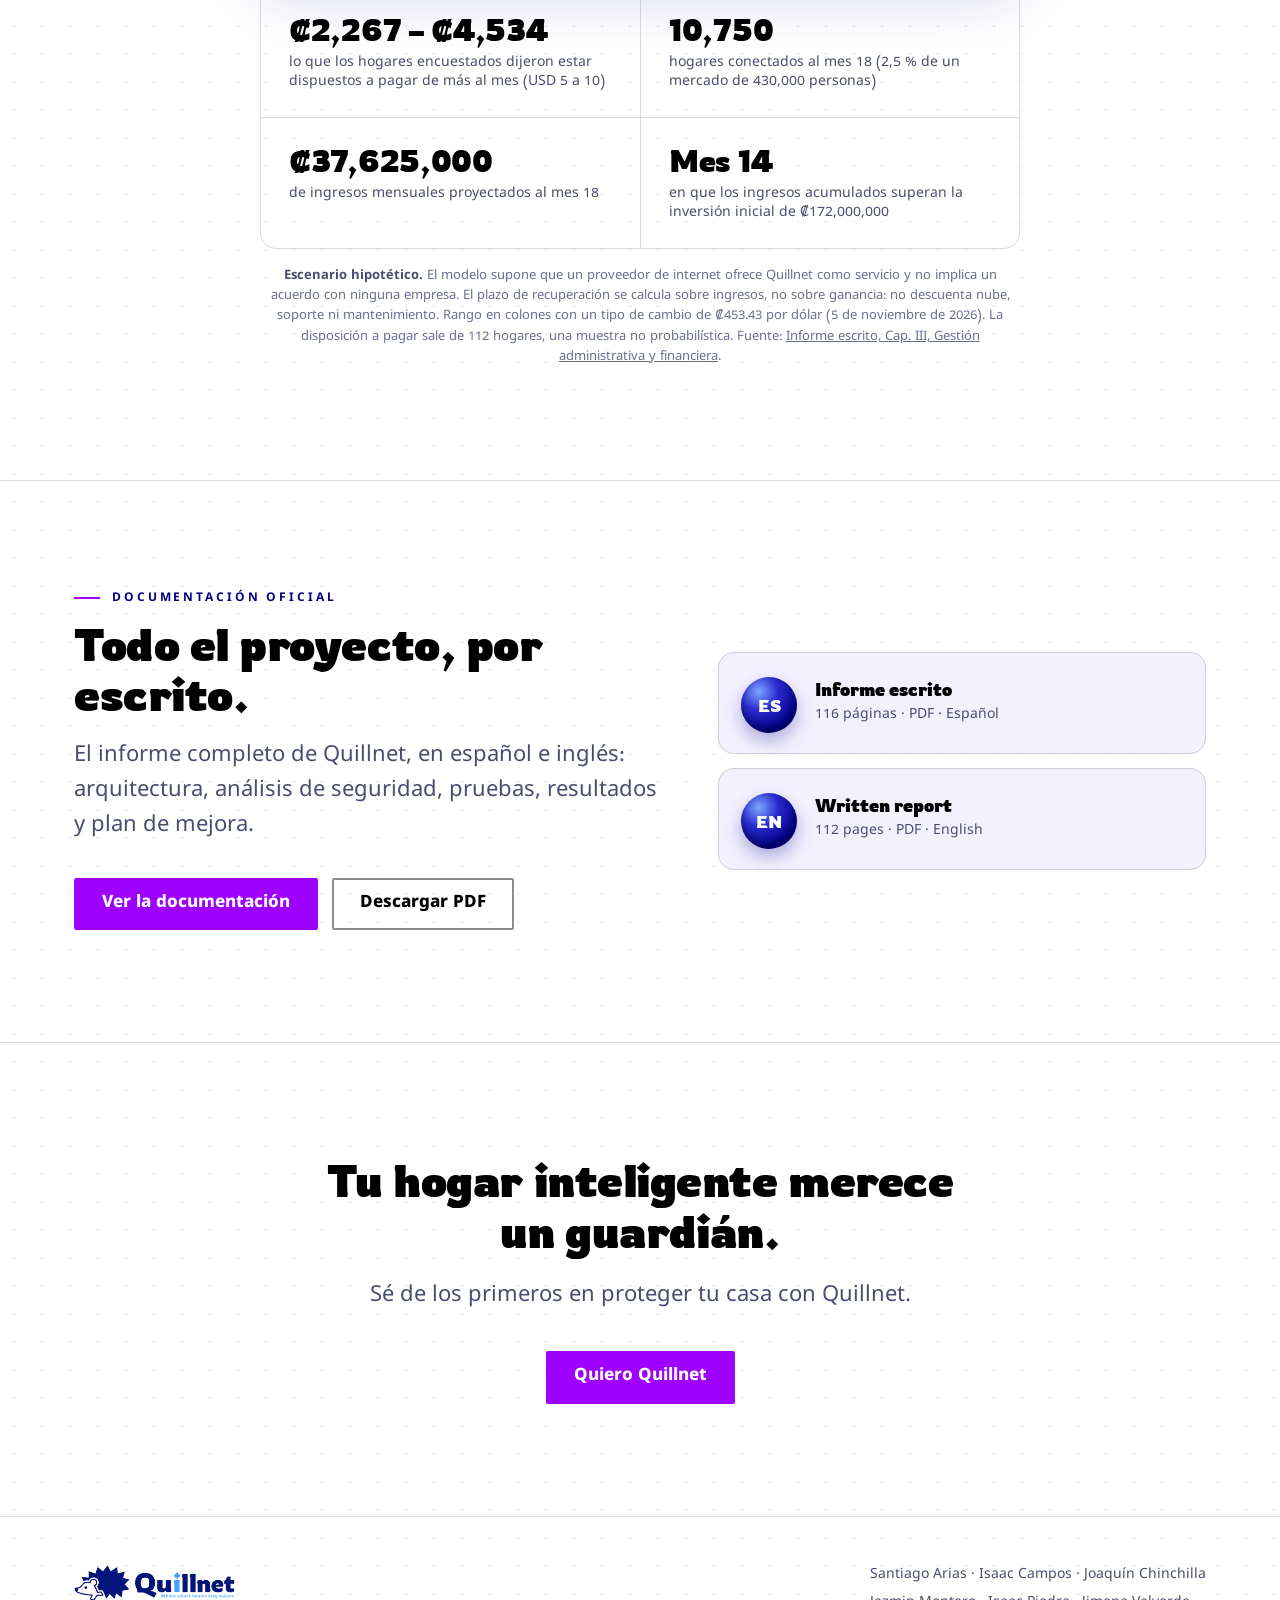
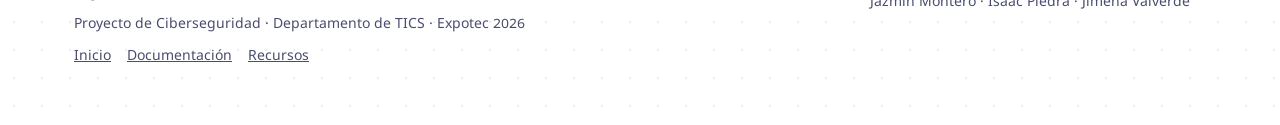
==== commit 406fd6a5: "Intento de cambio de logo de arriba" ====
--- a/index.html
+++ b/index.html
@@ -9,7 +9,7 @@
 <link rel="stylesheet" href="css/styles.css"><link rel="stylesheet" href="css/quill.css">
 </head>
 <body>
-<header><div class="wrap"><a href="#top" aria-label="Quillnet, inicio"><img class="lg-d" src="assets/img/logo-dark.png" alt="Quillnet"><img class="lg-l" src="assets/img/logo-light.png" alt="Quillnet"></a>
+<header><div class="wrap"><a href="#top" aria-label="Quillnet, inicio"><img src="assets/img/logo-dark.png" alt="Quillnet"><img class="lg-l" src="assets/img/logo-light.png" alt="Quillnet"></a>
 <nav aria-label="Principal"><a href="#problema">El riesgo</a><a href="#como">Cómo funciona</a><a href="#app">La app</a><a href="#seguridad">Seguridad</a><a href="#precio">Precio</a><a href="documentacion.html">Documentación</a><a href="recursos.html">Recursos</a><a class="btn" href="#contacto">Quiero Quillnet</a><button class="tg" id="tg" type="button" aria-label="Cambiar entre modo claro y oscuro" title="Modo claro / oscuro"><svg viewBox="0 0 24 24" aria-hidden="true"><circle cx="12" cy="12" r="9" fill="none" stroke="currentColor" stroke-width="2"/><path d="M12 3a9 9 0 0 1 0 18z" fill="currentColor"/></svg></button></nav></div></header>
 
 <main id="top">
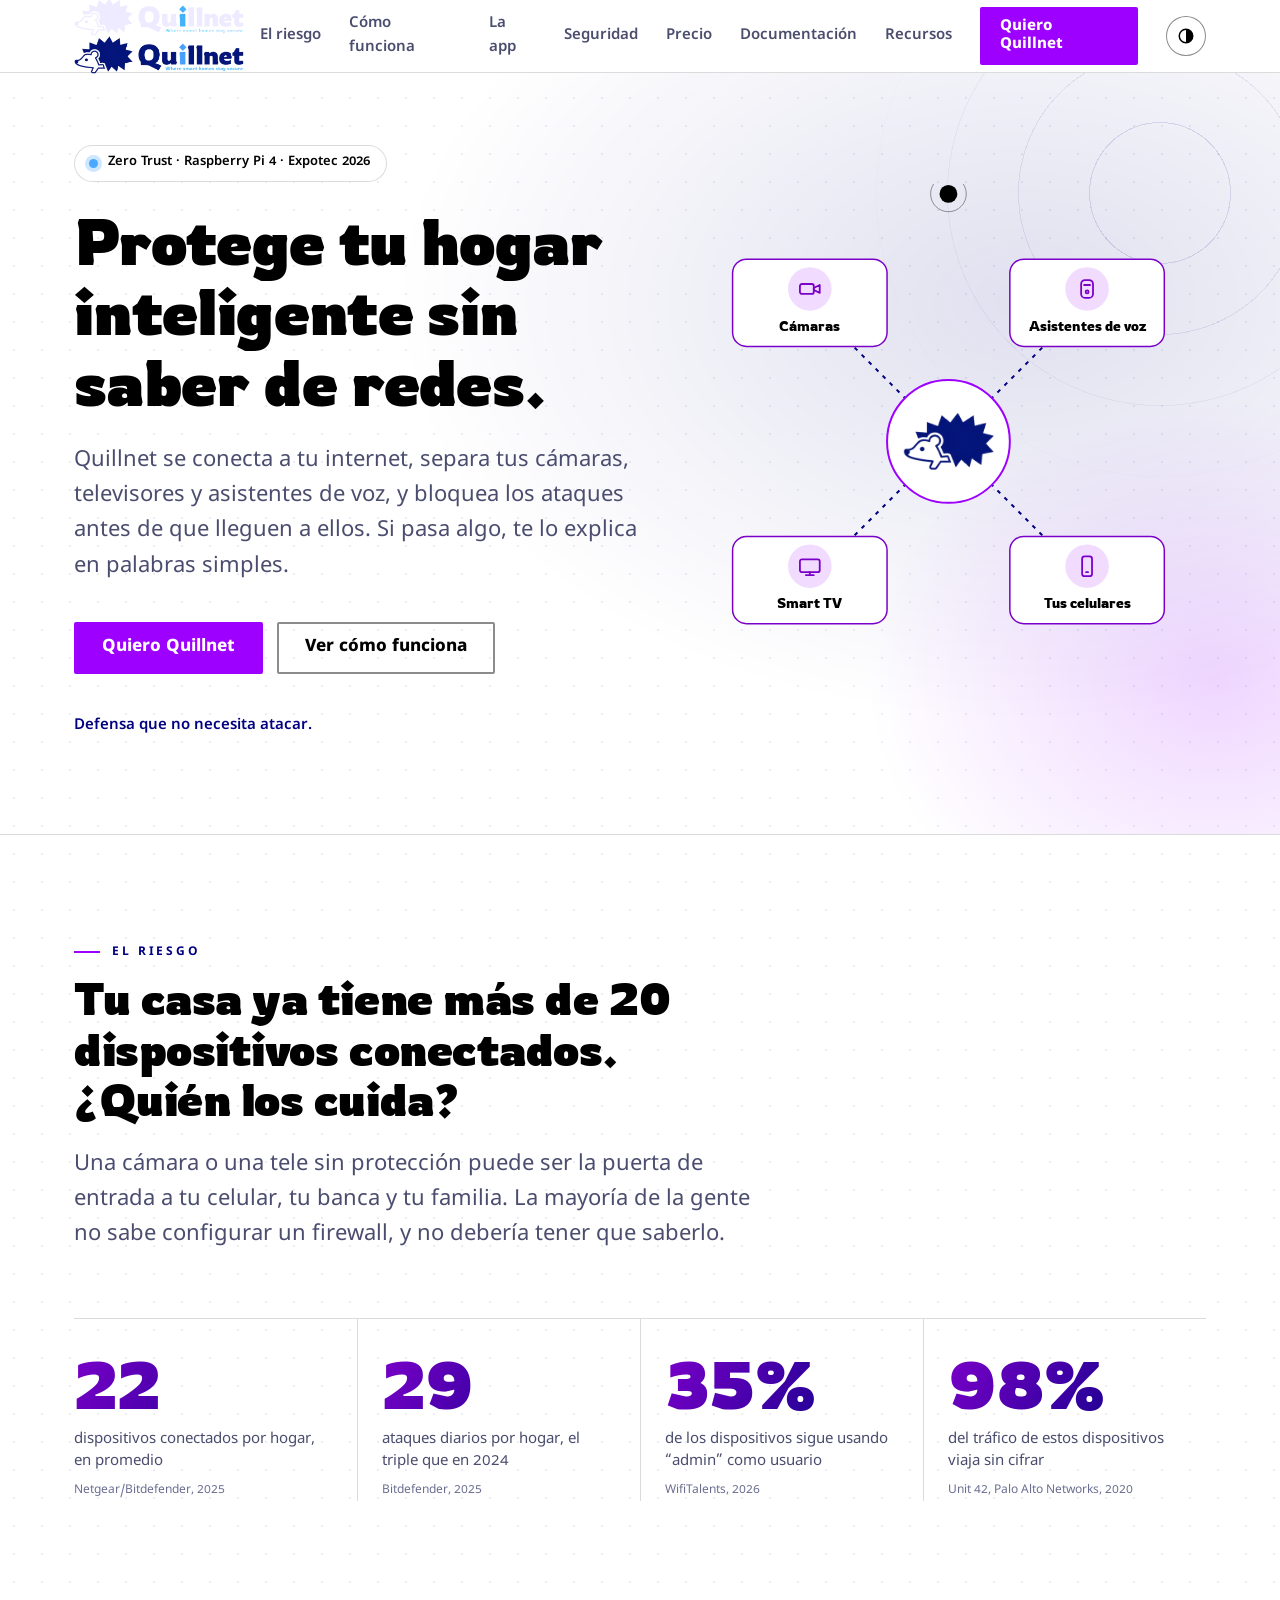
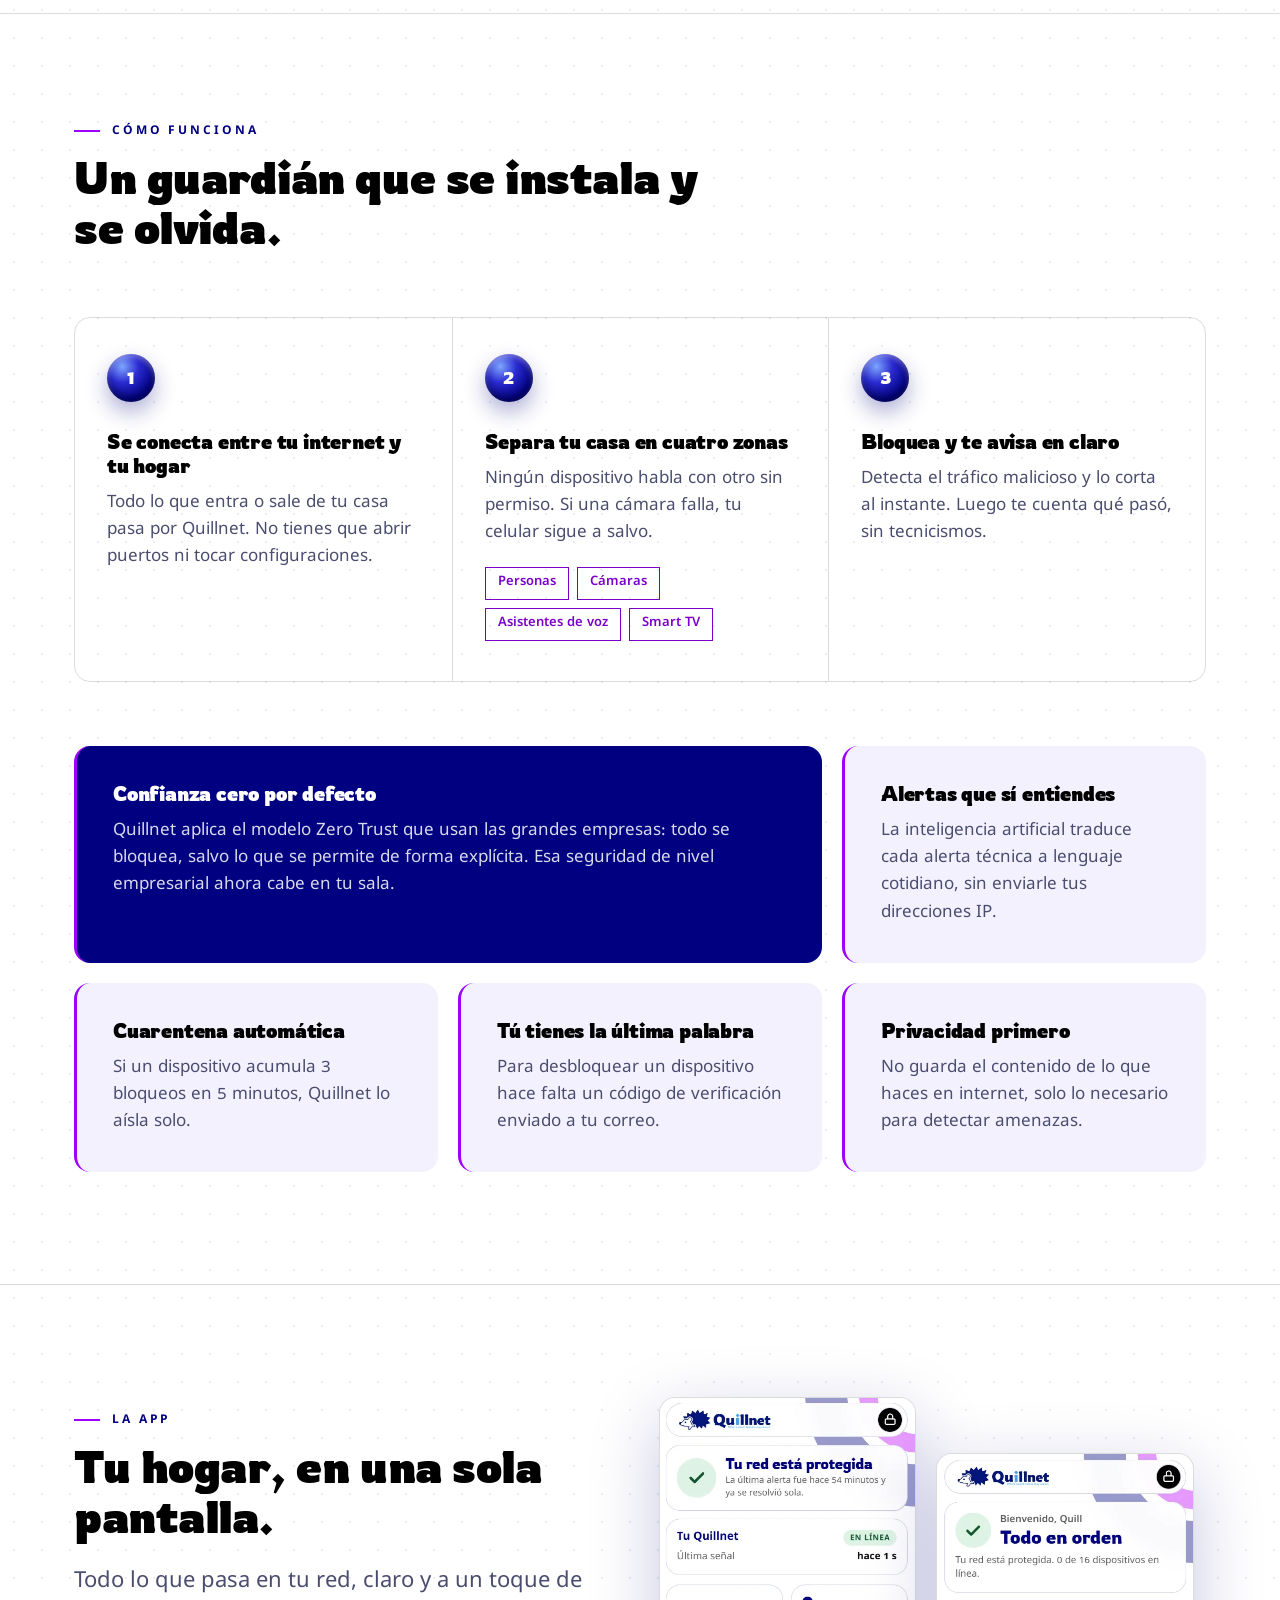
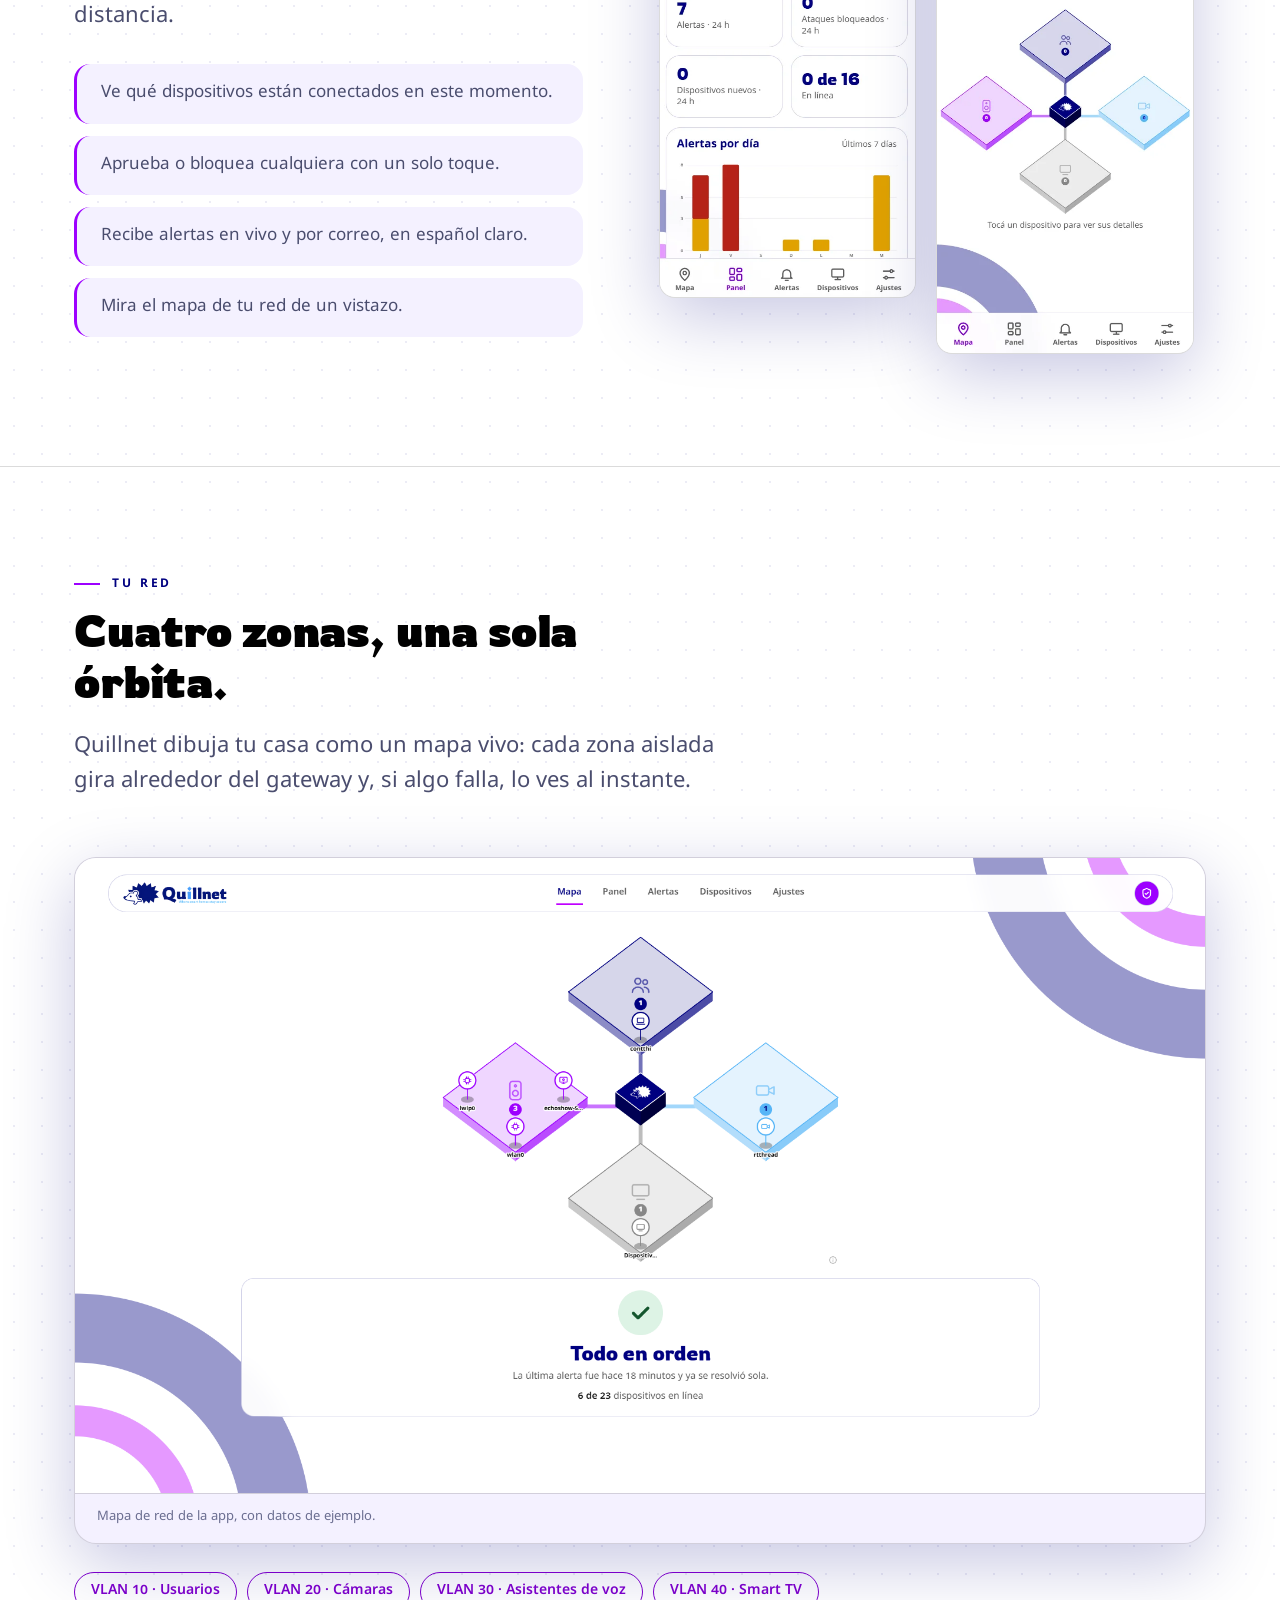
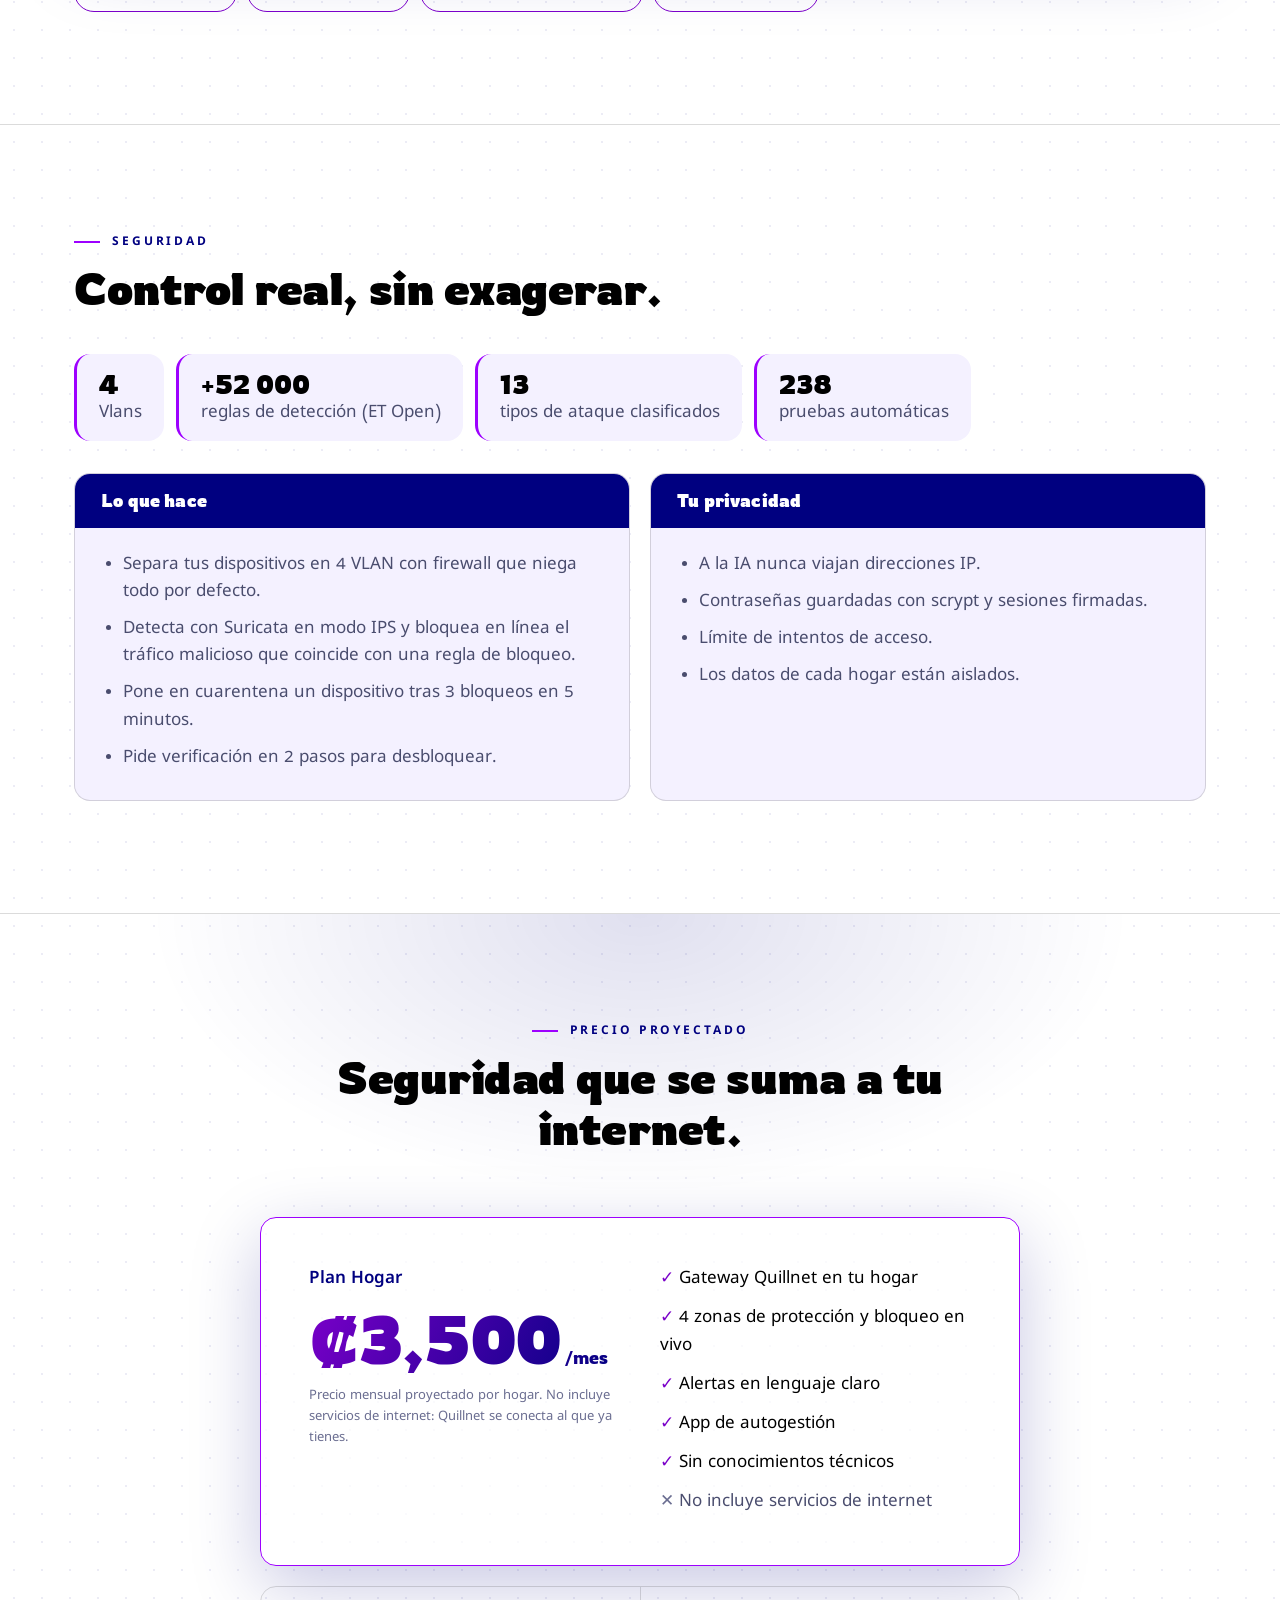
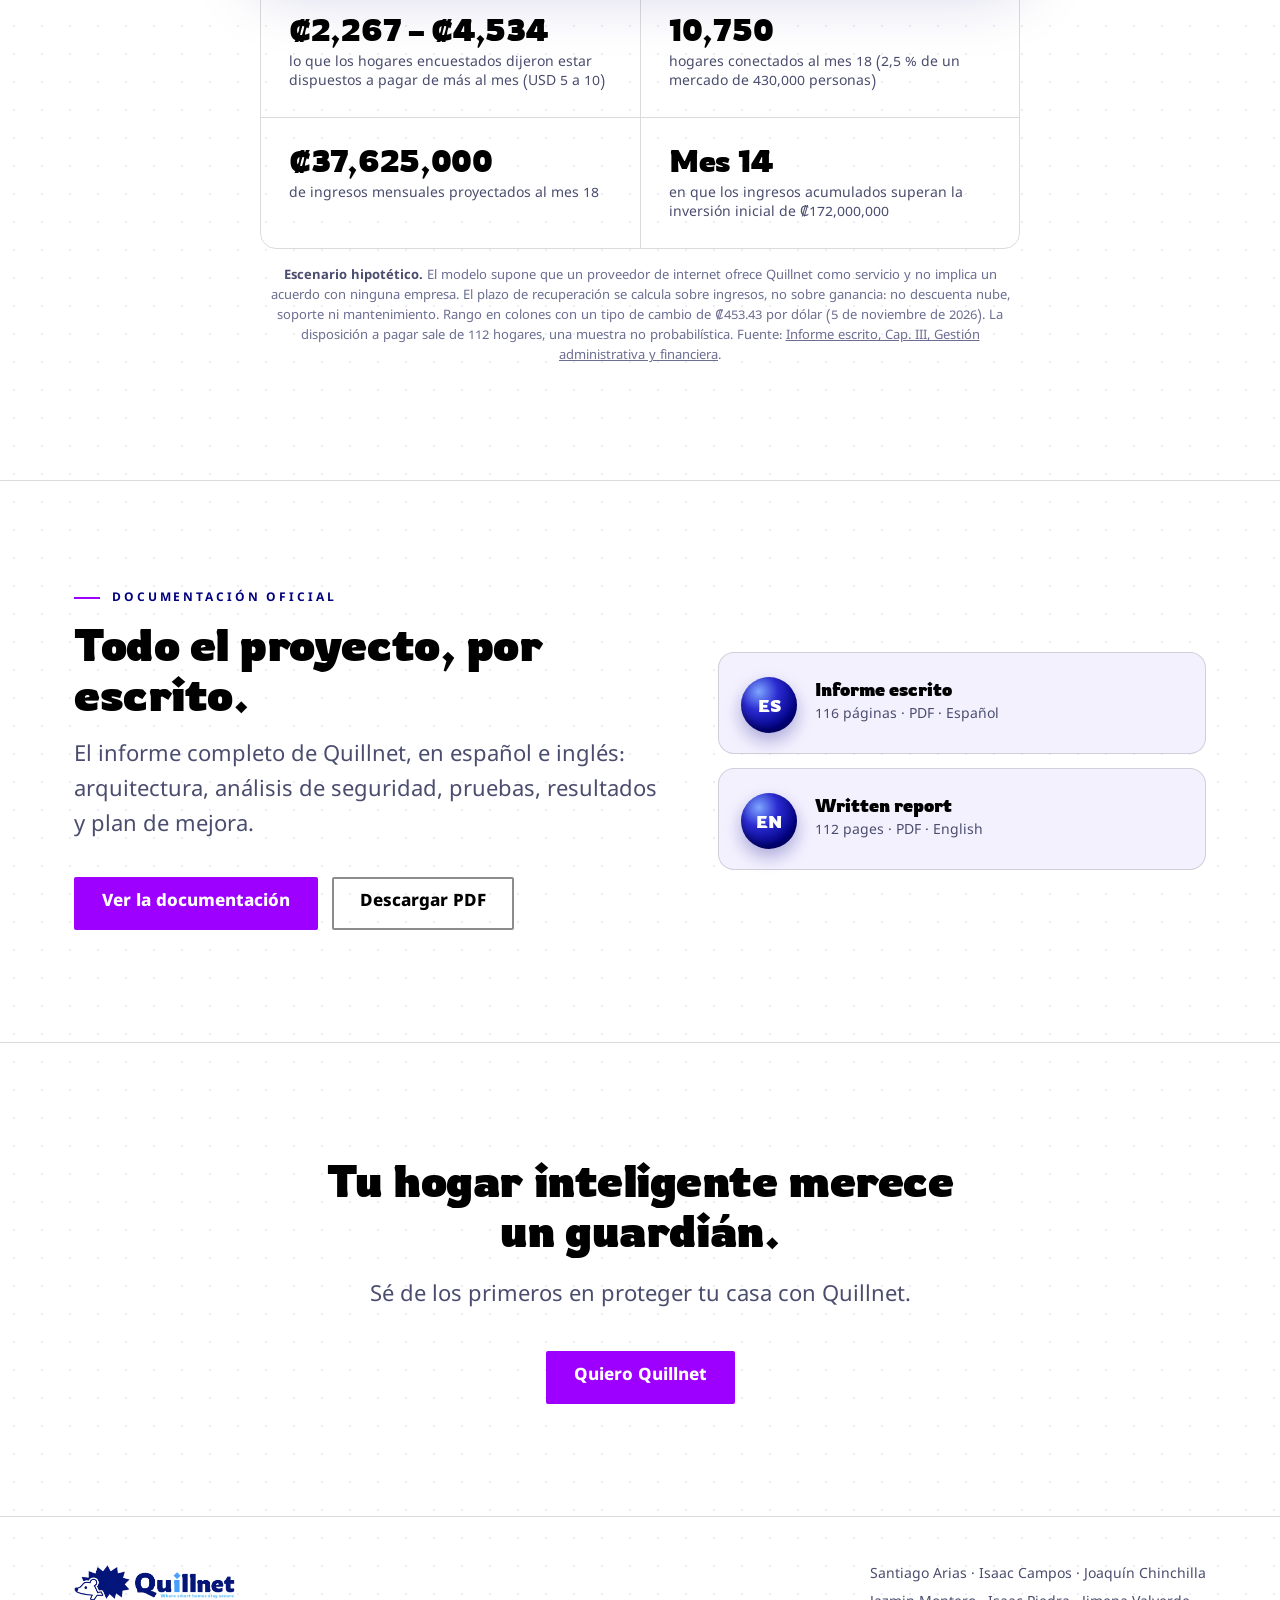
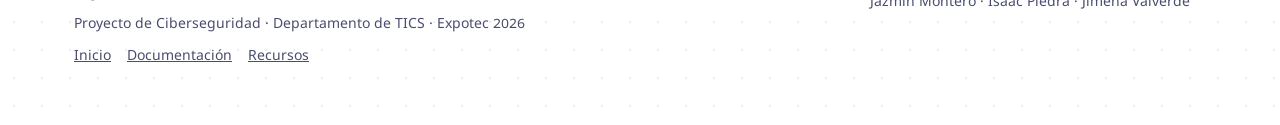
==== commit 7441114d: "Cambie imagenes de el mapa Added additional images to the red section for enhanced visual representa" ====
--- a/index.html
+++ b/index.html
@@ -73,7 +73,7 @@
 <p class="eyebrow">Tu red</p>
 <h2>Cuatro zonas, una sola órbita.</h2>
 <p class="lead" style="margin-top:24px">Quillnet dibuja tu casa como un mapa vivo: cada zona aislada gira alrededor del gateway y, si algo falla, lo ves al instante.</p>
-<figure class="figure"><img class="lg-l" src="assets/img/red-orbita-claro.webp" alt="Mapa de red de Quillnet en modo claro: cuatro VLAN alrededor de la Raspberry Pi y la salida a internet" loading="lazy" width="1800" height="1013"><img class="lg-d" src="assets/img/red-orbita-oscuro.webp" alt="Mapa de red de Quillnet en modo oscuro: cuatro VLAN alrededor de la Raspberry Pi y la salida a internet" loading="lazy" width="1800" height="1013"><figcaption class="figcap">Mapa de red de la app, con datos de ejemplo.</figcaption></figure>
+<figure class="figure"><img class="lg-l" src="assets/img/Captura de pantalla 2026-11-11 134157.png" alt="Mapa de red de Quillnet en modo claro: cuatro VLAN alrededor de la Raspberry Pi y la salida a internet" loading="lazy" width="1800" height="1013"><img class="lg-d" src="assets/img/Captura de pantalla 2026-11-11 134353.png" alt="Mapa de red de Quillnet en modo oscuro: cuatro VLAN alrededor de la Raspberry Pi y la salida a internet" loading="lazy" width="1800" height="1013"><figcaption class="figcap">Mapa de red de la app, con datos de ejemplo.</figcaption></figure>
 <ul class="red-note"><li>VLAN 10 · Usuarios</li><li>VLAN 20 · Cámaras</li><li>VLAN 30 · Asistentes de voz</li><li>VLAN 40 · Smart TV</li></ul>
 </div></section>
 
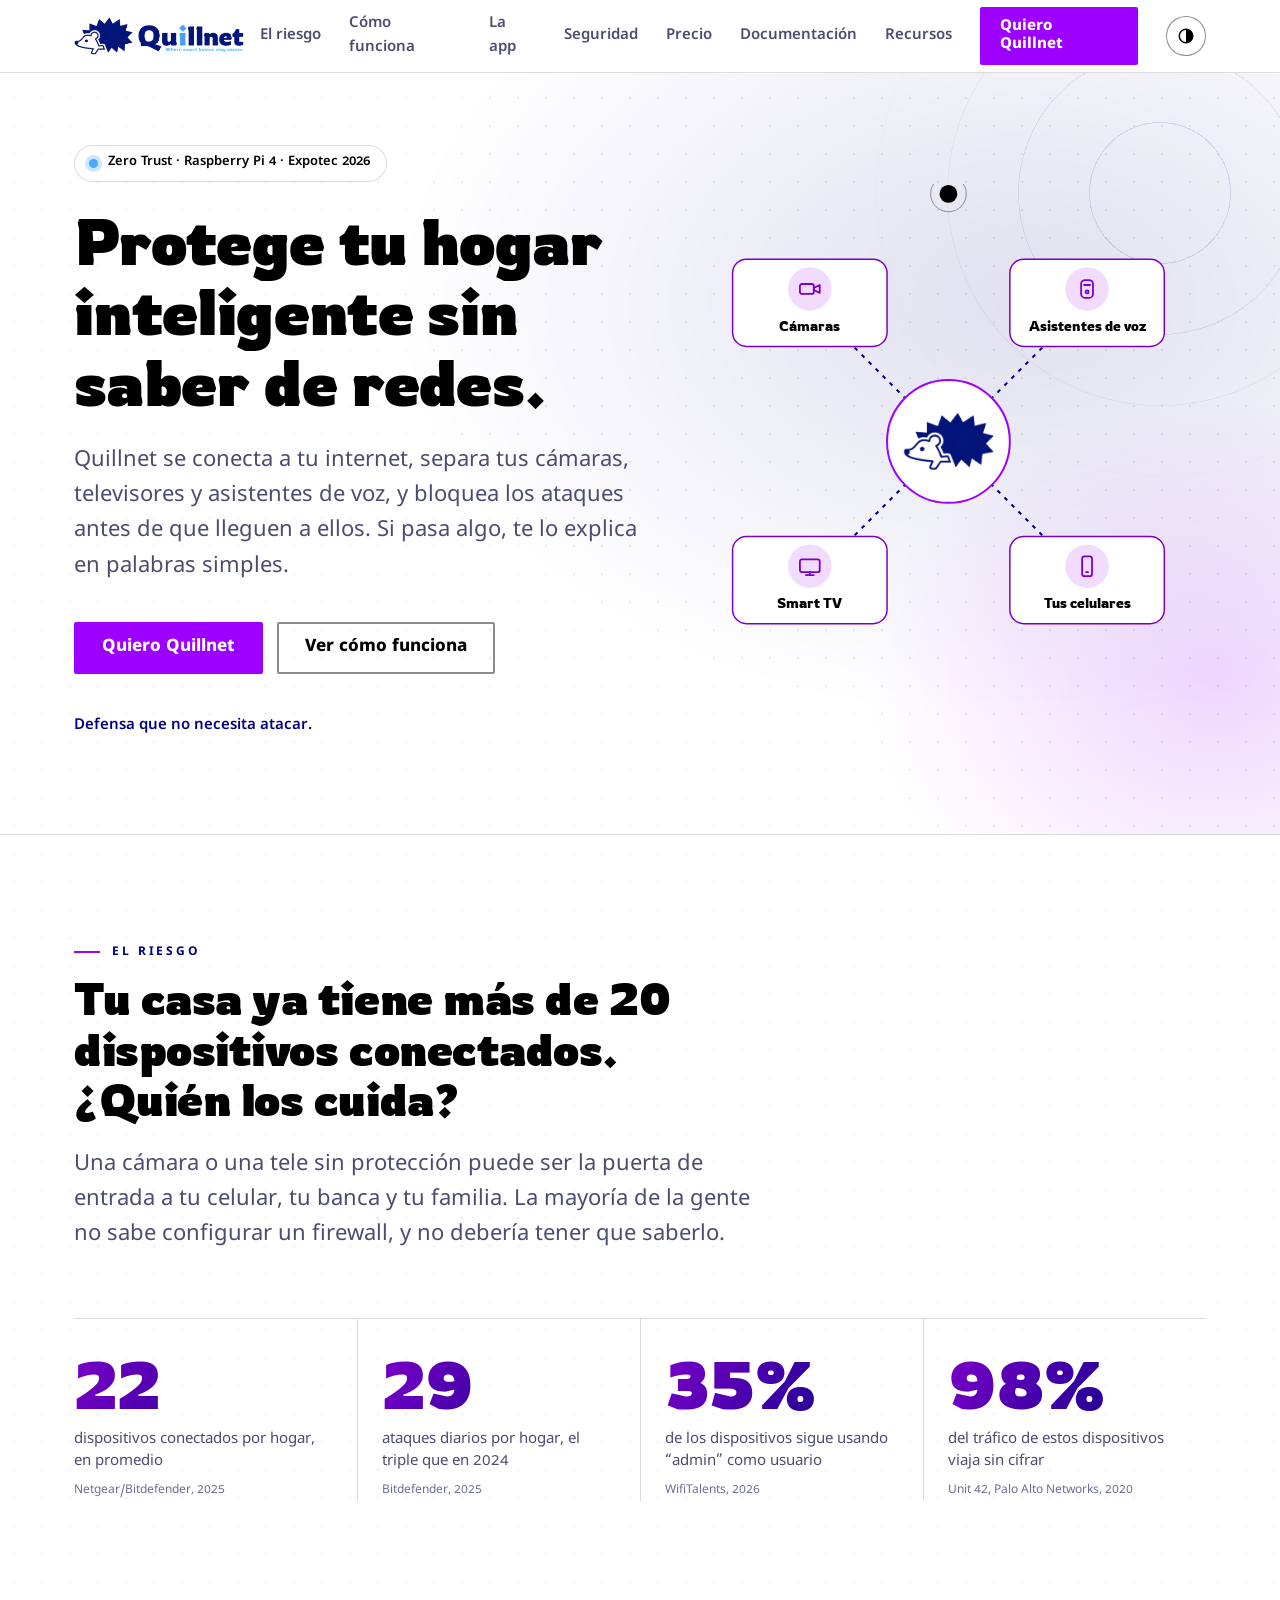
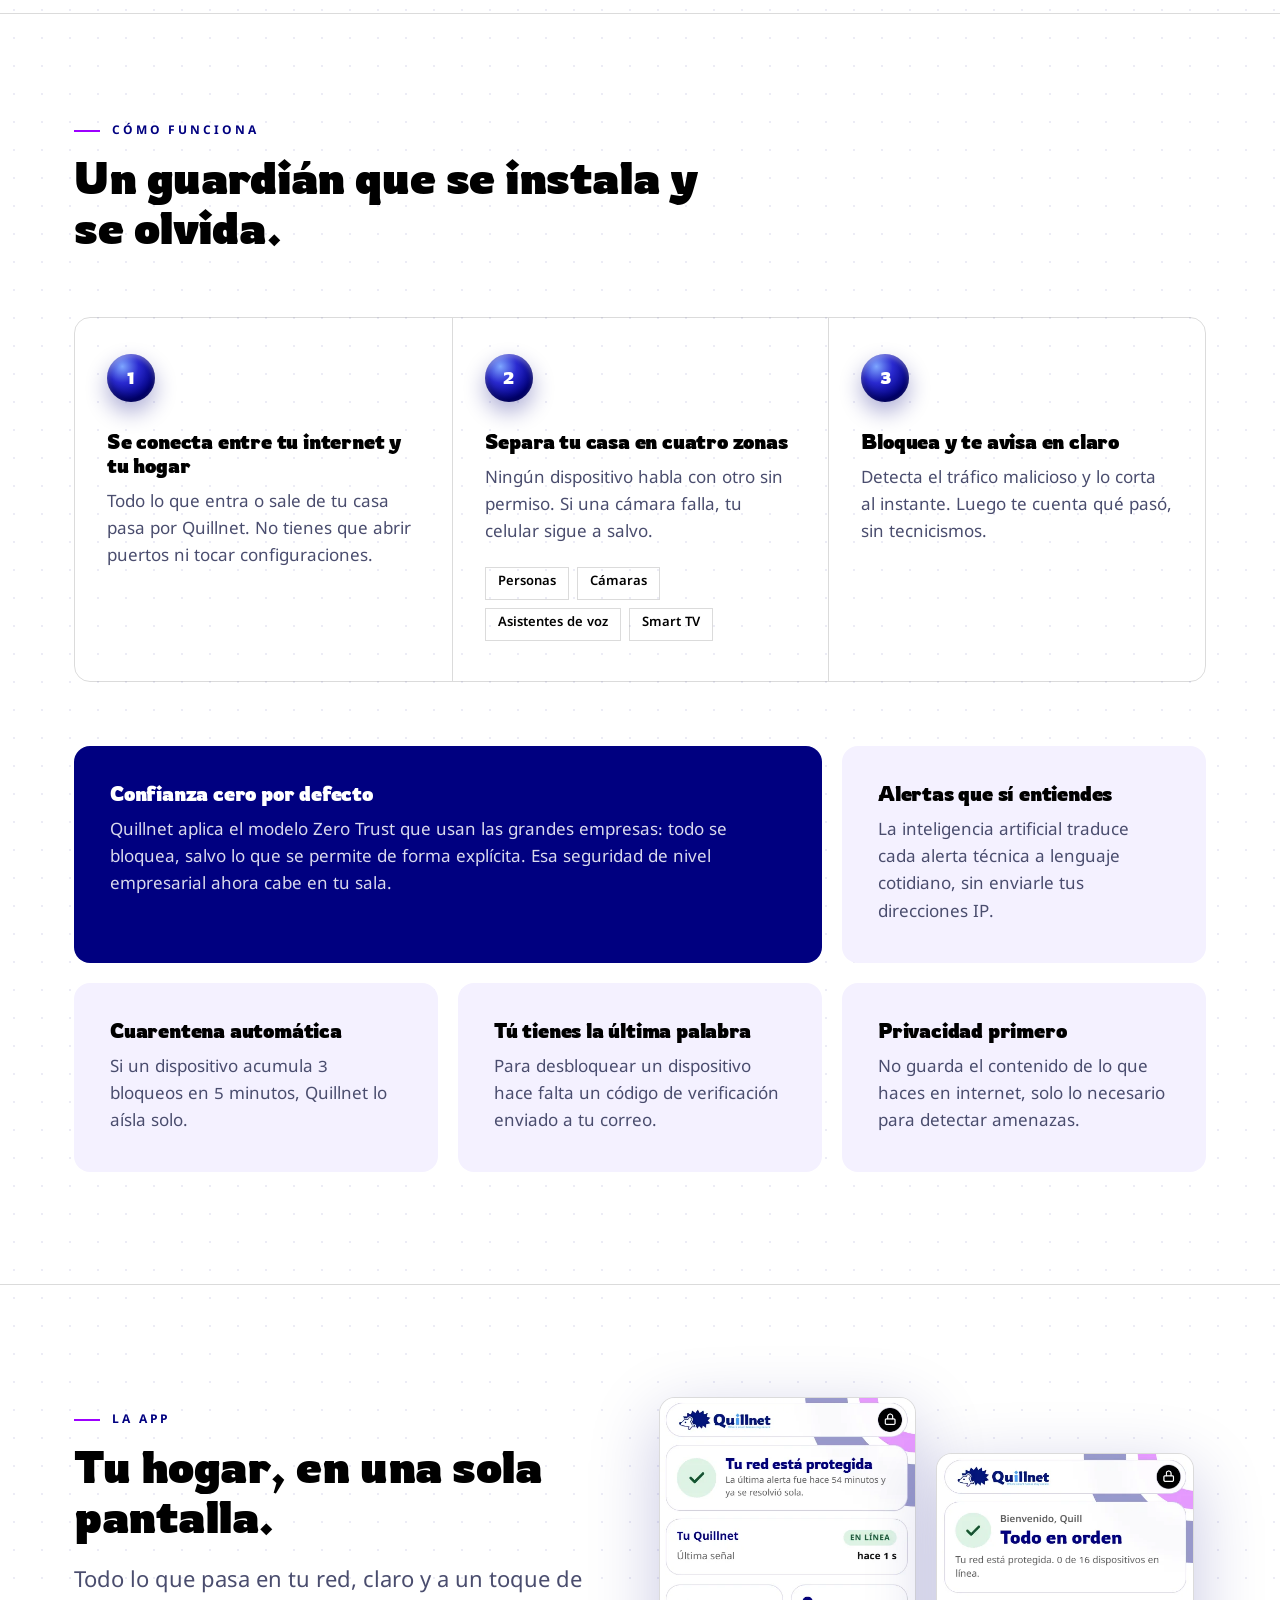
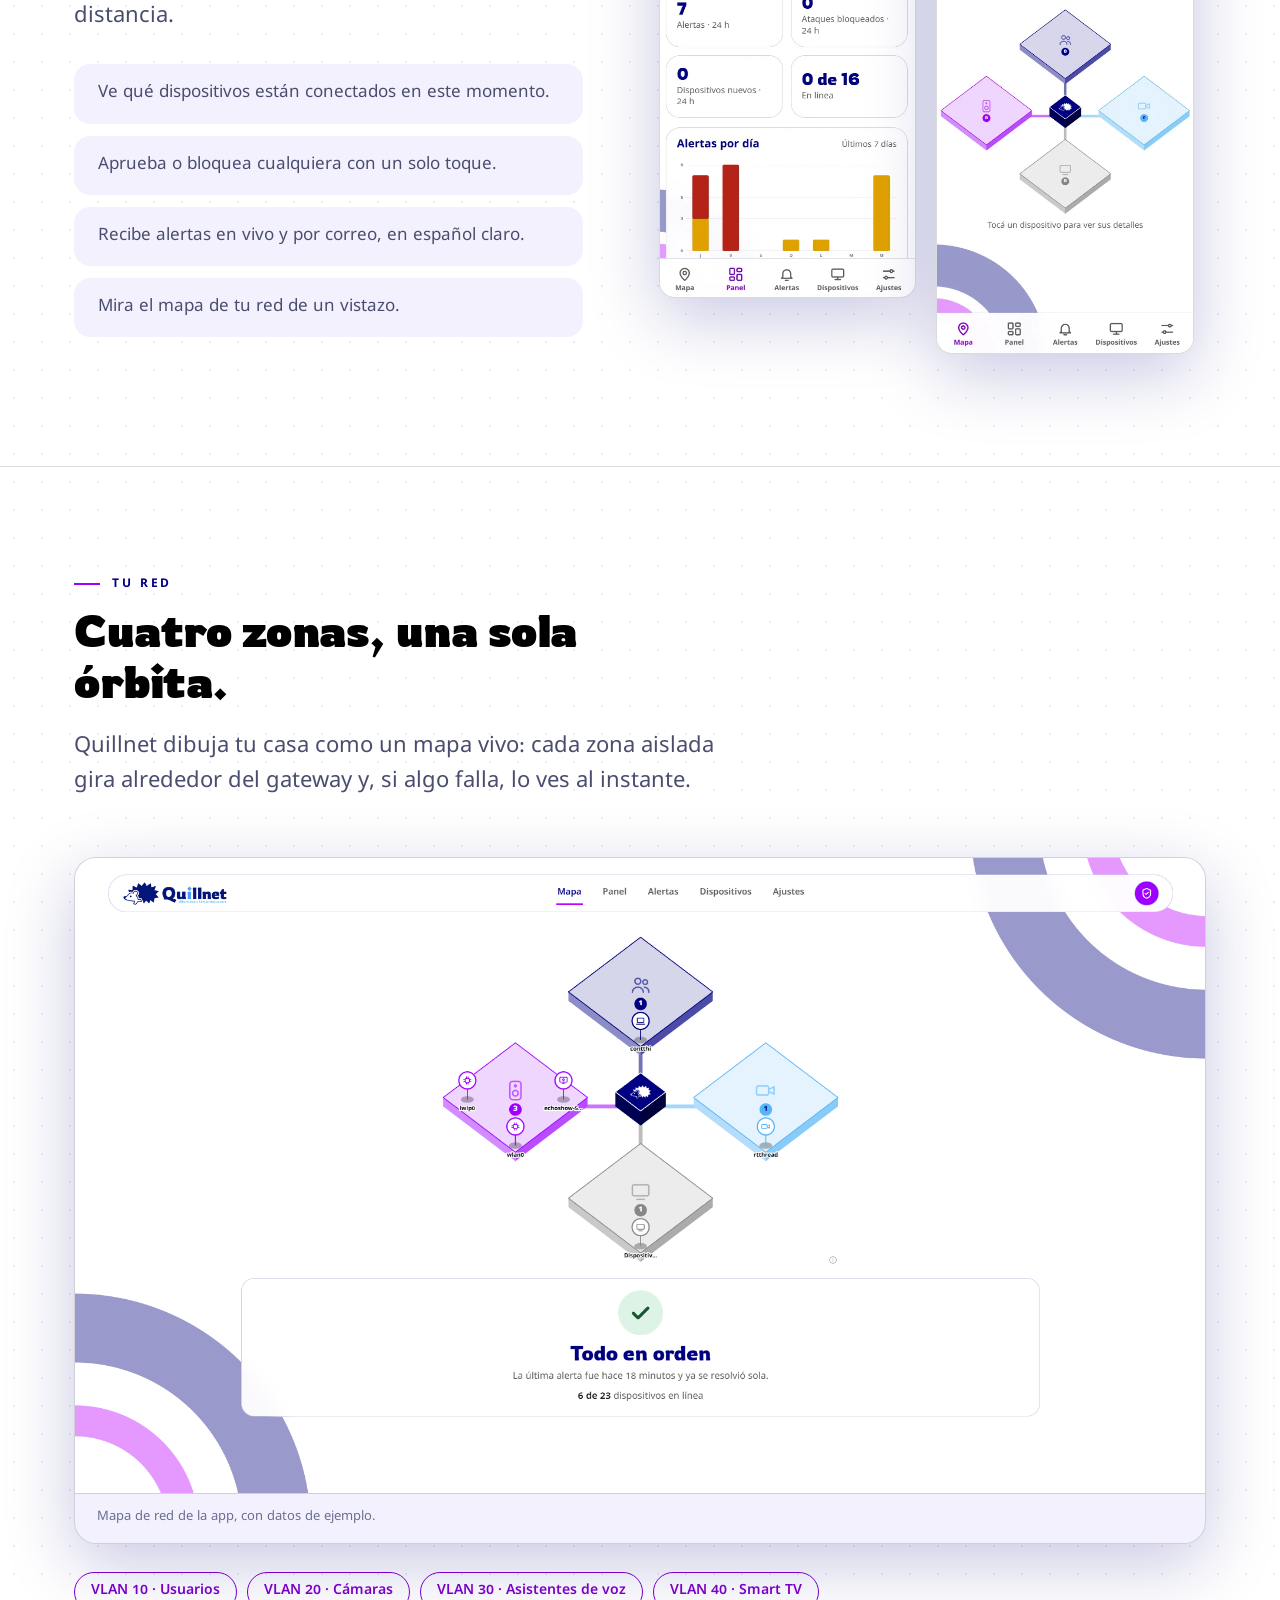
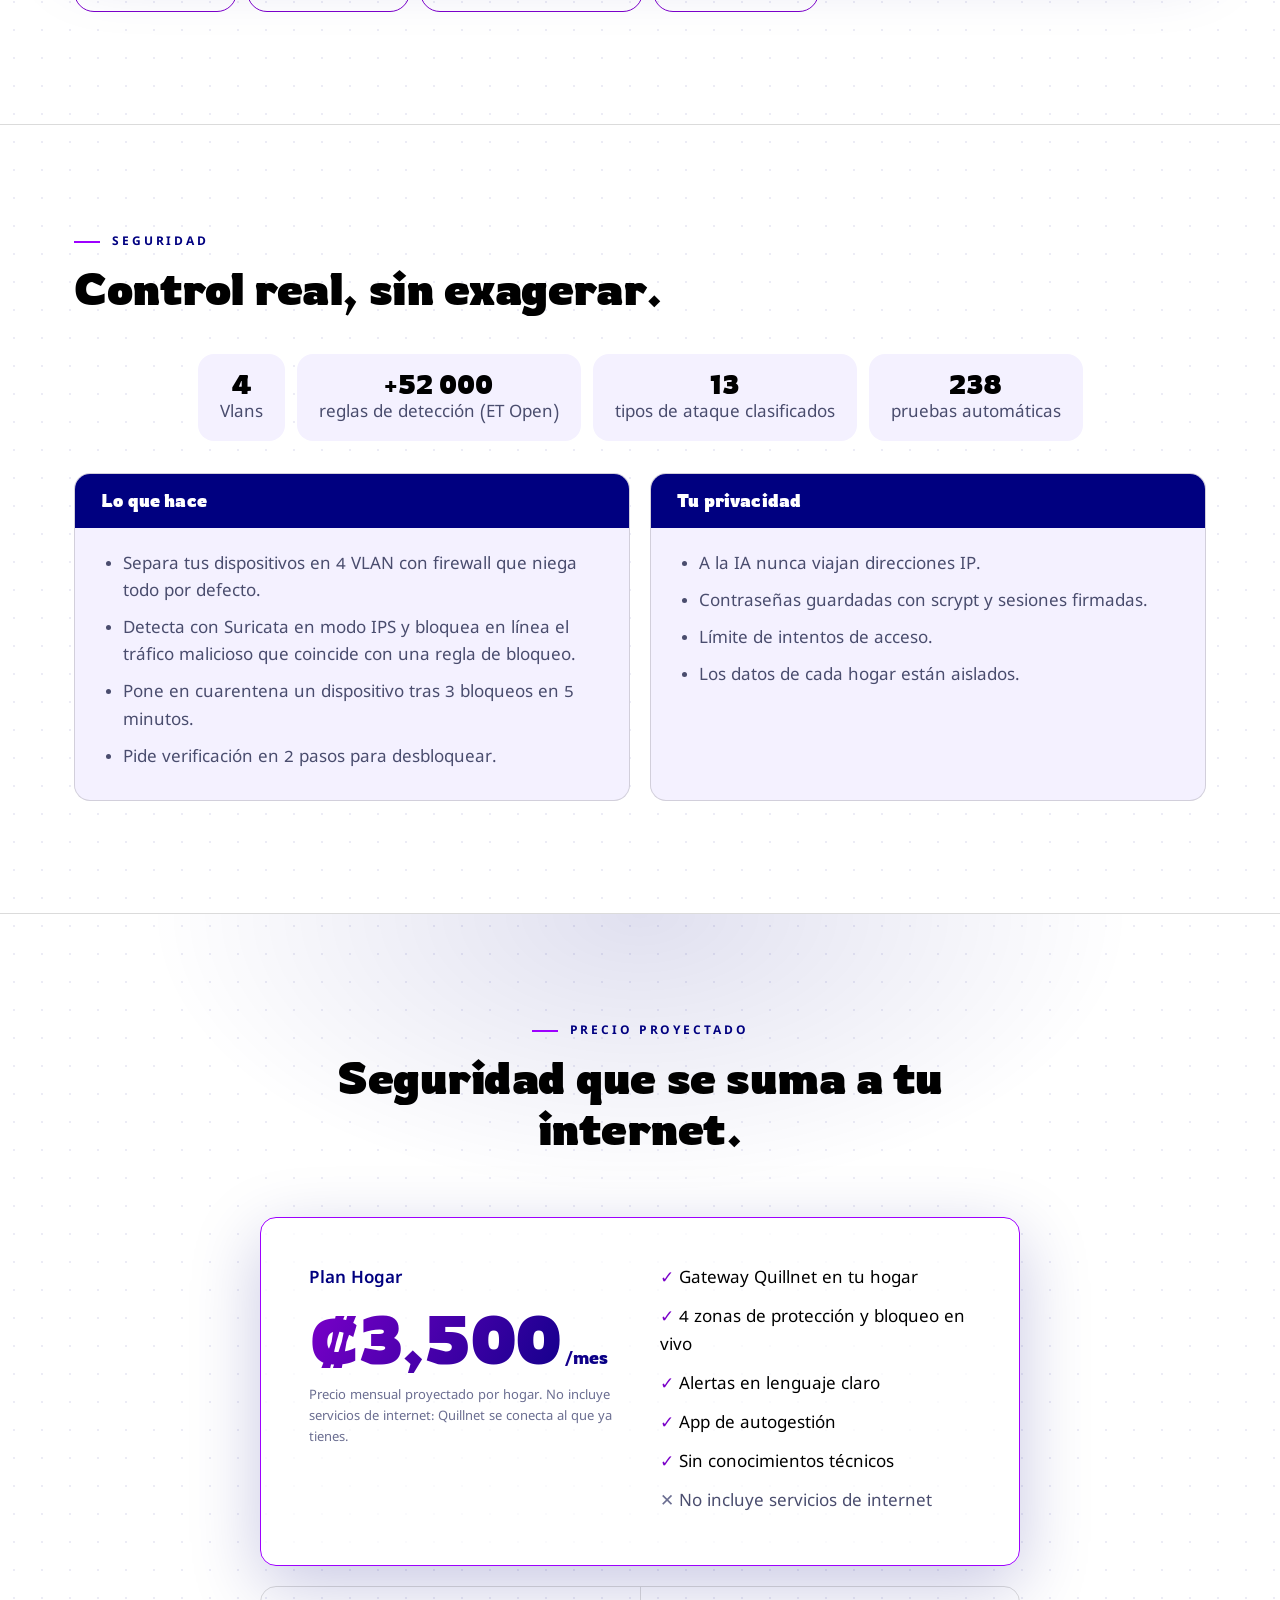
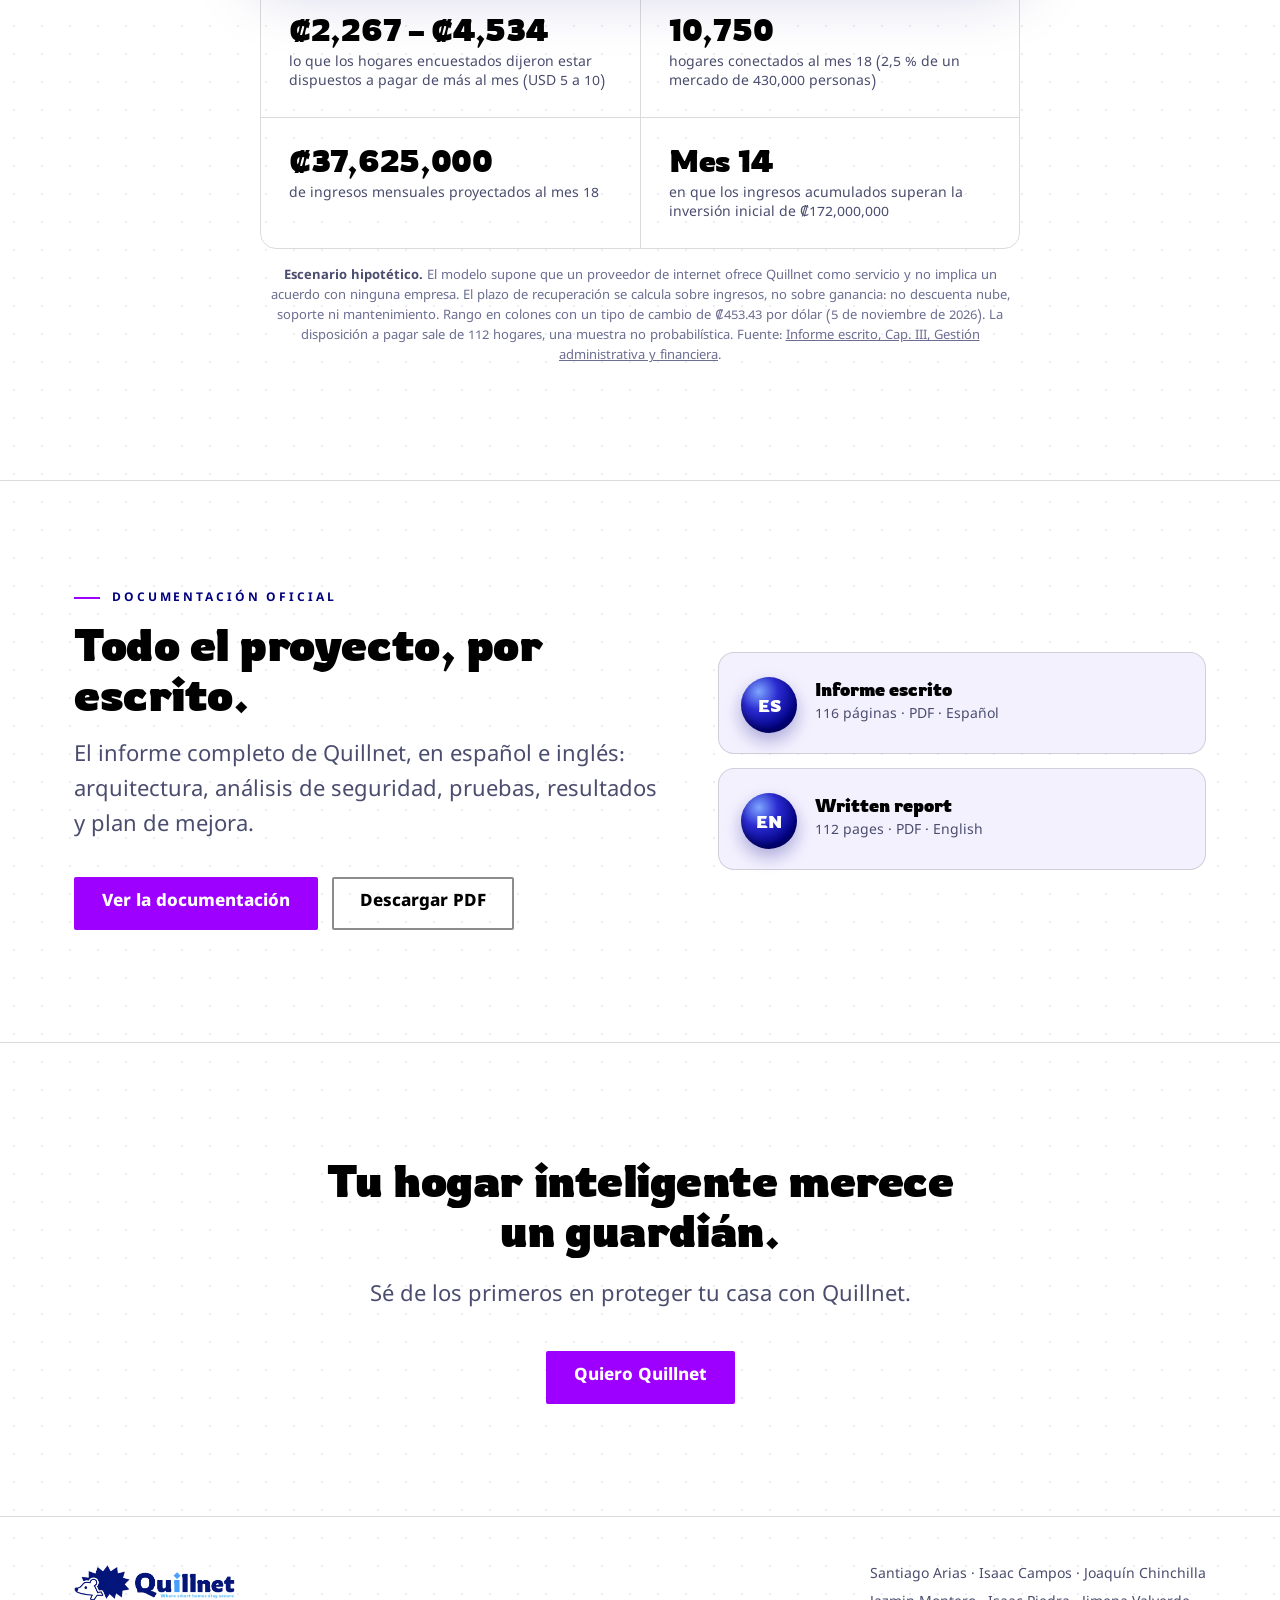
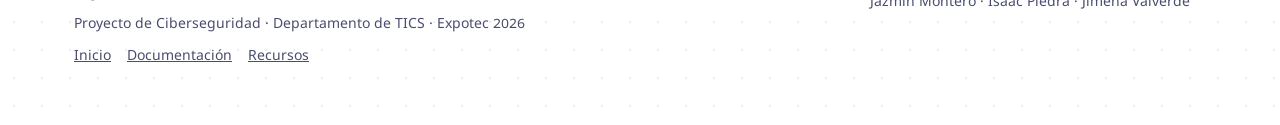
==== commit 3f222f05: "Header de inicio: logo oscuro solo en modo oscuro Al logo oscuro del header de index.html le faltaba" ====
--- a/index.html
+++ b/index.html
@@ -9,7 +9,7 @@
 <link rel="stylesheet" href="css/styles.css"><link rel="stylesheet" href="css/quill.css">
 </head>
 <body>
-<header><div class="wrap"><a href="#top" aria-label="Quillnet, inicio"><img src="assets/img/logo-dark.png" alt="Quillnet"><img class="lg-l" src="assets/img/logo-light.png" alt="Quillnet"></a>
+<header><div class="wrap"><a href="#top" aria-label="Quillnet, inicio"><img class="lg-d" src="assets/img/logo-dark.png" alt="Quillnet"><img class="lg-l" src="assets/img/logo-light.png" alt="Quillnet"></a>
 <nav aria-label="Principal"><a href="#problema">El riesgo</a><a href="#como">Cómo funciona</a><a href="#app">La app</a><a href="#seguridad">Seguridad</a><a href="#precio">Precio</a><a href="documentacion.html">Documentación</a><a href="recursos.html">Recursos</a><a class="btn" href="#contacto">Quiero Quillnet</a><button class="tg" id="tg" type="button" aria-label="Cambiar entre modo claro y oscuro" title="Modo claro / oscuro"><svg viewBox="0 0 24 24" aria-hidden="true"><circle cx="12" cy="12" r="9" fill="none" stroke="currentColor" stroke-width="2"/><path d="M12 3a9 9 0 0 1 0 18z" fill="currentColor"/></svg></button></nav></div></header>
 
 <main id="top">
--- a/css/styles.css
+++ b/css/styles.css
@@ -55,9 +55,10 @@
 .step i{color:#fff;font-style:normal;display:grid;place-items:center;width:44px;height:44px;background:var(--navy);font-weight:800;margin-bottom:28px}
 .step p{margin-top:12px;color:var(--mute)}
 .zones{display:flex;flex-wrap:wrap;gap:8px;margin-top:20px}
-.zones span{font-size:13px;font-weight:600;padding:5px 12px;border:1px solid var(--violet-l);color:var(--violet-l)}
+/* Zonas de los pasos y tarjetas: sin bordes violetas (el violeta queda solo para lo interactivo) */
+.zones span{font-size:13px;font-weight:600;padding:5px 12px;border:1px solid var(--line);color:var(--text)}
 .feats{display:grid;grid-template-columns:repeat(6,1fr);gap:20px;margin-top:64px}
-.feat{background:var(--surf);padding:36px;border-left:3px solid var(--violet)}
+.feat{background:var(--surf);padding:36px}
 .feat:nth-child(1){grid-column:span 4;background:var(--navy);color:#fff}.feat:nth-child(1) p{color:rgba(255,255,255,.85)}
 .feat:nth-child(2){grid-column:span 2}
 .feat:nth-child(n+3){grid-column:span 2}
@@ -114,7 +115,7 @@
 .zn:hover .zone{stroke-width:2.5}
 /* --- App: lista en tarjetas --- */
 .app ul{gap:12px;margin-top:28px}
-.app li{background:var(--surf);border-left:3px solid var(--violet);padding:16px 20px 16px 24px}
+.app li{background:var(--surf);padding:16px 20px 16px 24px}
 .app li::before{display:none}
 /* --- Plan: lo que no incluye --- */
 .plan li.no{color:var(--mute)}.plan li.no::before{content:"✕ ";color:var(--dim)}
@@ -122,7 +123,8 @@
 footer .links{margin-top:10px}footer .links a{margin-right:16px}
 
 /* --- Seguridad, proceso, galería --- */
-.chips{display:flex;flex-wrap:wrap;gap:12px;margin:40px 0 0;padding:0}.chips li{list-style:none;background:var(--surf);border-left:3px solid var(--violet);padding:14px 22px;color:var(--mute)}.chips b{display:block;font:700 26px "Rowdies",sans-serif;color:var(--text)}
+/* Chips: sin borde lateral de color, contenido y fila centrados */
+.chips{display:flex;flex-wrap:wrap;justify-content:center;gap:12px;margin:40px 0 0;padding:0}.chips li{list-style:none;background:var(--surf);border:0;padding:14px 22px;color:var(--mute);text-align:center}.chips b{display:block;font:700 26px "Rowdies",sans-serif;color:var(--text)}
 .cards{display:grid;grid-template-columns:repeat(3,1fr);gap:20px;margin-top:32px}.card{background:var(--surf);padding:32px}.card ul{margin:16px 0 0;padding-left:20px;color:var(--mute);display:grid;gap:10px}
 @media (max-width:900px){.cards{grid-template-columns:1fr}}
 header a:first-child{flex-shrink:0}
--- a/css/quill.css
+++ b/css/quill.css
@@ -31,7 +31,6 @@
 
 /* Tarjetas redondeadas */
 .feat,.test,.tip,.gloss>div,.card,.plan,.facts,.steps,.chips li,.app li,.phone{border-radius:var(--card-r)}
-.feat,.tip,.gloss>div,.chips li,.app li{border-left-width:3px}
 .steps{overflow:hidden}
 .facts{overflow:hidden}
 .feat{transition:transform .25s ease,box-shadow .25s ease}
@@ -106,10 +105,10 @@
 .kpi small{display:block;margin-top:6px;color:var(--dim);font-size:12px}
 
 .findings{display:grid;grid-template-columns:repeat(3,1fr);gap:20px;margin-top:48px}
-.finding{padding:30px;border-radius:var(--card-r);background:var(--surf);border-left:3px solid var(--violet)}
+.finding{padding:30px;border-radius:var(--card-r);background:var(--surf)}
 .finding h3{font-size:19px}
 .finding p{margin-top:12px;color:var(--mute);font-size:16px}
-.finding.warn{border-left-color:var(--navy);background:transparent;border:1px solid var(--line);border-left:3px solid var(--navy)}
+.finding.warn{background:transparent;border:1px solid var(--line)}
 
 .toc{width:100%;margin-top:48px;border-collapse:separate;border-spacing:0;border:1px solid var(--line);border-radius:var(--card-r);overflow:hidden;font-size:16px}
 .toc th{background:var(--navy);color:#fff;text-align:left;font:700 12px "Noto Sans Telugu",sans-serif;letter-spacing:.16em;text-transform:uppercase;padding:14px 20px}
@@ -127,7 +126,7 @@
 .infra .shot img{width:100%;height:auto}
 
 .cite{margin-top:40px;display:grid;grid-template-columns:1.3fr .7fr;gap:24px}
-.cite blockquote{margin:0;padding:28px 30px;border-radius:var(--card-r);background:var(--surf);border-left:3px solid var(--violet);color:var(--mute);font-size:16px;line-height:1.65}
+.cite blockquote{margin:0;padding:28px 30px;border-radius:var(--card-r);background:var(--surf);color:var(--mute);font-size:16px;line-height:1.65}
 .cite blockquote em{color:var(--text);font-style:italic}
 .cite .copy{margin-top:18px}
 .cover{padding:28px 30px;border:1px solid var(--line);border-radius:var(--card-r)}
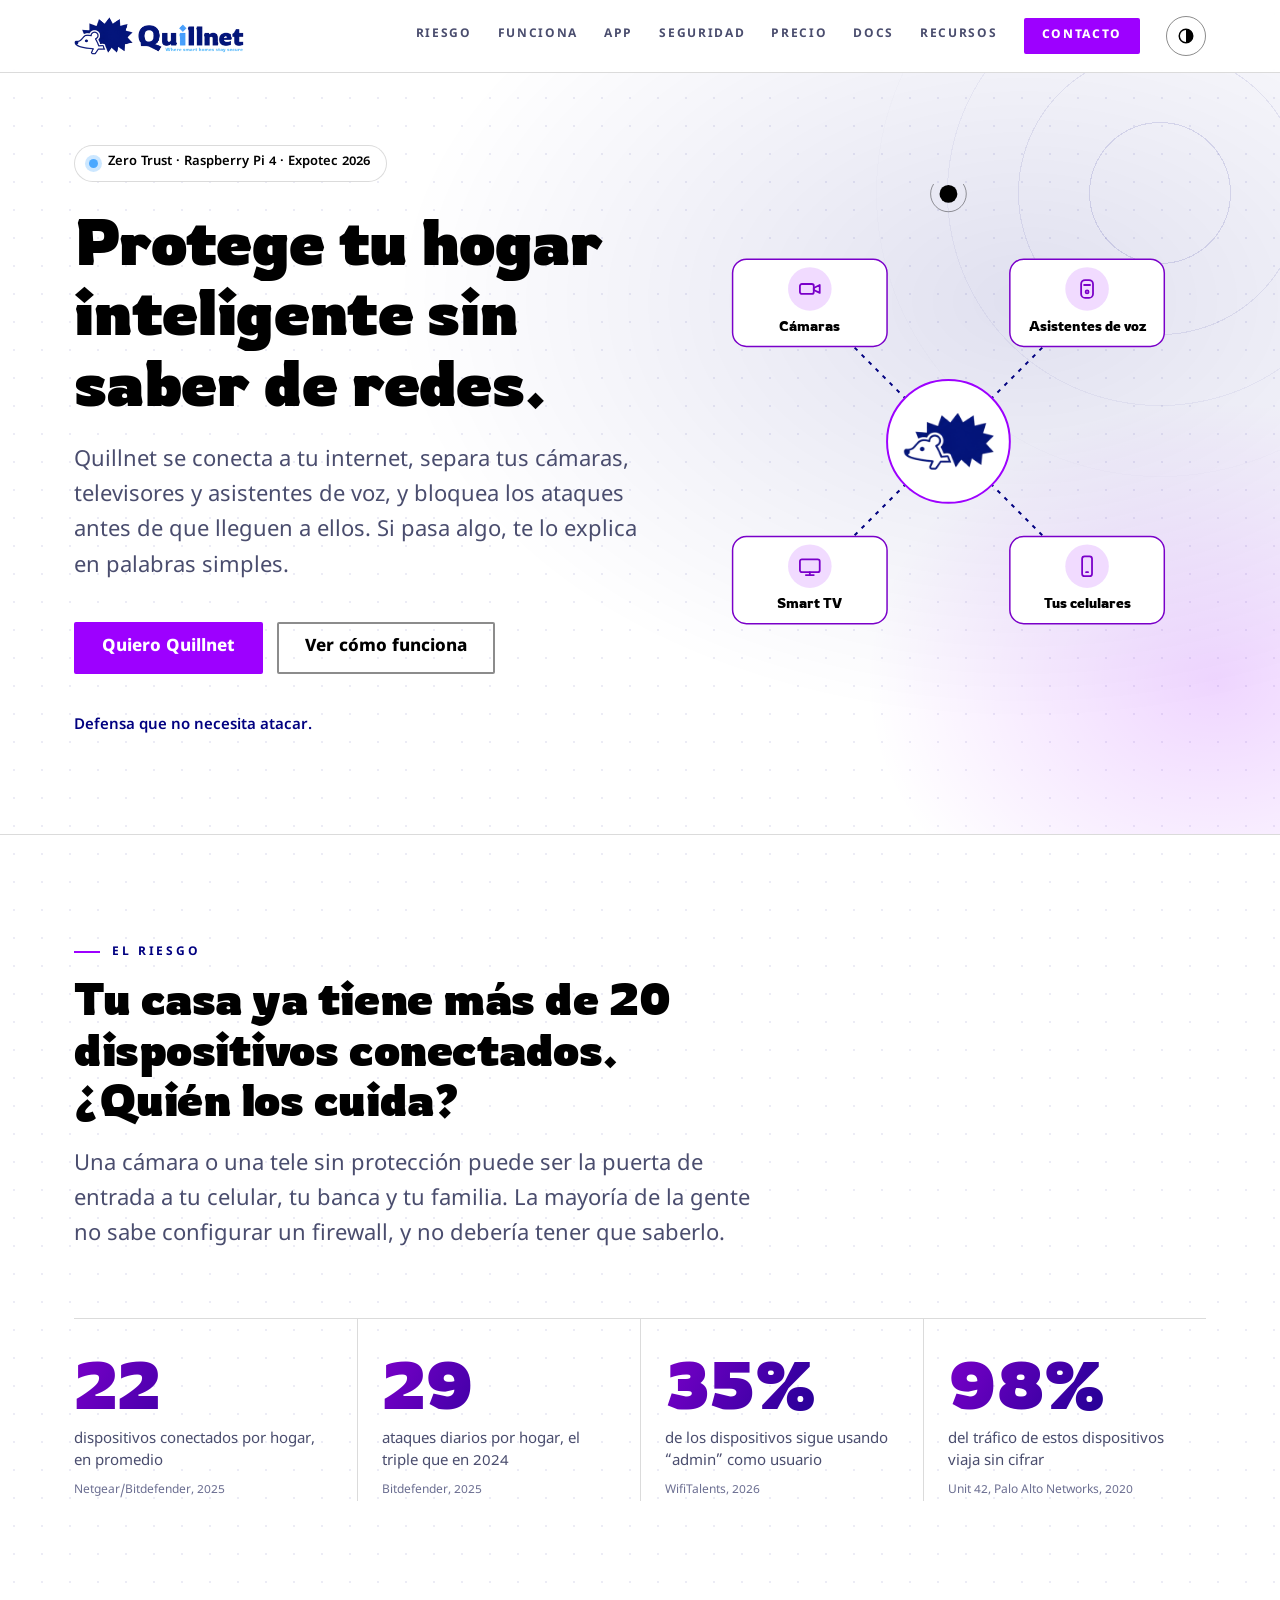
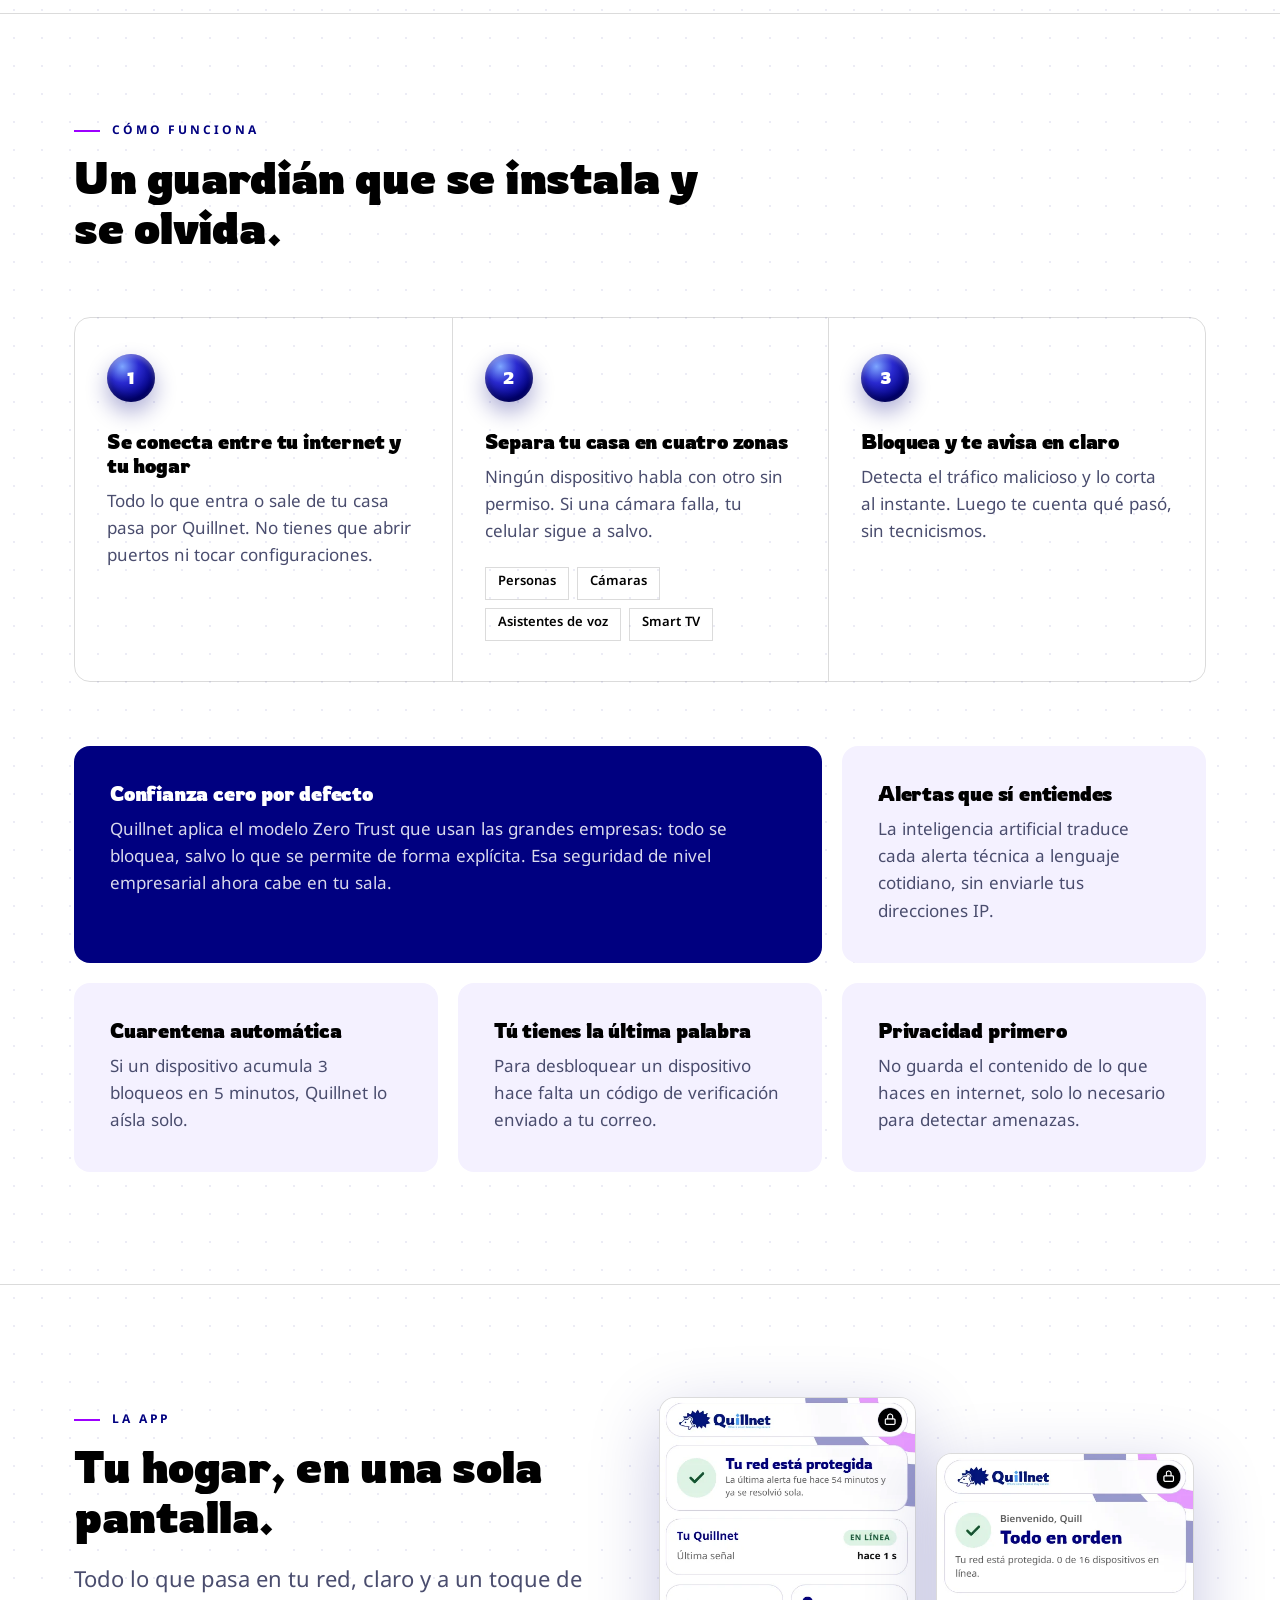
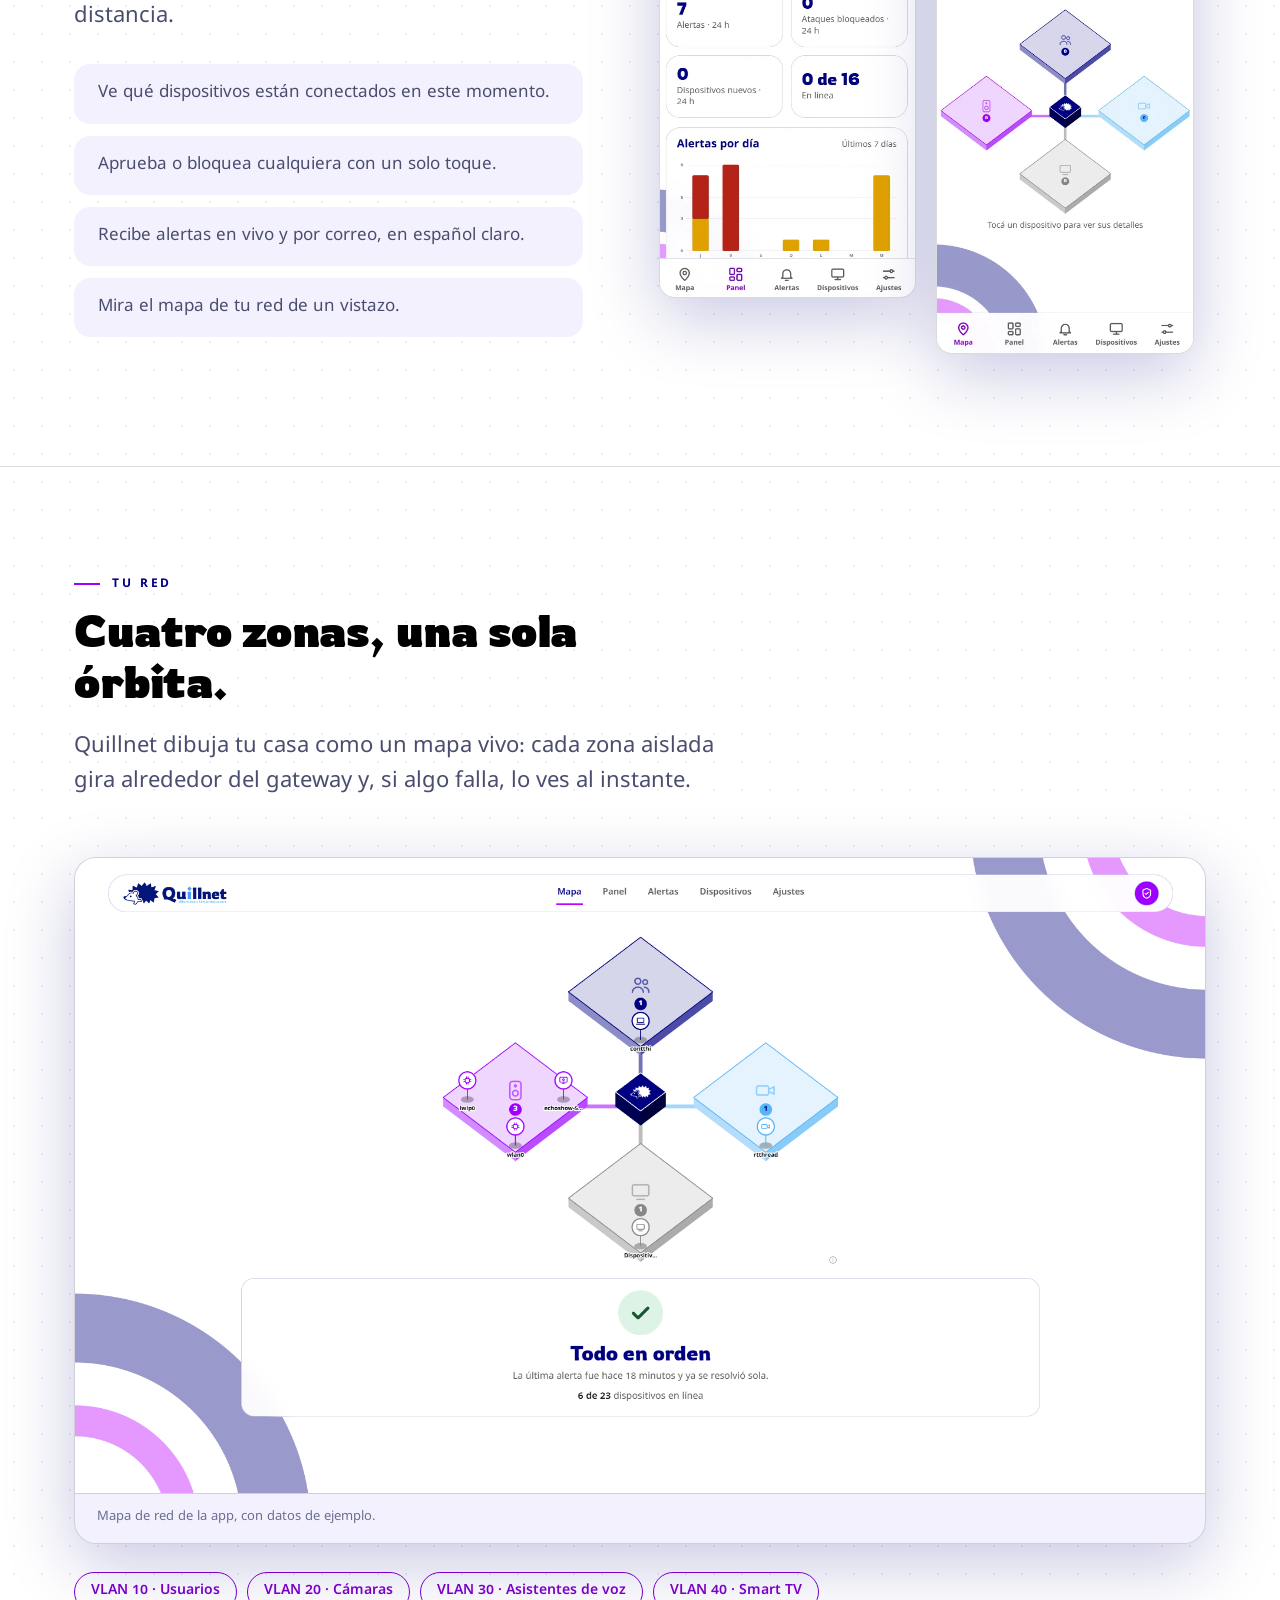
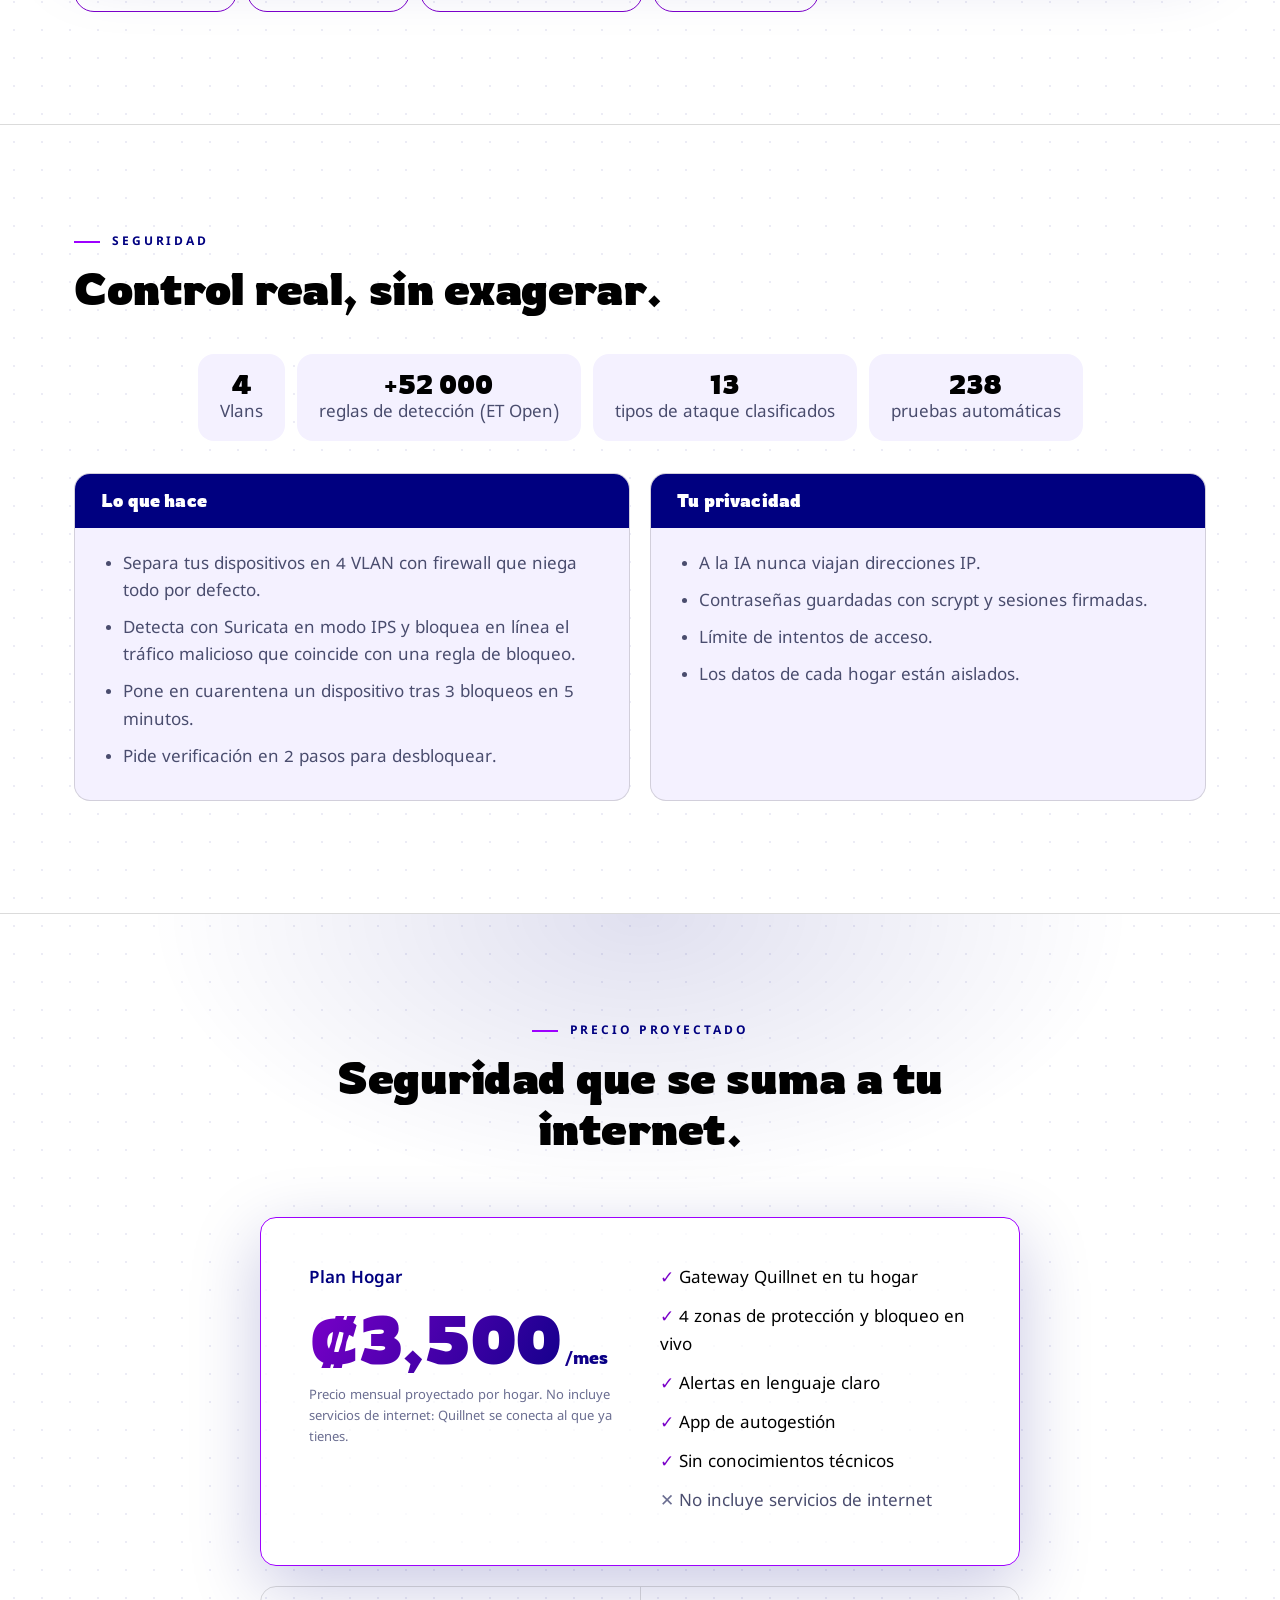
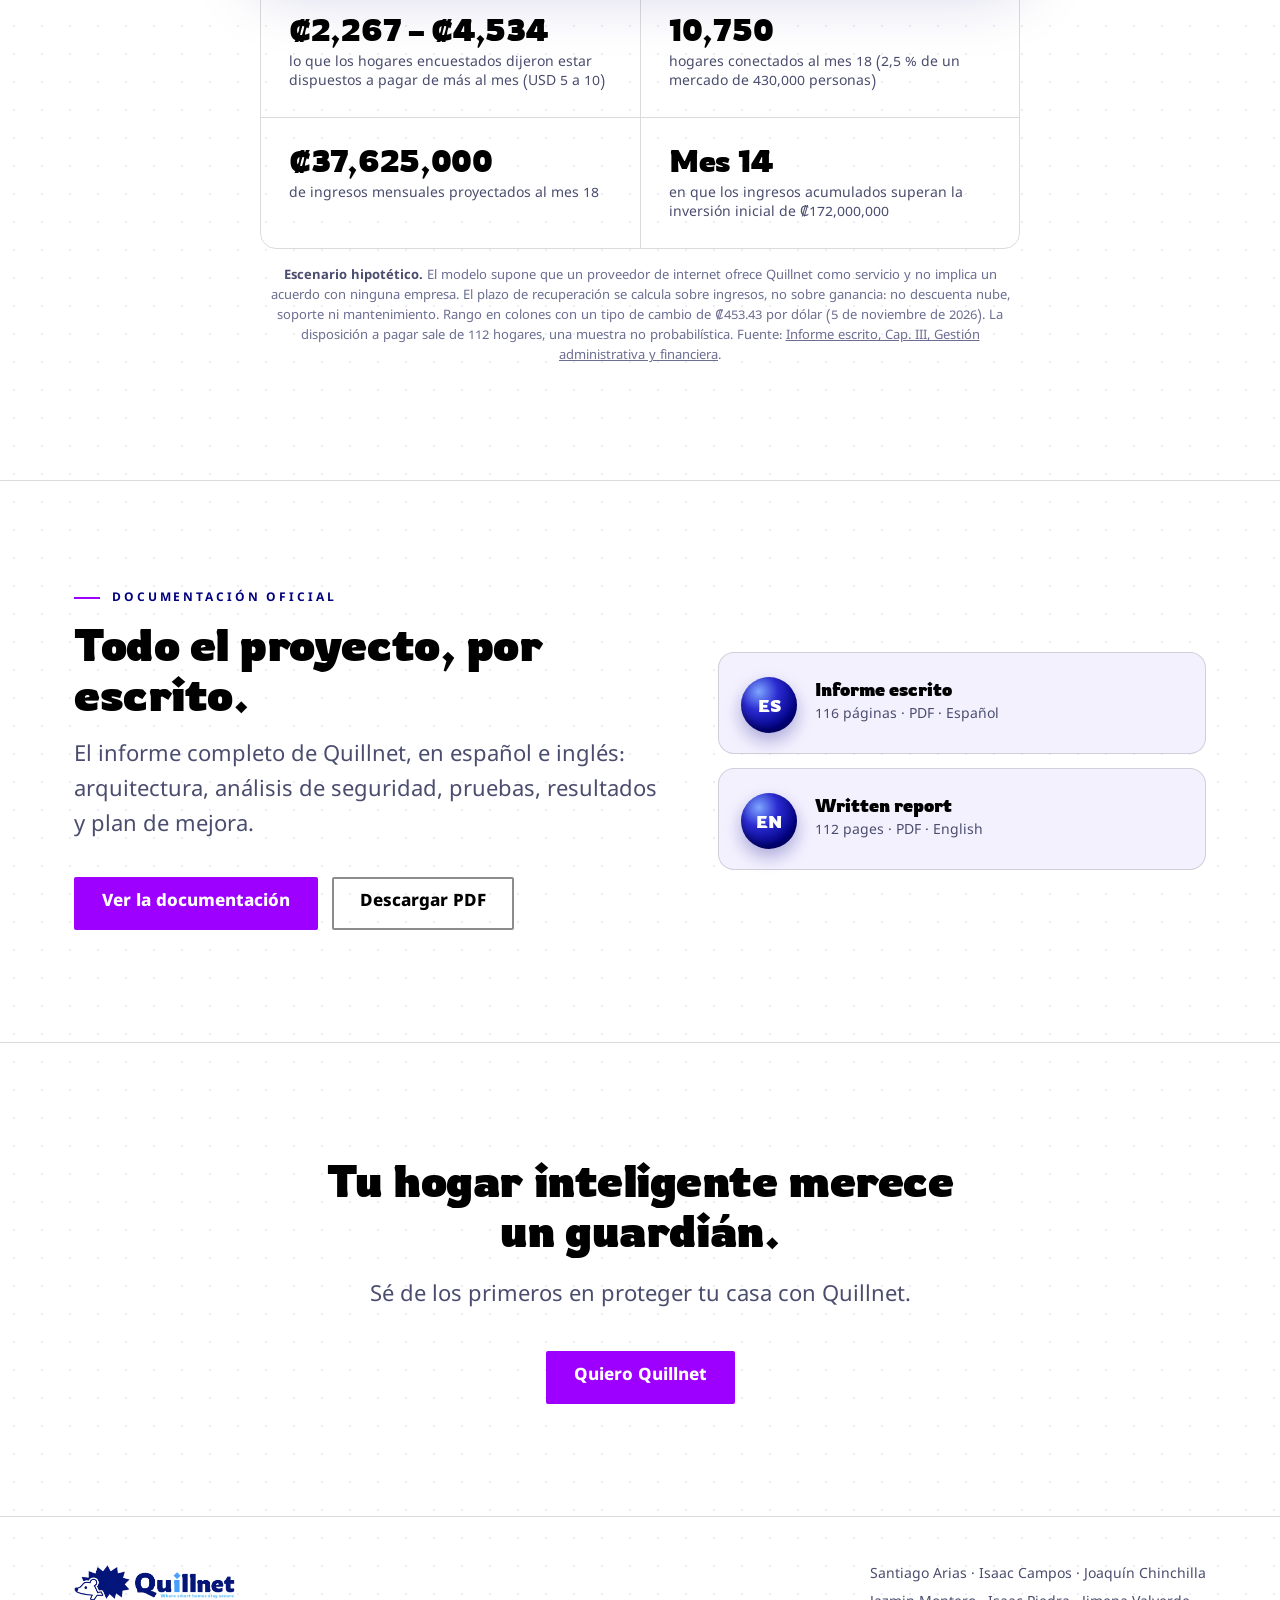
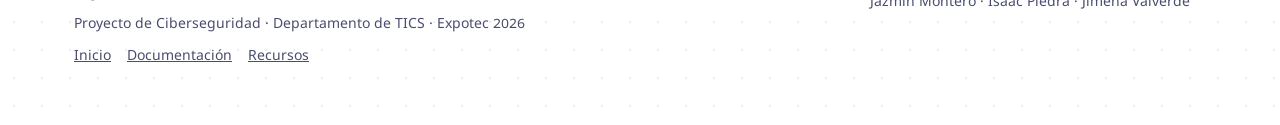
==== commit f358d7f0: "Header: títulos de una sola palabra, chicos y en mayúsculas espaciadas con subrayado al pasar el mou" ====
--- a/index.html
+++ b/index.html
@@ -10,7 +10,7 @@
 </head>
 <body>
 <header><div class="wrap"><a href="#top" aria-label="Quillnet, inicio"><img class="lg-d" src="assets/img/logo-dark.png" alt="Quillnet"><img class="lg-l" src="assets/img/logo-light.png" alt="Quillnet"></a>
-<nav aria-label="Principal"><a href="#problema">El riesgo</a><a href="#como">Cómo funciona</a><a href="#app">La app</a><a href="#seguridad">Seguridad</a><a href="#precio">Precio</a><a href="documentacion.html">Documentación</a><a href="recursos.html">Recursos</a><a class="btn" href="#contacto">Quiero Quillnet</a><button class="tg" id="tg" type="button" aria-label="Cambiar entre modo claro y oscuro" title="Modo claro / oscuro"><svg viewBox="0 0 24 24" aria-hidden="true"><circle cx="12" cy="12" r="9" fill="none" stroke="currentColor" stroke-width="2"/><path d="M12 3a9 9 0 0 1 0 18z" fill="currentColor"/></svg></button></nav></div></header>
+<nav aria-label="Principal"><a href="#problema">Riesgo</a><a href="#como">Funciona</a><a href="#app">App</a><a href="#seguridad">Seguridad</a><a href="#precio">Precio</a><a href="documentacion.html">Docs</a><a href="recursos.html">Recursos</a><a class="btn" href="#contacto">Contacto</a><button class="tg" id="tg" type="button" aria-label="Cambiar entre modo claro y oscuro" title="Modo claro / oscuro"><svg viewBox="0 0 24 24" aria-hidden="true"><circle cx="12" cy="12" r="9" fill="none" stroke="currentColor" stroke-width="2"/><path d="M12 3a9 9 0 0 1 0 18z" fill="currentColor"/></svg></button></nav></div></header>
 
 <main id="top">
 <section class="hero"><div class="wrap">
--- a/css/quill.css
+++ b/css/quill.css
@@ -157,3 +157,13 @@
 }
 @media (prefers-reduced-motion:reduce){.pill::before{animation:none}.feat,.mini-doc{transition:none}}
 @media print{.pill::before{animation:none}header,.tg{display:none}}
+
+/* Header: títulos de una sola palabra, chicos, en mayúsculas espaciadas (mismo lenguaje
+   que las etiquetas "eyebrow"). El subrayado violeta aparece solo al pasar el mouse o en la
+   página actual: el violeta queda reservado a lo interactivo. */
+header nav{gap:26px}
+header nav a:not(.btn){font-size:12px;font-weight:700;letter-spacing:.14em;text-transform:uppercase;position:relative;padding:6px 0;transition:color .2s}
+header nav a:not(.btn)::after{content:"";position:absolute;left:0;right:0;bottom:0;height:2px;background:var(--violet);transform:scaleX(0);transform-origin:left;transition:transform .25s ease}
+header nav a:not(.btn):hover::after,header nav a[aria-current]::after,header nav a:not(.btn):focus-visible::after{transform:scaleX(1)}
+header nav .btn{font-size:12px;letter-spacing:.14em;text-transform:uppercase;padding:9px 16px}
+@media (prefers-reduced-motion:reduce){header nav a:not(.btn)::after,header nav a:not(.btn){transition:none}}
